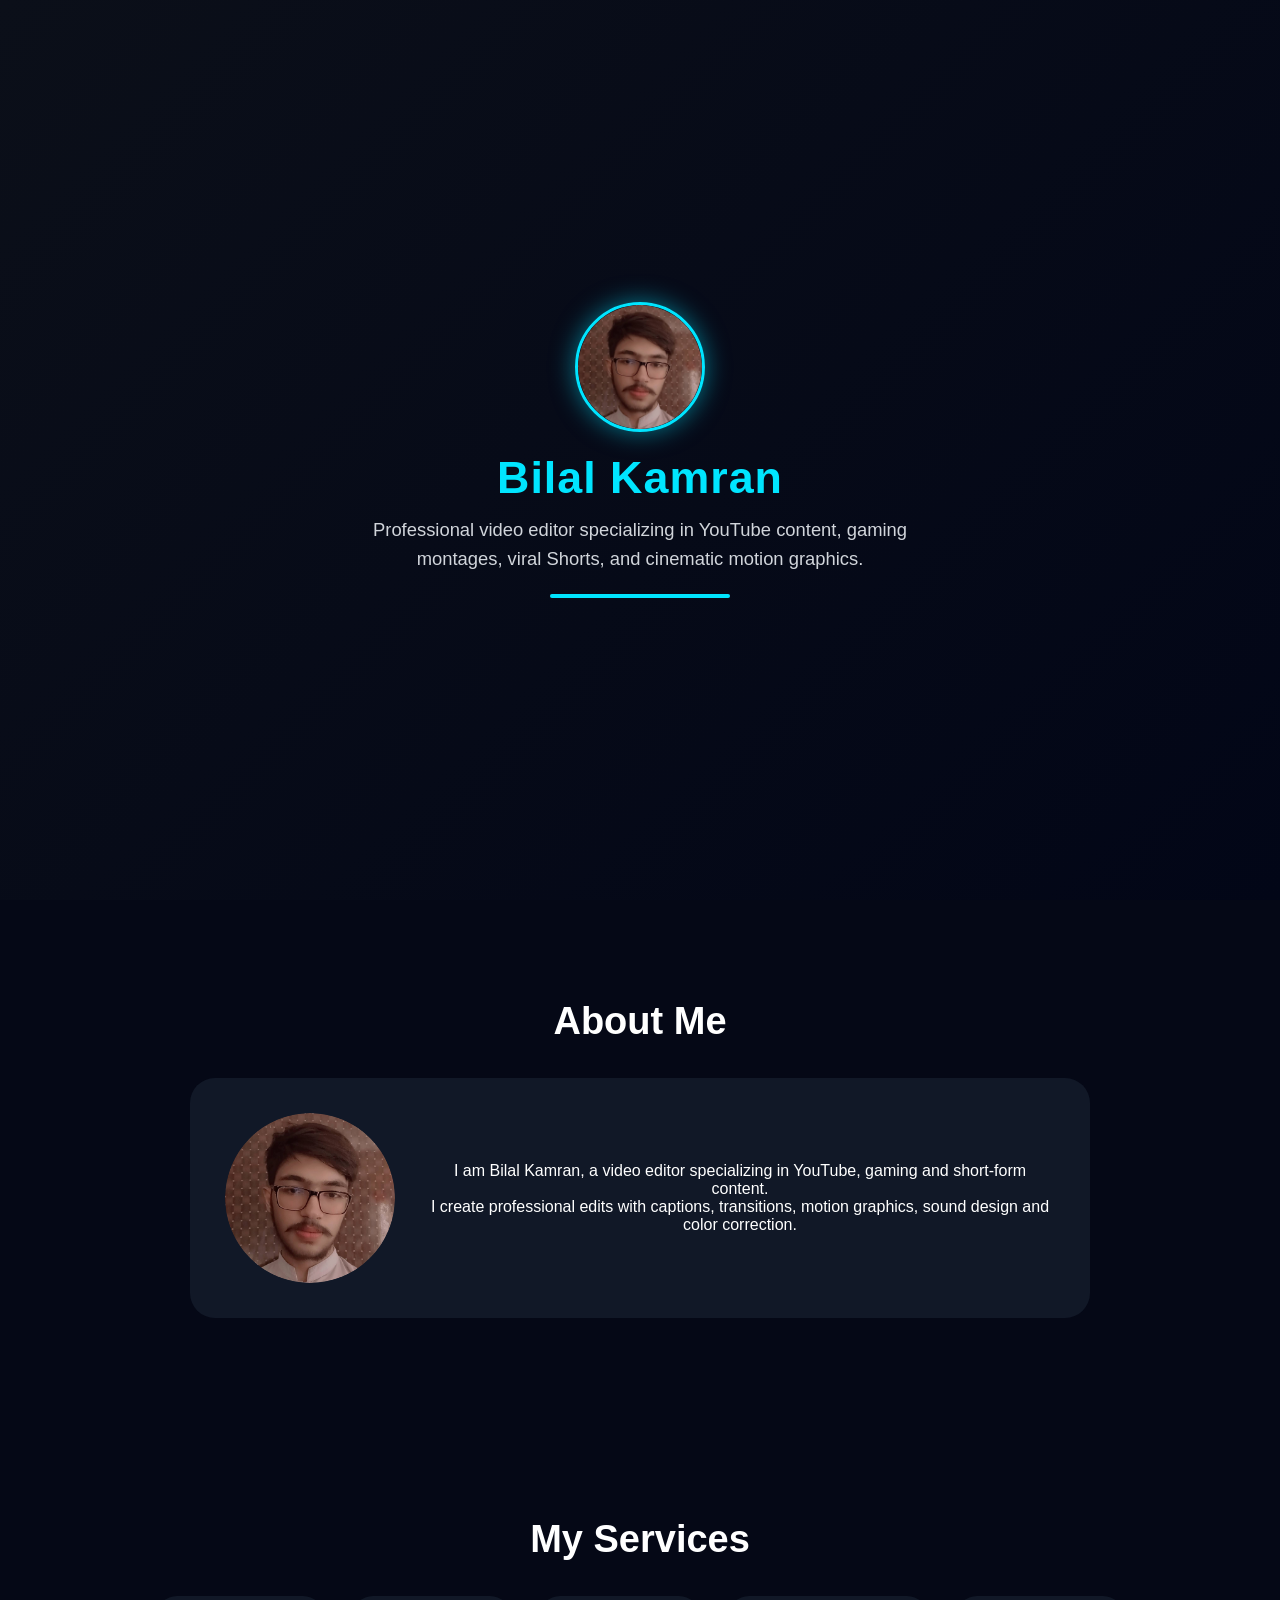
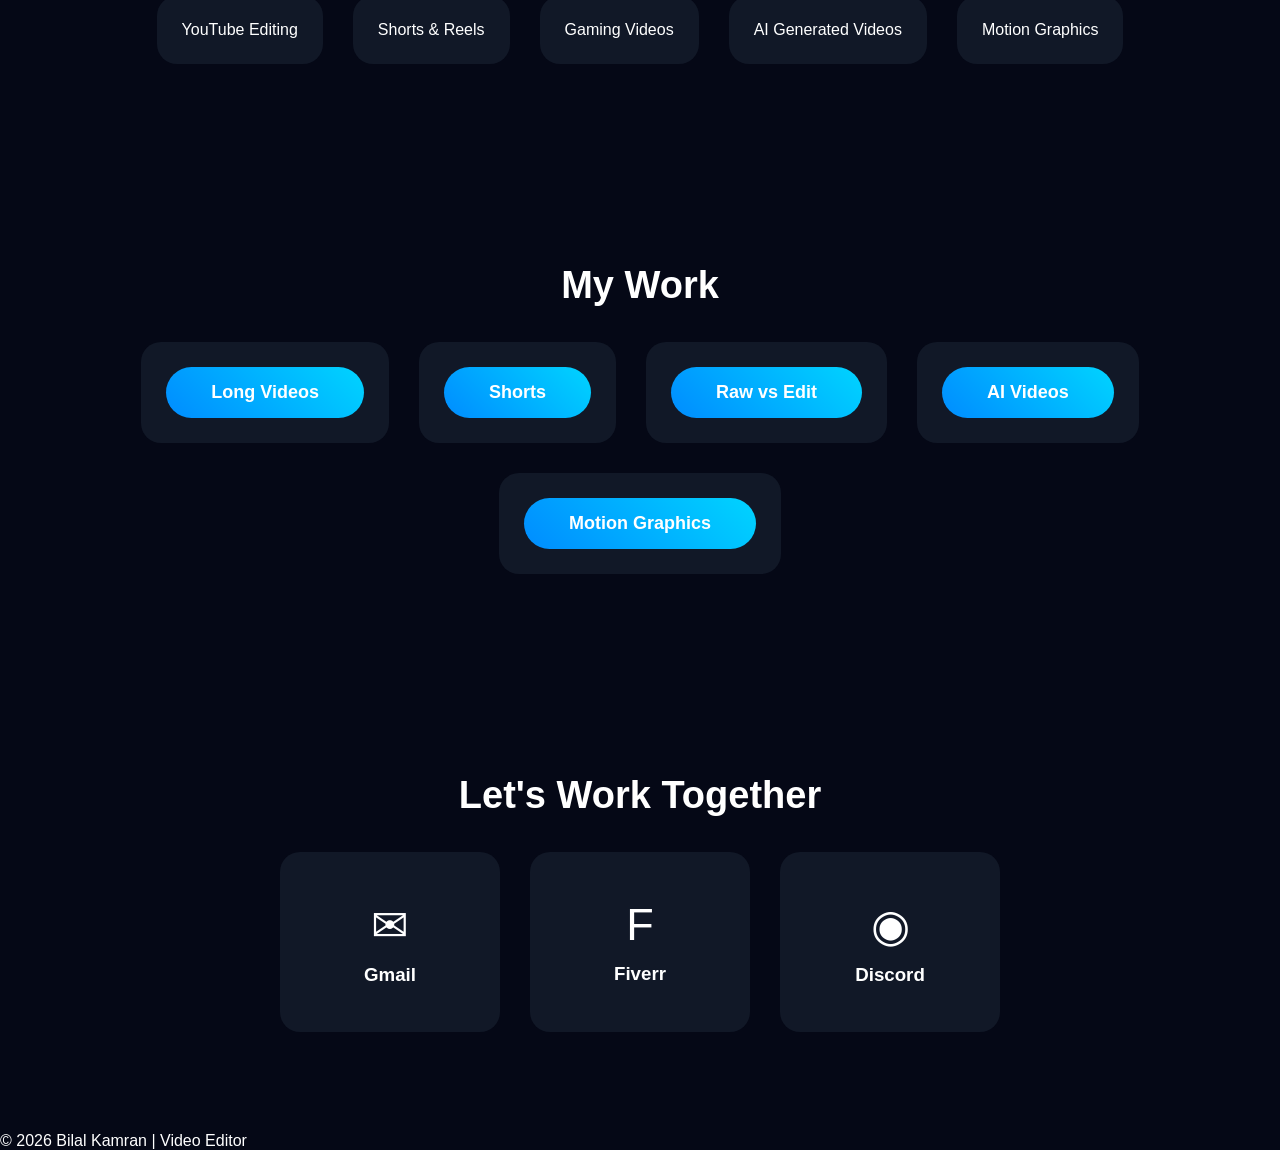
==== index.html @ e01f8271 "Update index.html" ====
<!DOCTYPE html>
<html lang="en">
<head>
  <meta charset="UTF-8">
  <meta name="viewport" content="width=device-width, initial-scale=1.0">
  <title>Bilal Kamran | Professional Video Editor</title>
  <link rel="stylesheet" href="style.css">
  <style>
    .video-background-container {
      position: fixed;
      top: 0;
      left: 0;
      width: 100vw;
      height: 100vh;
      overflow: hidden;
      z-index: -1;
      background: #000;
    }
    .bg-iframe {
      position: absolute;
      top: 50%;
      left: 50%;
      width: 100vw;
      height: 56.25vw;
      min-height: 100vh;
      min-width: 177.77vh;
      transform: translate(-50%, -50%);
      pointer-events: none;
    }
    .video-overlay {
      position: absolute;
      top: 0;
      left: 0;
      width: 100%;
      height: 100%;
      background: rgba(0, 0, 0, 0.65);
      z-index: 1;
    }
    
    /* Splash Screen / Intro with Profile Picture */
    #splash-screen {
      position: fixed;
      top: 0;
      left: 0;
      width: 100vw;
      height: 100vh;
      background: linear-gradient(135deg, #0b0f19, #020617);
      color: #fff;
      display: flex;
      flex-direction: column;
      justify-content: center;
      align-items: center;
      z-index: 9999;
      text-align: center;
      padding: 30px;
    }
    
    .splash-content {
      display: flex;
      flex-direction: column;
      align-items: center;
      animation: scaleInIntro 1.2s cubic-bezier(0.16, 1, 0.3, 1) forwards;
    }

    .splash-img {
      width: 130px;
      height: 130px;
      border-radius: 50%;
      object-fit: cover;
      border: 3px solid #00e5ff;
      box-shadow: 0 0 25px rgba(0, 229, 255, 0.5);
      margin-bottom: 20px;
      animation: pulseGlow 2s infinite alternate;
    }

    #splash-screen h2 {
      font-size: 2.8rem;
      color: #00e5ff;
      margin-bottom: 12px;
      letter-spacing: 1px;
    }

    #splash-screen p {
      max-width: 600px;
      font-size: 1.15rem;
      line-height: 1.6;
      color: #d1d5db;
      margin-bottom: 20px;
    }

    .splash-loader-bar {
      width: 180px;
      height: 4px;
      background: rgba(255, 255, 255, 0.1);
      border-radius: 4px;
      overflow: hidden;
      position: relative;
    }

    .splash-loader-bar::after {
      content: '';
      position: absolute;
      top: 0;
      left: 0;
      height: 100%;
      width: 100%;
      background: #00e5ff;
      animation: loadBar 4.2s linear forwards;
    }

    @keyframes scaleInIntro {
      0% { transform: scale(0.85); opacity: 0; }
      100% { transform: scale(1); opacity: 1; }
    }

    @keyframes pulseGlow {
      0% { box-shadow: 0 0 15px rgba(0, 229, 255, 0.3); }
      100% { box-shadow: 0 0 30px rgba(0, 229, 255, 0.7); }
    }

    @keyframes loadBar {
      0% { transform: translateX(-100%); }
      100% { transform: translateX(0); }
    }
  </style>

  <script>
    // Runs immediately to check if the intro was already shown in this browser session
    if (sessionStorage.getItem("introShown")) {
      document.write('<style>#splash-screen { display: none !important; }</style>');
    } else {
      sessionStorage.setItem("introShown", "true");
    }
  </script>
</head>
<body>
  <!-- Animated Intro Splash Screen with Profile Picture -->
  <div id="splash-screen">
    <div class="splash-content">
      <img src="assets/images/profile.jpg" alt="Bilal Kamran" class="splash-img">
      <h2>Bilal Kamran</h2>
      <p>Professional video editor specializing in YouTube content, gaming montages, viral Shorts, and cinematic motion graphics.</p>
      <div class="splash-loader-bar"></div>
    </div>
  </div>

  <div class="video-background-container">
    <iframe 
      src="https://www.youtube.com/embed/s9xk77X4m5c?autoplay=1&mute=1&loop=1&playlist=s9xk77X4m5c&controls=0&showinfo=0&modestbranding=1&iv_load_policy=3&disablekb=1&playsinline=1" 
      frameborder="0" 
      allow="autoplay; encrypted-media" 
      class="bg-iframe">
    </iframe>
    <div class="video-overlay"></div>
  </div>

  <div class="page-loader"><div></div></div>
  
  <nav>
    <h2 class="logo">Bilal <span>Kamran</span></h2>
    <div class="nav-links">
      <a href="#about">About</a>
      <a href="#services">Services</a>
      <a href="#portfolio">Portfolio</a>
      <a href="#contact">Contact</a>
    </div>
  </nav>

  <section class="hero">
    <div class="timeline-bg"></div>
    <div class="hero-content">
      <h1>Professional <span>Video Editor</span></h1>
      <div class="hero-row">
        <p>I create engaging YouTube videos, gaming edits, viral Shorts and social media content using Adobe Premiere Pro and CapCut.</p>
        <div class="buttons">
          <a href="https://www.fiverr.com/btrexop" target="_blank"><button>Hire Me</button></a>
        </div>
      </div>
    </div>
  </section>

  <section id="about">
    <h2>About Me</h2>
    <div class="about-box reveal">
      <img class="profile" src="assets/images/profile.jpg">
      <div>
        <p>I am Bilal Kamran, a video editor specializing in YouTube, gaming and short-form content.</p>
        <p>I create professional edits with captions, transitions, motion graphics, sound design and color correction.</p>
      </div>
    </div>
  </section>

  <section id="services">
    <h2>My Services</h2>
    <div class="cards">
      <div class="card">YouTube Editing</div>
      <div class="card">Shorts & Reels</div>
      <div class="card">Gaming Videos</div>
      <div class="card">AI Generated Videos</div>
      <div class="card">Motion Graphics</div>
    </div>
  </section>

  <section id="portfolio">
    <h2>My Work</h2>
    <div class="cards">
      <a class="card video-link" href="long-videos.html"><button>Long Videos</button></a>
      <a class="card video-link" href="shorts.html"><button>Shorts</button></a>
      <a class="card video-link" href="raw-edit-shorts.html"><button>Raw vs Edit</button></a>
      <a class="card video-link" href="ai-videos.html"><button>AI Videos</button></a>
      <a class="card video-link" href="motion-graphics.html"><button>Motion Graphics</button></a>
    </div>
  </section>

  <section id="contact">
    <h2>Let's Work Together</h2>
    <div class="cards contact-cards">
      <a class="card contact-card" href="https://mail.google.com/mail/?view=cm&fs=1&to=bilalkamran03106193558@gmail.com" target="_blank">
        <div>✉</div>
        <h3>Gmail</h3>
      </a>
      <a class="card contact-card" href="https://www.fiverr.com/btrexop" target="_blank">
        <div>F</div>
        <h3>Fiverr</h3>
      </a>
      <a class="card contact-card" href="https://discord.com/users/1186882826533089332" target="_blank">
        <div>◉</div>
        <h3>Discord</h3>
      </a>
    </div>
  </section>

  <footer>© 2026 Bilal Kamran | Video Editor</footer>

  <script>
    // Automatically hides the splash screen after 4.8 seconds on first entry
    setTimeout(() => {
      const splash = document.getElementById("splash-screen");
      if (splash) {
        splash.style.transition = "opacity 0.6s ease";
        splash.style.opacity = "0";
        setTimeout(() => splash.remove(), 600);
      }
    }, 4800);
  </script>
</body>
</html>
---- style.css ----
*{margin:0;padding:0;box-sizing:border-box;font-family:Arial,sans-serif}html{scroll-behavior:smooth}body{background:#050816;color:white;overflow-x:hidden}body:before{content:'';position:fixed;inset:0;background:radial-gradient(circle at top,#003b66,#050816 45%);z-index:-2}nav{position:fixed;top:0;width:100%;display:flex;justify-content:space-between;align-items:center;padding:20px 8%;background:#050816dd;backdrop-filter:blur(12px);z-index:1000}.logo{font-size:28px}.logo span,.hero span{color:#00aaff}.nav-links{display:flex;gap:22px}.nav-links a{color:white;text-decoration:none}.nav-links a:hover{color:#00aaff}.page-loader{position:fixed;inset:0;background:#050816;z-index:9999;display:flex;align-items:center;justify-content:center;animation:hideLoader 1.5s forwards}.page-loader div{width:70px;height:70px;border:5px solid #00aaff;border-top-color:transparent;border-radius:50%;animation:spin 1s linear infinite}@keyframes spin{to{transform:rotate(360deg)}}@keyframes hideLoader{to{opacity:0;visibility:hidden}}.hero{height:100vh;display:flex;align-items:center;padding:0 10%;position:relative;overflow:hidden}.timeline-bg{position:absolute;inset:0;background:repeating-linear-gradient(90deg,transparent 0 80px,#00aaff22 81px),repeating-linear-gradient(0deg,transparent 0 60px,#00aaff18 61px);animation:timeline 10s linear infinite;opacity:.35}@keyframes timeline{to{transform:translateX(-160px)}}.hero-content{width:100%;z-index:1}.hero h1{font-size:60px}.hero p{max-width:650px;margin:20px 0;font-size:20px;line-height:1.6}.hero-row{display:flex;align-items:center;gap:60px}.buttons a{text-decoration:none}.buttons button,button{padding:15px 45px;border:0;border-radius:35px;background:linear-gradient(45deg,#008cff,#00d4ff);color:white;cursor:pointer;font-size:18px;font-weight:bold;transition:.3s}.buttons button:hover,button:hover{transform:translateY(-6px) scale(1.05);box-shadow:0 0 35px #00aaff}section{padding:100px 10%;text-align:center}section h2{font-size:38px;margin-bottom:35px}.about-box{background:#111827;padding:35px;border-radius:25px;max-width:900px;margin:auto;display:flex;align-items:center;gap:30px;transition:.4s}.about-box:hover{transform:translateY(-10px);box-shadow:0 0 35px #00aaff}.reveal{animation:reveal 1s ease}@keyframes reveal{from{opacity:0;transform:translateY(50px)}to{opacity:1;transform:translateY(0)}}.cards{display:flex;justify-content:center;gap:30px;flex-wrap:wrap}.card{background:#111827;padding:25px;border-radius:20px;transition:.4s;text-decoration:none;color:white}.card:hover{transform:translateY(-10px) scale(1.03);box-shadow:0 0 35px #00aaff}.profile{width:170px;height:170px;border-radius:50%;object-fit:cover}.contact-cards .contact-card{width:220px;height:180px;display:flex;flex-direction:column;align-items:center;justify-content:center}.contact-card div{font-size:45px;margin-bottom:12px}.contact-card p{color:#aaa}@media(max-width:768px){.hero h1{font-size:42px}.hero-row{flex-direction:column;gap:20px}.nav-links{display:none}.about-box{flex-direction:column}.card{width:90%}}

/* Video portfolio cards */
.video-cards{display:grid;grid-template-columns:repeat(auto-fit,minmax(260px,1fr));gap:35px;max-width:1200px;margin:0 auto;align-items:center}
.video-card{padding:0!important;overflow:hidden;display:block;width:100%;max-width:360px;margin:auto;background:#111827;border-radius:20px}
.video-thumb{display:block;width:100%;height:100%;object-fit:cover}
.video-cards .video-card{aspect-ratio:16/9}
.vertical-cards .video-card,.vertical-card{aspect-ratio:9/16;max-width:300px}
.vertical-cards{grid-template-columns:repeat(auto-fit,minmax(220px,300px));justify-content:center}
@media(max-width:768px){.video-cards{grid-template-columns:1fr}.video-card{max-width:95%}.vertical-cards .video-card,.vertical-card{max-width:260px}}
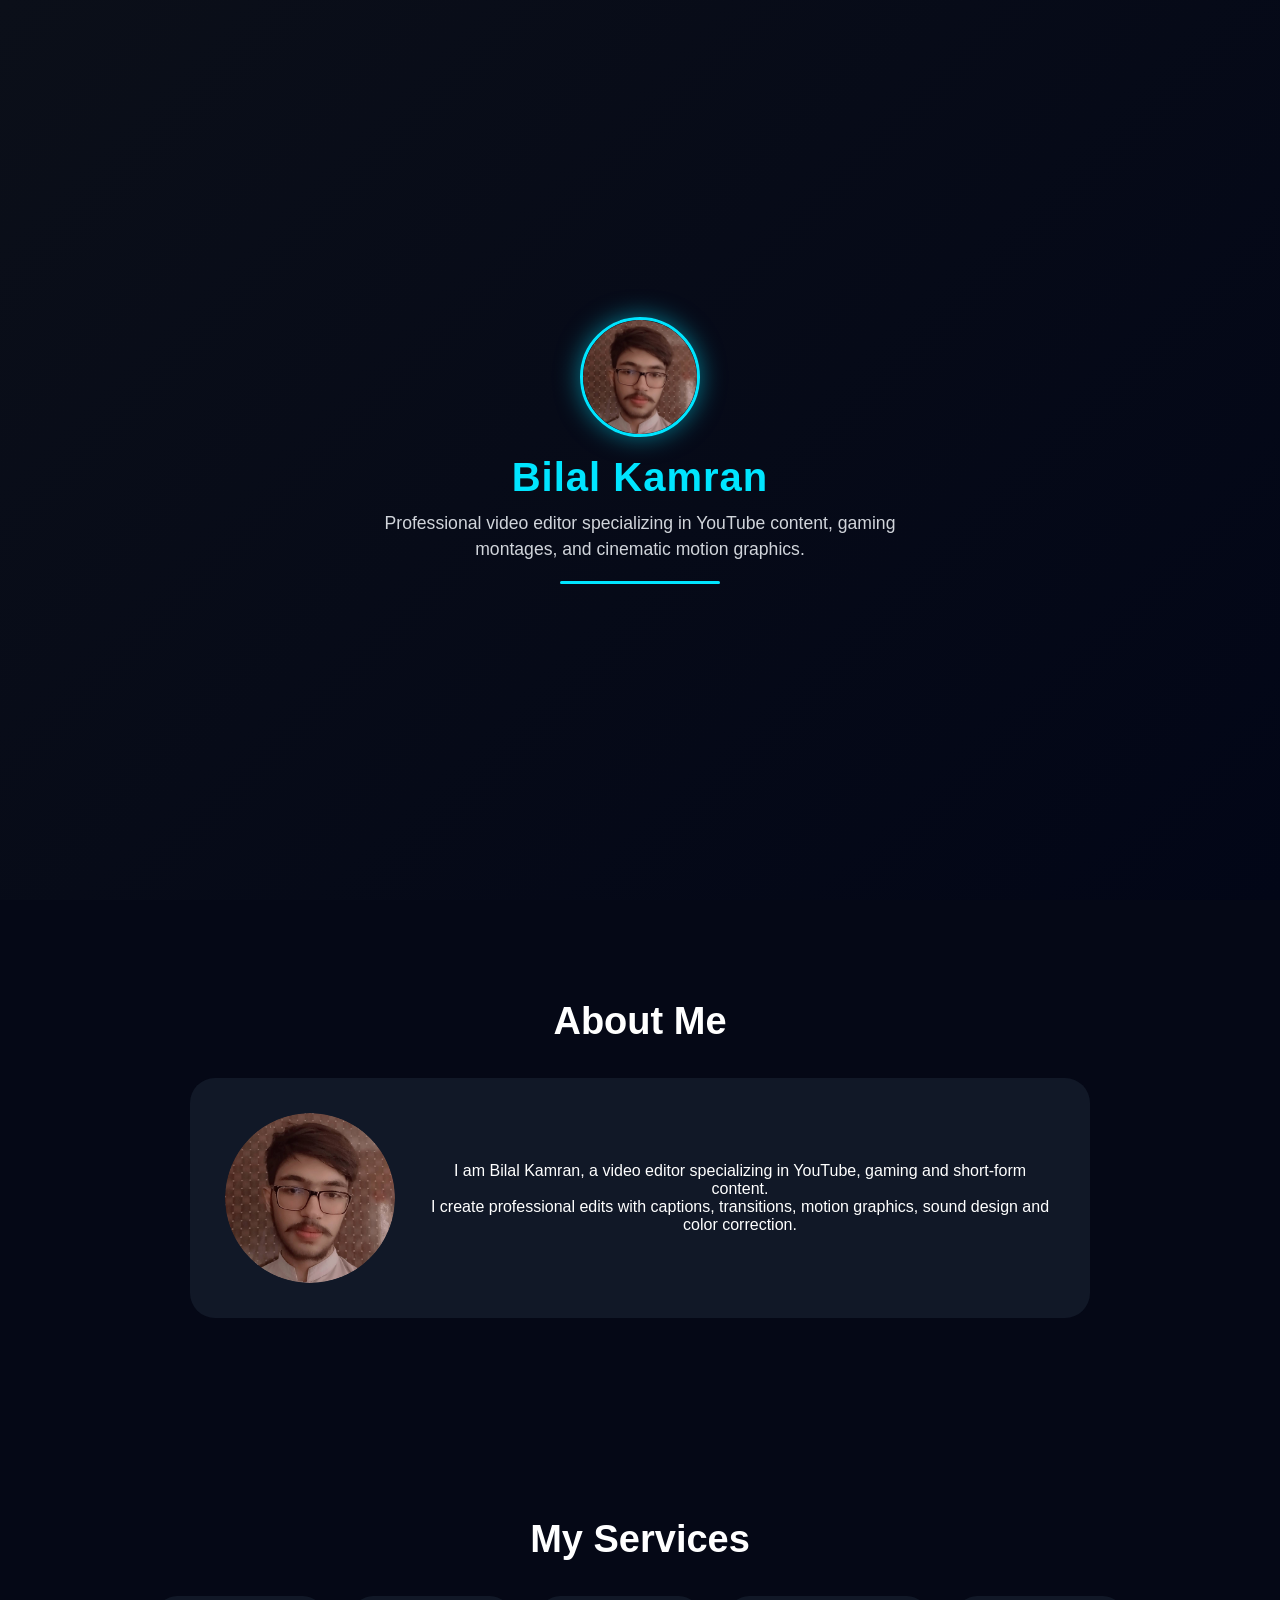
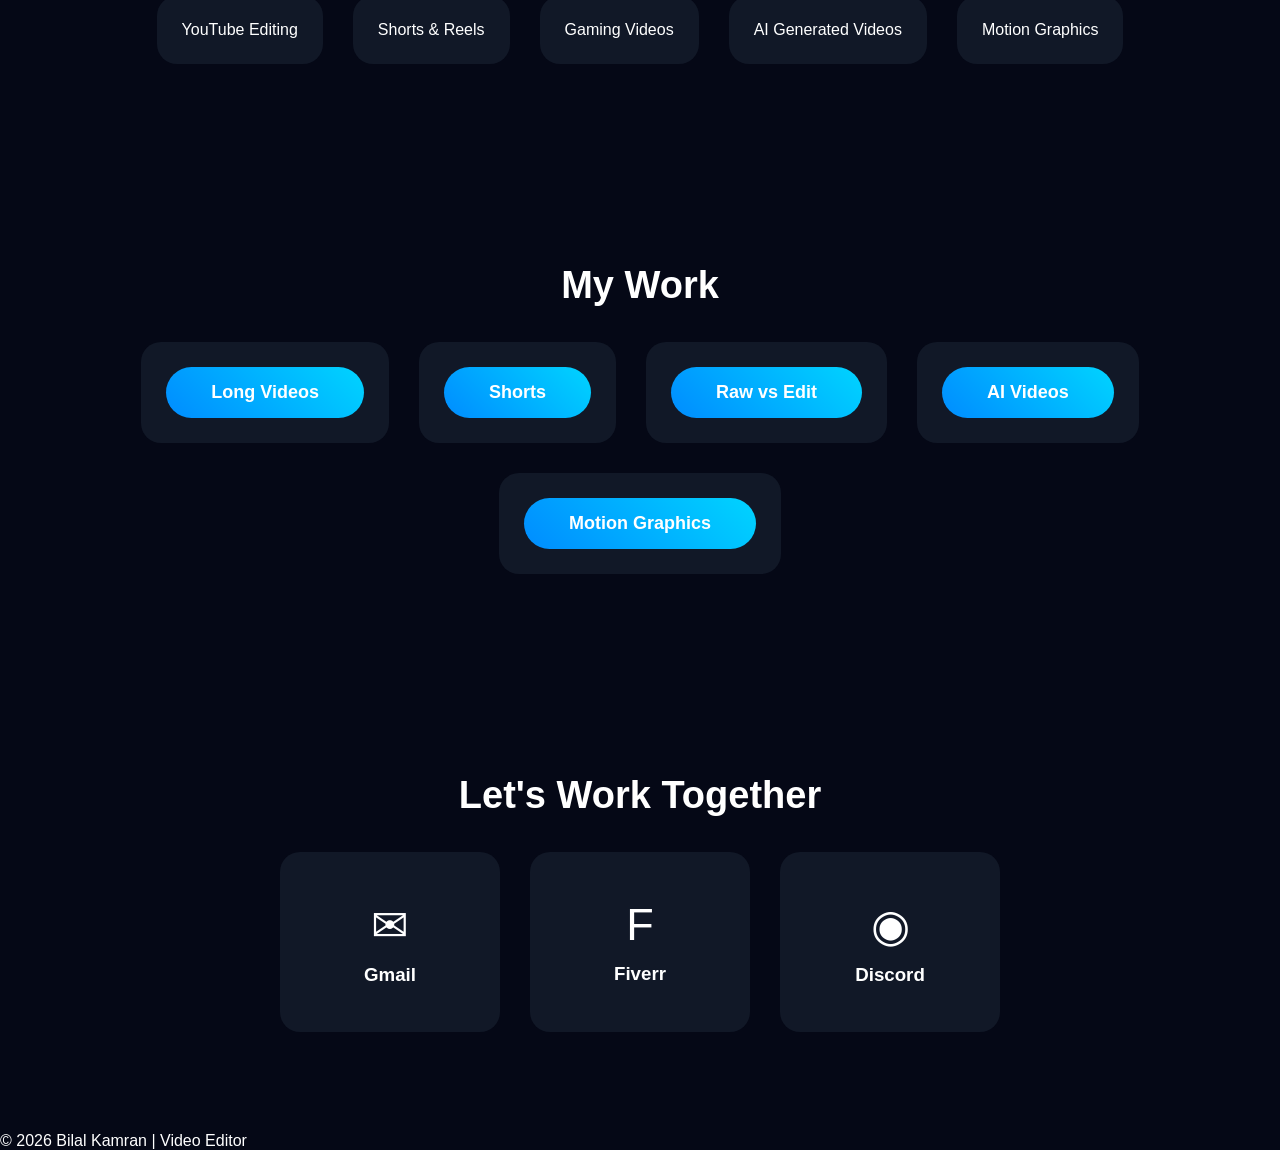
==== commit 5ae3a7d1: "Update index.html" ====
--- a/index.html
+++ b/index.html
@@ -37,7 +37,7 @@
       z-index: 1;
     }
     
-    /* Splash Screen / Intro with Profile Picture */
+    /* 3-Second Intro Splash Screen */
     #splash-screen {
       position: fixed;
       top: 0;
@@ -59,40 +59,40 @@
       display: flex;
       flex-direction: column;
       align-items: center;
-      animation: scaleInIntro 1.2s cubic-bezier(0.16, 1, 0.3, 1) forwards;
+      animation: scaleInIntro 1s cubic-bezier(0.16, 1, 0.3, 1) forwards;
     }
 
     .splash-img {
-      width: 130px;
-      height: 130px;
+      width: 120px;
+      height: 120px;
       border-radius: 50%;
       object-fit: cover;
       border: 3px solid #00e5ff;
       box-shadow: 0 0 25px rgba(0, 229, 255, 0.5);
-      margin-bottom: 20px;
+      margin-bottom: 18px;
       animation: pulseGlow 2s infinite alternate;
     }
 
     #splash-screen h2 {
-      font-size: 2.8rem;
+      font-size: 2.5rem;
       color: #00e5ff;
-      margin-bottom: 12px;
+      margin-bottom: 10px;
       letter-spacing: 1px;
     }
 
     #splash-screen p {
-      max-width: 600px;
-      font-size: 1.15rem;
-      line-height: 1.6;
+      max-width: 550px;
+      font-size: 1.1rem;
+      line-height: 1.5;
       color: #d1d5db;
-      margin-bottom: 20px;
+      margin-bottom: 18px;
     }
 
     .splash-loader-bar {
-      width: 180px;
-      height: 4px;
+      width: 160px;
+      height: 3px;
       background: rgba(255, 255, 255, 0.1);
-      border-radius: 4px;
+      border-radius: 3px;
       overflow: hidden;
       position: relative;
     }
@@ -105,11 +105,11 @@
       height: 100%;
       width: 100%;
       background: #00e5ff;
-      animation: loadBar 4.2s linear forwards;
+      animation: loadBar 3s linear forwards;
     }
 
     @keyframes scaleInIntro {
-      0% { transform: scale(0.85); opacity: 0; }
+      0% { transform: scale(0.9); opacity: 0; }
       100% { transform: scale(1); opacity: 1; }
     }
 
@@ -125,21 +125,21 @@
   </style>
 
   <script>
-    // Runs immediately to check if the intro was already shown in this browser session
-    if (sessionStorage.getItem("introShown")) {
+    // Instantly checks if intro already played in this browser session
+    if (sessionStorage.getItem("introPlayed")) {
       document.write('<style>#splash-screen { display: none !important; }</style>');
     } else {
-      sessionStorage.setItem("introShown", "true");
+      sessionStorage.setItem("introPlayed", "true");
     }
   </script>
 </head>
 <body>
-  <!-- Animated Intro Splash Screen with Profile Picture -->
+  <!-- 3-Second Intro Splash Screen -->
   <div id="splash-screen">
     <div class="splash-content">
       <img src="assets/images/profile.jpg" alt="Bilal Kamran" class="splash-img">
       <h2>Bilal Kamran</h2>
-      <p>Professional video editor specializing in YouTube content, gaming montages, viral Shorts, and cinematic motion graphics.</p>
+      <p>Professional video editor specializing in YouTube content, gaming montages, and cinematic motion graphics.</p>
       <div class="splash-loader-bar"></div>
     </div>
   </div>
@@ -233,15 +233,15 @@
   <footer>© 2026 Bilal Kamran | Video Editor</footer>
 
   <script>
-    // Automatically hides the splash screen after 4.8 seconds on first entry
+    // Fades out the 3-second splash screen smoothly on initial load
     setTimeout(() => {
       const splash = document.getElementById("splash-screen");
       if (splash) {
-        splash.style.transition = "opacity 0.6s ease";
+        splash.style.transition = "opacity 0.5s ease";
         splash.style.opacity = "0";
-        setTimeout(() => splash.remove(), 600);
+        setTimeout(() => splash.remove(), 500);
       }
-    }, 4800);
+    }, 3000);
   </script>
 </body>
 </html>
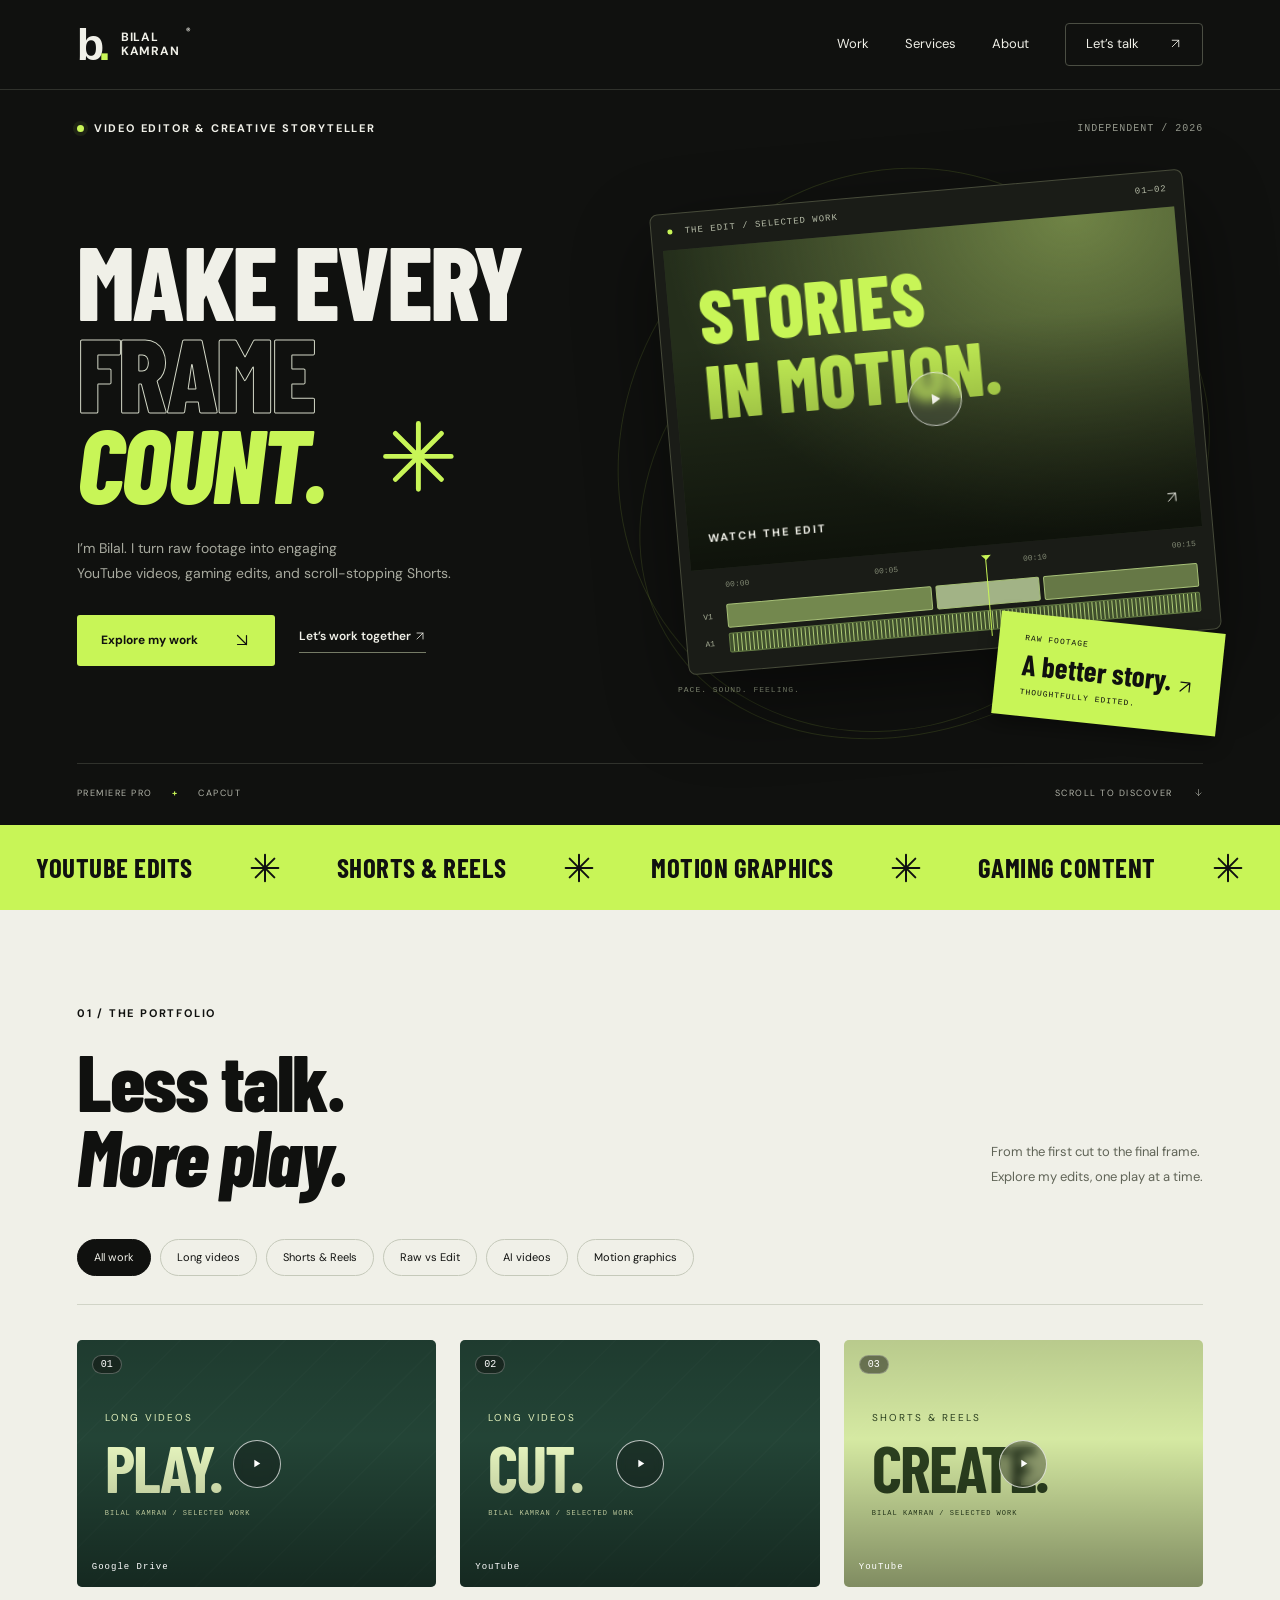
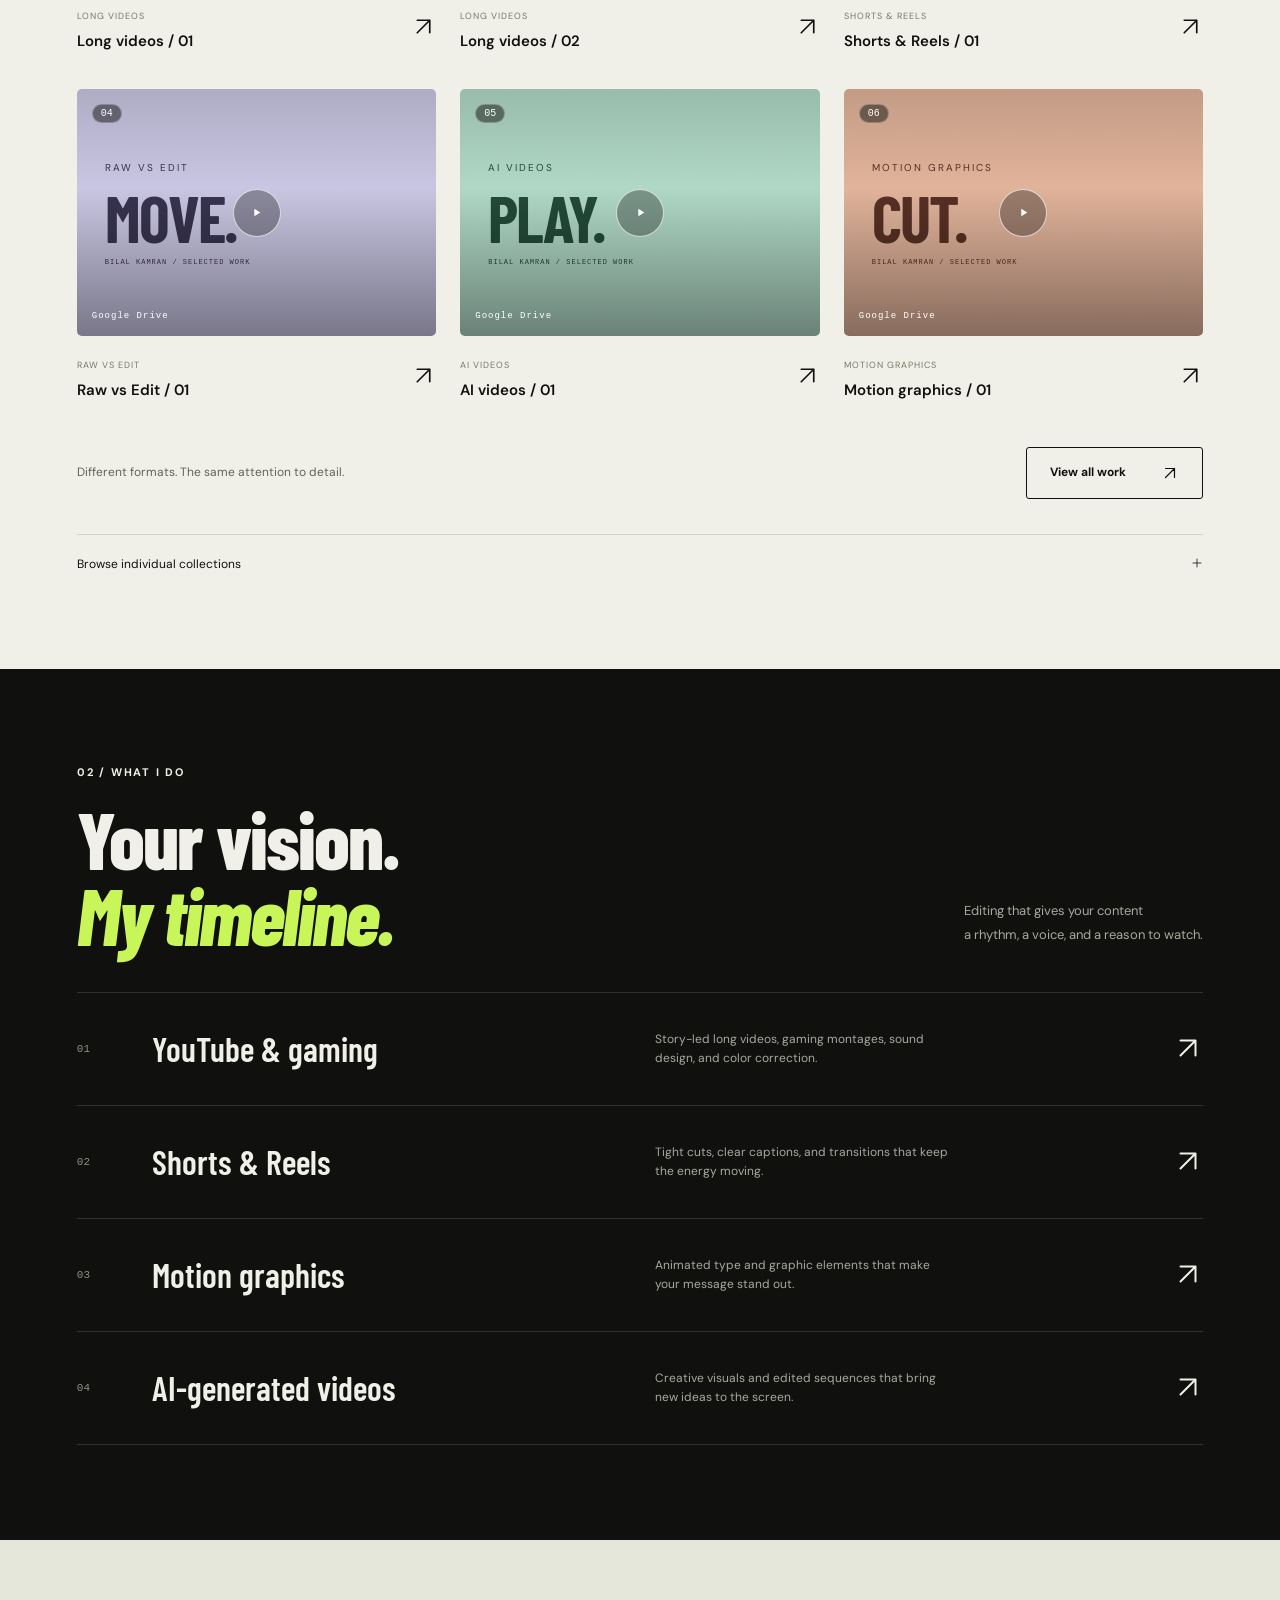
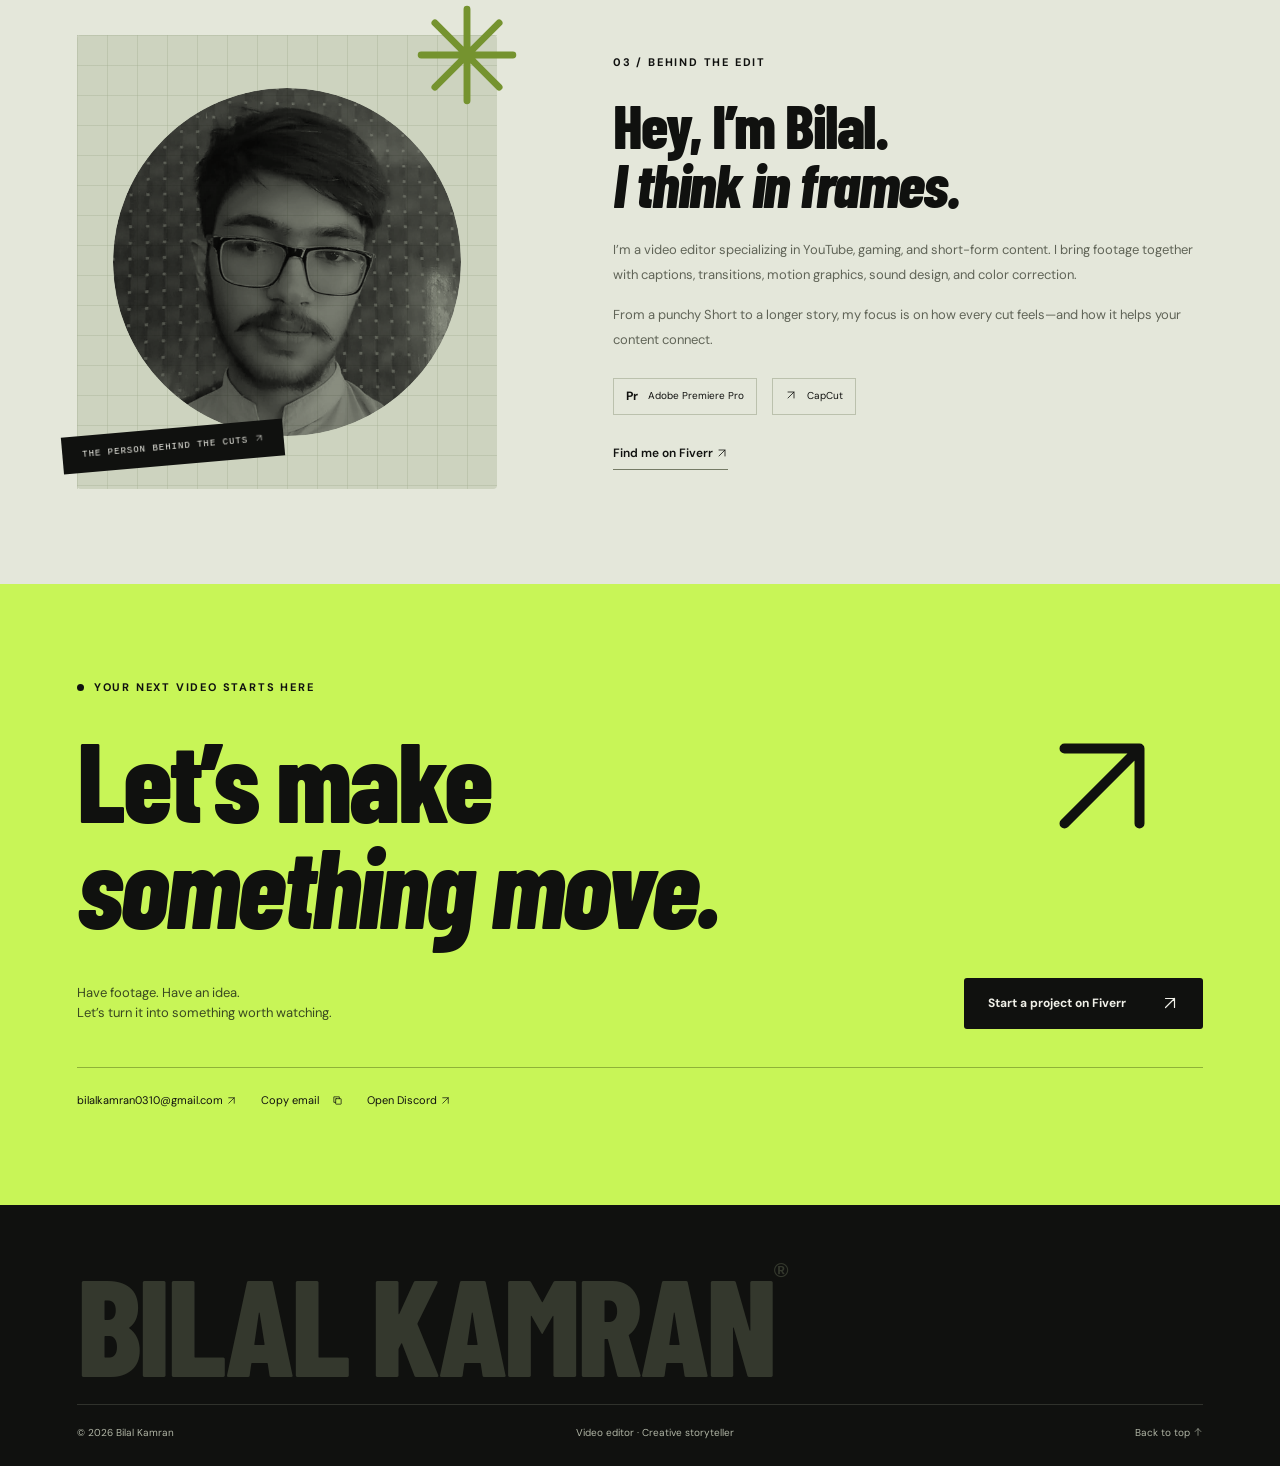
==== commit 7d0b7437: "Rebuild portfolio with cinematic lime design and responsive video galleries" ====
--- a/index.html
+++ b/index.html
@@ -1,247 +1,839 @@
-<!DOCTYPE html>
+<!doctype html>
 <html lang="en">
 <head>
-  <meta charset="UTF-8">
-  <meta name="viewport" content="width=device-width, initial-scale=1.0">
-  <title>Bilal Kamran | Professional Video Editor</title>
-  <link rel="stylesheet" href="style.css">
-  <style>
-    .video-background-container {
-      position: fixed;
-      top: 0;
-      left: 0;
-      width: 100vw;
-      height: 100vh;
-      overflow: hidden;
-      z-index: -1;
-      background: #000;
-    }
-    .bg-iframe {
-      position: absolute;
-      top: 50%;
-      left: 50%;
-      width: 100vw;
-      height: 56.25vw;
-      min-height: 100vh;
-      min-width: 177.77vh;
-      transform: translate(-50%, -50%);
-      pointer-events: none;
-    }
-    .video-overlay {
-      position: absolute;
-      top: 0;
-      left: 0;
-      width: 100%;
-      height: 100%;
-      background: rgba(0, 0, 0, 0.65);
-      z-index: 1;
-    }
-    
-    /* 3-Second Intro Splash Screen */
-    #splash-screen {
-      position: fixed;
-      top: 0;
-      left: 0;
-      width: 100vw;
-      height: 100vh;
-      background: linear-gradient(135deg, #0b0f19, #020617);
-      color: #fff;
-      display: flex;
-      flex-direction: column;
-      justify-content: center;
-      align-items: center;
-      z-index: 9999;
-      text-align: center;
-      padding: 30px;
-    }
-    
-    .splash-content {
-      display: flex;
-      flex-direction: column;
-      align-items: center;
-      animation: scaleInIntro 1s cubic-bezier(0.16, 1, 0.3, 1) forwards;
-    }
-
-    .splash-img {
-      width: 120px;
-      height: 120px;
-      border-radius: 50%;
-      object-fit: cover;
-      border: 3px solid #00e5ff;
-      box-shadow: 0 0 25px rgba(0, 229, 255, 0.5);
-      margin-bottom: 18px;
-      animation: pulseGlow 2s infinite alternate;
-    }
-
-    #splash-screen h2 {
-      font-size: 2.5rem;
-      color: #00e5ff;
-      margin-bottom: 10px;
-      letter-spacing: 1px;
-    }
-
-    #splash-screen p {
-      max-width: 550px;
-      font-size: 1.1rem;
-      line-height: 1.5;
-      color: #d1d5db;
-      margin-bottom: 18px;
-    }
-
-    .splash-loader-bar {
-      width: 160px;
-      height: 3px;
-      background: rgba(255, 255, 255, 0.1);
-      border-radius: 3px;
-      overflow: hidden;
-      position: relative;
-    }
-
-    .splash-loader-bar::after {
-      content: '';
-      position: absolute;
-      top: 0;
-      left: 0;
-      height: 100%;
-      width: 100%;
-      background: #00e5ff;
-      animation: loadBar 3s linear forwards;
-    }
-
-    @keyframes scaleInIntro {
-      0% { transform: scale(0.9); opacity: 0; }
-      100% { transform: scale(1); opacity: 1; }
-    }
-
-    @keyframes pulseGlow {
-      0% { box-shadow: 0 0 15px rgba(0, 229, 255, 0.3); }
-      100% { box-shadow: 0 0 30px rgba(0, 229, 255, 0.7); }
-    }
-
-    @keyframes loadBar {
-      0% { transform: translateX(-100%); }
-      100% { transform: translateX(0); }
-    }
-  </style>
-
-  <script>
-    // Instantly checks if intro already played in this browser session
-    if (sessionStorage.getItem("introPlayed")) {
-      document.write('<style>#splash-screen { display: none !important; }</style>');
-    } else {
-      sessionStorage.setItem("introPlayed", "true");
-    }
-  </script>
+<meta charset="utf-8">
+<meta name="viewport" content="width=device-width, initial-scale=1">
+<meta name="theme-color" content="#10110f">
+<meta name="description" content="Bilal Kamran — YouTube video editing, gaming montages, Shorts, motion graphics, and AI videos. Explore my work and start a project.">
+<title>Video editor & creative storyteller | Bilal Kamran</title>
+<link rel="icon" href="assets/images/profile.ico">
+<link rel="stylesheet" href="style.css">
+<script src="script.js" defer>
+</script>
 </head>
 <body>
-  <!-- 3-Second Intro Splash Screen -->
-  <div id="splash-screen">
-    <div class="splash-content">
-      <img src="assets/images/profile.jpg" alt="Bilal Kamran" class="splash-img">
-      <h2>Bilal Kamran</h2>
-      <p>Professional video editor specializing in YouTube content, gaming montages, and cinematic motion graphics.</p>
-      <div class="splash-loader-bar"></div>
-    </div>
-  </div>
-
-  <div class="video-background-container">
-    <iframe 
-      src="https://www.youtube.com/embed/s9xk77X4m5c?autoplay=1&mute=1&loop=1&playlist=s9xk77X4m5c&controls=0&showinfo=0&modestbranding=1&iv_load_policy=3&disablekb=1&playsinline=1" 
-      frameborder="0" 
-      allow="autoplay; encrypted-media" 
-      class="bg-iframe">
-    </iframe>
-    <div class="video-overlay"></div>
-  </div>
-
-  <div class="page-loader"><div></div></div>
-  
-  <nav>
-    <h2 class="logo">Bilal <span>Kamran</span></h2>
-    <div class="nav-links">
-      <a href="#about">About</a>
-      <a href="#services">Services</a>
-      <a href="#portfolio">Portfolio</a>
-      <a href="#contact">Contact</a>
-    </div>
-  </nav>
-
-  <section class="hero">
-    <div class="timeline-bg"></div>
-    <div class="hero-content">
-      <h1>Professional <span>Video Editor</span></h1>
-      <div class="hero-row">
-        <p>I create engaging YouTube videos, gaming edits, viral Shorts and social media content using Adobe Premiere Pro and CapCut.</p>
-        <div class="buttons">
-          <a href="https://www.fiverr.com/btrexop" target="_blank"><button>Hire Me</button></a>
-        </div>
-      </div>
-    </div>
-  </section>
-
-  <section id="about">
-    <h2>About Me</h2>
-    <div class="about-box reveal">
-      <img class="profile" src="assets/images/profile.jpg">
-      <div>
-        <p>I am Bilal Kamran, a video editor specializing in YouTube, gaming and short-form content.</p>
-        <p>I create professional edits with captions, transitions, motion graphics, sound design and color correction.</p>
-      </div>
-    </div>
-  </section>
-
-  <section id="services">
-    <h2>My Services</h2>
-    <div class="cards">
-      <div class="card">YouTube Editing</div>
-      <div class="card">Shorts & Reels</div>
-      <div class="card">Gaming Videos</div>
-      <div class="card">AI Generated Videos</div>
-      <div class="card">Motion Graphics</div>
-    </div>
-  </section>
-
-  <section id="portfolio">
-    <h2>My Work</h2>
-    <div class="cards">
-      <a class="card video-link" href="long-videos.html"><button>Long Videos</button></a>
-      <a class="card video-link" href="shorts.html"><button>Shorts</button></a>
-      <a class="card video-link" href="raw-edit-shorts.html"><button>Raw vs Edit</button></a>
-      <a class="card video-link" href="ai-videos.html"><button>AI Videos</button></a>
-      <a class="card video-link" href="motion-graphics.html"><button>Motion Graphics</button></a>
-    </div>
-  </section>
-
-  <section id="contact">
-    <h2>Let's Work Together</h2>
-    <div class="cards contact-cards">
-      <a class="card contact-card" href="https://mail.google.com/mail/?view=cm&fs=1&to=bilalkamran03106193558@gmail.com" target="_blank">
-        <div>✉</div>
-        <h3>Gmail</h3>
-      </a>
-      <a class="card contact-card" href="https://www.fiverr.com/btrexop" target="_blank">
-        <div>F</div>
-        <h3>Fiverr</h3>
-      </a>
-      <a class="card contact-card" href="https://discord.com/users/1186882826533089332" target="_blank">
-        <div>◉</div>
-        <h3>Discord</h3>
-      </a>
-    </div>
-  </section>
-
-  <footer>© 2026 Bilal Kamran | Video Editor</footer>
-
-  <script>
-    // Fades out the 3-second splash screen smoothly on initial load
-    setTimeout(() => {
-      const splash = document.getElementById("splash-screen");
-      if (splash) {
-        splash.style.transition = "opacity 0.5s ease";
-        splash.style.opacity = "0";
-        setTimeout(() => splash.remove(), 500);
-      }
-    }, 3000);
-  </script>
+<a class="skip-link" href="#main">Skip to content</a>
+<header class="site-header">
+<a class="brand" href="index.html" aria-label="Bilal Kamran home">
+<span class="brand-symbol">b<span>.</span>
+</span>
+<span>BILAL<br>KAMRAN<span class="brand-dot">®</span>
+</span>
+</a>
+<button class="menu-toggle" aria-expanded="false" aria-controls="navigation">Menu <span>
+<svg class="icon" viewBox="0 0 24 24" fill="none" stroke="currentColor" stroke-width="1.6" stroke-linecap="round" stroke-linejoin="round" aria-hidden="true">
+<path d="M12 4v16M4 12h16"/>
+</svg>
+</span>
+</button>
+<nav id="navigation" aria-label="Main navigation">
+<a href="#portfolio">Work</a>
+<a href="#services">Services</a>
+<a href="#about">About</a>
+<a class="nav-contact" href="#contact">Let’s talk <span>
+<svg class="icon" viewBox="0 0 24 24" fill="none" stroke="currentColor" stroke-width="1.6" stroke-linecap="round" stroke-linejoin="round" aria-hidden="true">
+<path d="M6 18 18 6M6 6h12v12"/>
+</svg>
+</span>
+</a>
+</nav>
+</header>
+<main id="main">
+<section class="hero section-pad" id="top">
+<div class="hero-topline">
+<span class="eyebrow">
+<span class="status-dot">
+</span> VIDEO EDITOR & CREATIVE STORYTELLER</span>
+<span class="hero-edition">INDEPENDENT / 2026</span>
+</div>
+<div class="hero-layout">
+<div class="hero-copy">
+<h1>MAKE EVERY<br>
+<span class="outline-word">FRAME</span>
+<br>
+<em>COUNT.</em>
+<span class="title-star" aria-hidden="true">
+<svg class="icon" viewBox="0 0 24 24" fill="none" stroke="currentColor" stroke-width="1.6" stroke-linecap="round" stroke-linejoin="round" aria-hidden="true">
+<path d="M12 2v20M2 12h20M5 5l14 14M5 19 19 5" stroke-width="1.5"/>
+</svg>
+</span>
+</h1>
+<p>I’m Bilal. I turn raw footage into engaging<br class="desktop-break"> YouTube videos, gaming edits, and scroll-stopping Shorts.</p>
+<div class="hero-actions">
+<a class="button button-lime" href="#portfolio">Explore my work <span>
+<svg class="icon" viewBox="0 0 24 24" fill="none" stroke="currentColor" stroke-width="1.6" stroke-linecap="round" stroke-linejoin="round" aria-hidden="true">
+<path d="m6 6 12 12M6 18h12V6"/>
+</svg>
+</span>
+</a>
+<a class="text-link" href="#contact">Let’s work together <svg class="icon" viewBox="0 0 24 24" fill="none" stroke="currentColor" stroke-width="1.6" stroke-linecap="round" stroke-linejoin="round" aria-hidden="true">
+<path d="M6 18 18 6M6 6h12v12"/>
+</svg>
+</a>
+</div>
+</div>
+<div class="hero-visual">
+<div class="orbit orbit-one">
+</div>
+<div class="orbit orbit-two">
+</div>
+<div class="editor-window">
+<div class="editor-title">
+<span>
+<i>
+</i> THE EDIT / SELECTED WORK</span>
+<span>01—02</span>
+</div>
+<a class="featured-frame" href="video.html?url=https%3A%2F%2Fwww.youtube.com%2Fembed%2F7D4fKCPLExk%3Fvq%3Dhd1080" aria-label="Watch featured long video">
+<div class="featured-fallback">
+<span>STORIES<br>IN MOTION.</span>
+</div>
+<img src="https://img.youtube.com/vi/7D4fKCPLExk/hqdefault.jpg" alt="Featured YouTube video preview" fetchpriority="high">
+<span class="featured-overlay">
+</span>
+<span class="featured-play">
+<svg class="icon" viewBox="0 0 24 24" fill="none" stroke="currentColor" stroke-width="1.6" stroke-linecap="round" stroke-linejoin="round" aria-hidden="true">
+<path d="m8 5 11 7-11 7Z" fill="currentColor" stroke="none"/>
+</svg>
+</span>
+<span class="featured-label">WATCH THE EDIT <span>
+<svg class="icon" viewBox="0 0 24 24" fill="none" stroke="currentColor" stroke-width="1.6" stroke-linecap="round" stroke-linejoin="round" aria-hidden="true">
+<path d="M6 18 18 6M6 6h12v12"/>
+</svg>
+</span>
+</span>
+</a>
+<div class="timeline" aria-hidden="true">
+<div class="time-ruler">
+<span>00:00</span>
+<span>00:05</span>
+<span>00:10</span>
+<span>00:15</span>
+</div>
+<div class="timeline-row">
+<span>V1</span>
+<i>
+</i>
+<i>
+</i>
+<i>
+</i>
+</div>
+<div class="timeline-row audio-track">
+<span>A1</span>
+<i>
+</i>
+</div>
+<div class="playhead">
+</div>
+</div>
+</div>
+<div class="floating-note">
+<span>RAW FOOTAGE</span>
+<strong>A better story. <svg class="icon" viewBox="0 0 24 24" fill="none" stroke="currentColor" stroke-width="1.6" stroke-linecap="round" stroke-linejoin="round" aria-hidden="true">
+<path d="M6 18 18 6M6 6h12v12"/>
+</svg>
+</strong>
+<span>THOUGHTFULLY EDITED.</span>
+</div>
+<div class="visual-caption">
+<span>PACE. SOUND. FEELING.</span>
+<span>EVERY CUT HAS A PURPOSE.</span>
+</div>
+</div>
+</div>
+<div class="hero-bottom">
+<span>PREMIERE PRO <b>+</b> CAPCUT</span>
+<a href="#portfolio">SCROLL TO DISCOVER <span>
+<svg class="icon" viewBox="0 0 24 24" fill="none" stroke="currentColor" stroke-width="1.6" stroke-linecap="round" stroke-linejoin="round" aria-hidden="true">
+<path d="M12 4v16m-7-7 7 7 7-7"/>
+</svg>
+</span>
+</a>
+</div>
+</section>
+<div class="ticker" aria-hidden="true">
+<span>YOUTUBE EDITS</span>
+<b>
+<svg class="icon" viewBox="0 0 24 24" fill="none" stroke="currentColor" stroke-width="1.6" stroke-linecap="round" stroke-linejoin="round" aria-hidden="true">
+<path d="M12 2v20M2 12h20M5 5l14 14M5 19 19 5" stroke-width="1.5"/>
+</svg>
+</b>
+<span>SHORTS & REELS</span>
+<b>
+<svg class="icon" viewBox="0 0 24 24" fill="none" stroke="currentColor" stroke-width="1.6" stroke-linecap="round" stroke-linejoin="round" aria-hidden="true">
+<path d="M12 2v20M2 12h20M5 5l14 14M5 19 19 5" stroke-width="1.5"/>
+</svg>
+</b>
+<span>MOTION GRAPHICS</span>
+<b>
+<svg class="icon" viewBox="0 0 24 24" fill="none" stroke="currentColor" stroke-width="1.6" stroke-linecap="round" stroke-linejoin="round" aria-hidden="true">
+<path d="M12 2v20M2 12h20M5 5l14 14M5 19 19 5" stroke-width="1.5"/>
+</svg>
+</b>
+<span>GAMING CONTENT</span>
+<b>
+<svg class="icon" viewBox="0 0 24 24" fill="none" stroke="currentColor" stroke-width="1.6" stroke-linecap="round" stroke-linejoin="round" aria-hidden="true">
+<path d="M12 2v20M2 12h20M5 5l14 14M5 19 19 5" stroke-width="1.5"/>
+</svg>
+</b>
+</div>
+<section class="work section-pad" id="portfolio">
+<div class="section-heading">
+<div>
+<div class="eyebrow">01 / THE PORTFOLIO</div>
+<h2>Less talk.<br>
+<em>More play.</em>
+</h2>
+</div>
+<p>From the first cut to the final frame.<br>Explore my edits, one play at a time.</p>
+</div>
+<div class="filters" role="group" aria-label="Filter work">
+<button type="button" data-filter="all" aria-pressed="true">All work</button>
+<button type="button" data-filter="long-videos" aria-pressed="false">Long videos</button>
+<button type="button" data-filter="shorts" aria-pressed="false">Shorts & Reels</button>
+<button type="button" data-filter="raw-edit-shorts" aria-pressed="false">Raw vs Edit</button>
+<button type="button" data-filter="ai-videos" aria-pressed="false">AI videos</button>
+<button type="button" data-filter="motion-graphics" aria-pressed="false">Motion graphics</button>
+</div>
+<p id="work-count" class="sr-only" role="status" aria-live="polite">
+</p>
+<div class="project-grid" data-home-gallery>
+<article class="project" data-category="long-videos" data-categories="long-videos">
+<a class="project-link" href="video.html?url=https%3A%2F%2Fdrive.google.com%2Ffile%2Fd%2F10Lvx-ydr8IYSnRd9IsP_l7k7mJ62Xz5M%2Fpreview" aria-label="Watch Long videos / 01">
+<div class="project-art art-long-videos">
+<div class="art-type" aria-hidden="true">
+<span>Long videos</span>
+<strong>PLAY.</strong>
+<small>BILAL KAMRAN / SELECTED WORK</small>
+</div>
+<img src="https://drive.google.com/thumbnail?id=10Lvx-ydr8IYSnRd9IsP_l7k7mJ62Xz5M&amp;sz=w800" alt="Preview of Long videos / 01" loading="lazy" decoding="async">
+<span class="project-index">01</span>
+<span class="play-icon" aria-hidden="true">
+<svg class="icon" viewBox="0 0 24 24" fill="none" stroke="currentColor" stroke-width="1.6" stroke-linecap="round" stroke-linejoin="round" aria-hidden="true">
+<path d="m8 5 11 7-11 7Z" fill="currentColor" stroke="none"/>
+</svg>
+</span>
+<span class="project-provider">Google Drive</span>
+</div>
+<div class="project-caption">
+<div>
+<span>Long videos</span>
+<h3>Long videos / 01</h3>
+</div>
+<span class="project-arrow" aria-hidden="true">
+<svg class="icon" viewBox="0 0 24 24" fill="none" stroke="currentColor" stroke-width="1.6" stroke-linecap="round" stroke-linejoin="round" aria-hidden="true">
+<path d="M6 18 18 6M6 6h12v12"/>
+</svg>
+</span>
+</div>
+</a>
+</article>
+<article class="project" data-category="long-videos" data-categories="long-videos">
+<a class="project-link" href="video.html?url=https%3A%2F%2Fwww.youtube.com%2Fembed%2F7D4fKCPLExk%3Fvq%3Dhd1080" aria-label="Watch Long videos / 02">
+<div class="project-art art-long-videos">
+<div class="art-type" aria-hidden="true">
+<span>Long videos</span>
+<strong>CUT.</strong>
+<small>BILAL KAMRAN / SELECTED WORK</small>
+</div>
+<img src="https://img.youtube.com/vi/7D4fKCPLExk/hqdefault.jpg" alt="Preview of Long videos / 02" loading="lazy" decoding="async">
+<span class="project-index">02</span>
+<span class="play-icon" aria-hidden="true">
+<svg class="icon" viewBox="0 0 24 24" fill="none" stroke="currentColor" stroke-width="1.6" stroke-linecap="round" stroke-linejoin="round" aria-hidden="true">
+<path d="m8 5 11 7-11 7Z" fill="currentColor" stroke="none"/>
+</svg>
+</span>
+<span class="project-provider">YouTube</span>
+</div>
+<div class="project-caption">
+<div>
+<span>Long videos</span>
+<h3>Long videos / 02</h3>
+</div>
+<span class="project-arrow" aria-hidden="true">
+<svg class="icon" viewBox="0 0 24 24" fill="none" stroke="currentColor" stroke-width="1.6" stroke-linecap="round" stroke-linejoin="round" aria-hidden="true">
+<path d="M6 18 18 6M6 6h12v12"/>
+</svg>
+</span>
+</div>
+</a>
+</article>
+<article class="project" data-category="shorts" data-categories="shorts">
+<a class="project-link" href="video.html?url=https%3A%2F%2Fwww.youtube.com%2Fembed%2FeXN0BVGsdQE%3Fautoplay%3D1%26playsinline%3D1" aria-label="Watch Shorts & Reels / 01">
+<div class="project-art art-shorts">
+<div class="art-type" aria-hidden="true">
+<span>Shorts & Reels</span>
+<strong>CREATE.</strong>
+<small>BILAL KAMRAN / SELECTED WORK</small>
+</div>
+<img src="https://img.youtube.com/vi/eXN0BVGsdQE/hqdefault.jpg" alt="Preview of Shorts & Reels / 01" loading="lazy" decoding="async">
+<span class="project-index">03</span>
+<span class="play-icon" aria-hidden="true">
+<svg class="icon" viewBox="0 0 24 24" fill="none" stroke="currentColor" stroke-width="1.6" stroke-linecap="round" stroke-linejoin="round" aria-hidden="true">
+<path d="m8 5 11 7-11 7Z" fill="currentColor" stroke="none"/>
+</svg>
+</span>
+<span class="project-provider">YouTube</span>
+</div>
+<div class="project-caption">
+<div>
+<span>Shorts & Reels</span>
+<h3>Shorts & Reels / 01</h3>
+</div>
+<span class="project-arrow" aria-hidden="true">
+<svg class="icon" viewBox="0 0 24 24" fill="none" stroke="currentColor" stroke-width="1.6" stroke-linecap="round" stroke-linejoin="round" aria-hidden="true">
+<path d="M6 18 18 6M6 6h12v12"/>
+</svg>
+</span>
+</div>
+</a>
+</article>
+<article class="project" data-category="raw-edit-shorts" data-categories="raw-edit-shorts">
+<a class="project-link" href="video.html?url=https%3A%2F%2Fdrive.google.com%2Ffile%2Fd%2F1FabEaa0RwPXhr8fTPxl3k8AvykPTkGVE%2Fpreview" aria-label="Watch Raw vs Edit / 01">
+<div class="project-art art-raw-edit-shorts">
+<div class="art-type" aria-hidden="true">
+<span>Raw vs Edit</span>
+<strong>MOVE.</strong>
+<small>BILAL KAMRAN / SELECTED WORK</small>
+</div>
+<img src="https://drive.google.com/thumbnail?id=1FabEaa0RwPXhr8fTPxl3k8AvykPTkGVE&amp;sz=w800" alt="Preview of Raw vs Edit / 01" loading="lazy" decoding="async">
+<span class="project-index">04</span>
+<span class="play-icon" aria-hidden="true">
+<svg class="icon" viewBox="0 0 24 24" fill="none" stroke="currentColor" stroke-width="1.6" stroke-linecap="round" stroke-linejoin="round" aria-hidden="true">
+<path d="m8 5 11 7-11 7Z" fill="currentColor" stroke="none"/>
+</svg>
+</span>
+<span class="project-provider">Google Drive</span>
+</div>
+<div class="project-caption">
+<div>
+<span>Raw vs Edit</span>
+<h3>Raw vs Edit / 01</h3>
+</div>
+<span class="project-arrow" aria-hidden="true">
+<svg class="icon" viewBox="0 0 24 24" fill="none" stroke="currentColor" stroke-width="1.6" stroke-linecap="round" stroke-linejoin="round" aria-hidden="true">
+<path d="M6 18 18 6M6 6h12v12"/>
+</svg>
+</span>
+</div>
+</a>
+</article>
+<article class="project" data-category="ai-videos" data-categories="ai-videos">
+<a class="project-link" href="video.html?url=https%3A%2F%2Fdrive.google.com%2Ffile%2Fd%2F1SSKSe4ExkJfaGHB2hDy2I7KUxuWmXP2m%2Fpreview" aria-label="Watch AI videos / 01">
+<div class="project-art art-ai-videos">
+<div class="art-type" aria-hidden="true">
+<span>AI videos</span>
+<strong>PLAY.</strong>
+<small>BILAL KAMRAN / SELECTED WORK</small>
+</div>
+<img src="https://drive.google.com/thumbnail?id=1SSKSe4ExkJfaGHB2hDy2I7KUxuWmXP2m&amp;sz=w800" alt="Preview of AI videos / 01" loading="lazy" decoding="async">
+<span class="project-index">05</span>
+<span class="play-icon" aria-hidden="true">
+<svg class="icon" viewBox="0 0 24 24" fill="none" stroke="currentColor" stroke-width="1.6" stroke-linecap="round" stroke-linejoin="round" aria-hidden="true">
+<path d="m8 5 11 7-11 7Z" fill="currentColor" stroke="none"/>
+</svg>
+</span>
+<span class="project-provider">Google Drive</span>
+</div>
+<div class="project-caption">
+<div>
+<span>AI videos</span>
+<h3>AI videos / 01</h3>
+</div>
+<span class="project-arrow" aria-hidden="true">
+<svg class="icon" viewBox="0 0 24 24" fill="none" stroke="currentColor" stroke-width="1.6" stroke-linecap="round" stroke-linejoin="round" aria-hidden="true">
+<path d="M6 18 18 6M6 6h12v12"/>
+</svg>
+</span>
+</div>
+</a>
+</article>
+<article class="project" data-category="motion-graphics" data-categories="shorts motion-graphics">
+<a class="project-link" href="video.html?url=https%3A%2F%2Fdrive.google.com%2Ffile%2Fd%2F1ZsY4NkGy0onlCqBUi5gsLc-8DlJCEDpD%2Fpreview" aria-label="Watch Motion graphics / 01">
+<div class="project-art art-motion-graphics">
+<div class="art-type" aria-hidden="true">
+<span>Motion graphics</span>
+<strong>CUT.</strong>
+<small>BILAL KAMRAN / SELECTED WORK</small>
+</div>
+<img src="https://drive.google.com/thumbnail?id=1ZsY4NkGy0onlCqBUi5gsLc-8DlJCEDpD&amp;sz=w800" alt="Preview of Motion graphics / 01" loading="lazy" decoding="async">
+<span class="project-index">06</span>
+<span class="play-icon" aria-hidden="true">
+<svg class="icon" viewBox="0 0 24 24" fill="none" stroke="currentColor" stroke-width="1.6" stroke-linecap="round" stroke-linejoin="round" aria-hidden="true">
+<path d="m8 5 11 7-11 7Z" fill="currentColor" stroke="none"/>
+</svg>
+</span>
+<span class="project-provider">Google Drive</span>
+</div>
+<div class="project-caption">
+<div>
+<span>Motion graphics</span>
+<h3>Motion graphics / 01</h3>
+</div>
+<span class="project-arrow" aria-hidden="true">
+<svg class="icon" viewBox="0 0 24 24" fill="none" stroke="currentColor" stroke-width="1.6" stroke-linecap="round" stroke-linejoin="round" aria-hidden="true">
+<path d="M6 18 18 6M6 6h12v12"/>
+</svg>
+</span>
+</div>
+</a>
+</article>
+<article class="project" data-category="shorts" data-categories="shorts">
+<a class="project-link" href="video.html?url=https%3A%2F%2Fdrive.google.com%2Ffile%2Fd%2F1JHNLZoSjW-ONlv2ZrHPkGDvWHL2Y3a8j%2Fpreview" aria-label="Watch Shorts & Reels / 02">
+<div class="project-art art-shorts">
+<div class="art-type" aria-hidden="true">
+<span>Shorts & Reels</span>
+<strong>CREATE.</strong>
+<small>BILAL KAMRAN / SELECTED WORK</small>
+</div>
+<img src="https://drive.google.com/thumbnail?id=1JHNLZoSjW-ONlv2ZrHPkGDvWHL2Y3a8j&amp;sz=w800" alt="Preview of Shorts & Reels / 02" loading="lazy" decoding="async">
+<span class="project-index">07</span>
+<span class="play-icon" aria-hidden="true">
+<svg class="icon" viewBox="0 0 24 24" fill="none" stroke="currentColor" stroke-width="1.6" stroke-linecap="round" stroke-linejoin="round" aria-hidden="true">
+<path d="m8 5 11 7-11 7Z" fill="currentColor" stroke="none"/>
+</svg>
+</span>
+<span class="project-provider">Google Drive</span>
+</div>
+<div class="project-caption">
+<div>
+<span>Shorts & Reels</span>
+<h3>Shorts & Reels / 02</h3>
+</div>
+<span class="project-arrow" aria-hidden="true">
+<svg class="icon" viewBox="0 0 24 24" fill="none" stroke="currentColor" stroke-width="1.6" stroke-linecap="round" stroke-linejoin="round" aria-hidden="true">
+<path d="M6 18 18 6M6 6h12v12"/>
+</svg>
+</span>
+</div>
+</a>
+</article>
+<article class="project" data-category="shorts" data-categories="shorts">
+<a class="project-link" href="video.html?url=https%3A%2F%2Fdrive.google.com%2Ffile%2Fd%2F1uw62d3xf9te-LPLRb3ETVBI5gOoq_Jgv%2Fpreview" aria-label="Watch Shorts & Reels / 03">
+<div class="project-art art-shorts">
+<div class="art-type" aria-hidden="true">
+<span>Shorts & Reels</span>
+<strong>MOVE.</strong>
+<small>BILAL KAMRAN / SELECTED WORK</small>
+</div>
+<img src="https://drive.google.com/thumbnail?id=1uw62d3xf9te-LPLRb3ETVBI5gOoq_Jgv&amp;sz=w800" alt="Preview of Shorts & Reels / 03" loading="lazy" decoding="async">
+<span class="project-index">08</span>
+<span class="play-icon" aria-hidden="true">
+<svg class="icon" viewBox="0 0 24 24" fill="none" stroke="currentColor" stroke-width="1.6" stroke-linecap="round" stroke-linejoin="round" aria-hidden="true">
+<path d="m8 5 11 7-11 7Z" fill="currentColor" stroke="none"/>
+</svg>
+</span>
+<span class="project-provider">Google Drive</span>
+</div>
+<div class="project-caption">
+<div>
+<span>Shorts & Reels</span>
+<h3>Shorts & Reels / 03</h3>
+</div>
+<span class="project-arrow" aria-hidden="true">
+<svg class="icon" viewBox="0 0 24 24" fill="none" stroke="currentColor" stroke-width="1.6" stroke-linecap="round" stroke-linejoin="round" aria-hidden="true">
+<path d="M6 18 18 6M6 6h12v12"/>
+</svg>
+</span>
+</div>
+</a>
+</article>
+<article class="project" data-category="raw-edit-shorts" data-categories="raw-edit-shorts">
+<a class="project-link" href="video.html?url=https%3A%2F%2Fdrive.google.com%2Ffile%2Fd%2F18F6HkAi_T4pqDh3j7FvKo_55wX08VvZh%2Fpreview" aria-label="Watch Raw vs Edit / 02">
+<div class="project-art art-raw-edit-shorts">
+<div class="art-type" aria-hidden="true">
+<span>Raw vs Edit</span>
+<strong>PLAY.</strong>
+<small>BILAL KAMRAN / SELECTED WORK</small>
+</div>
+<img src="https://drive.google.com/thumbnail?id=18F6HkAi_T4pqDh3j7FvKo_55wX08VvZh&amp;sz=w800" alt="Preview of Raw vs Edit / 02" loading="lazy" decoding="async">
+<span class="project-index">09</span>
+<span class="play-icon" aria-hidden="true">
+<svg class="icon" viewBox="0 0 24 24" fill="none" stroke="currentColor" stroke-width="1.6" stroke-linecap="round" stroke-linejoin="round" aria-hidden="true">
+<path d="m8 5 11 7-11 7Z" fill="currentColor" stroke="none"/>
+</svg>
+</span>
+<span class="project-provider">Google Drive</span>
+</div>
+<div class="project-caption">
+<div>
+<span>Raw vs Edit</span>
+<h3>Raw vs Edit / 02</h3>
+</div>
+<span class="project-arrow" aria-hidden="true">
+<svg class="icon" viewBox="0 0 24 24" fill="none" stroke="currentColor" stroke-width="1.6" stroke-linecap="round" stroke-linejoin="round" aria-hidden="true">
+<path d="M6 18 18 6M6 6h12v12"/>
+</svg>
+</span>
+</div>
+</a>
+</article>
+<article class="project" data-category="raw-edit-shorts" data-categories="raw-edit-shorts">
+<a class="project-link" href="video.html?url=https%3A%2F%2Fdrive.google.com%2Ffile%2Fd%2F1lWM92yOBlKLbBljrAU0rzOaTWAu-0df-%2Fpreview" aria-label="Watch Raw vs Edit / 03">
+<div class="project-art art-raw-edit-shorts">
+<div class="art-type" aria-hidden="true">
+<span>Raw vs Edit</span>
+<strong>CUT.</strong>
+<small>BILAL KAMRAN / SELECTED WORK</small>
+</div>
+<img src="https://drive.google.com/thumbnail?id=1lWM92yOBlKLbBljrAU0rzOaTWAu-0df-&amp;sz=w800" alt="Preview of Raw vs Edit / 03" loading="lazy" decoding="async">
+<span class="project-index">10</span>
+<span class="play-icon" aria-hidden="true">
+<svg class="icon" viewBox="0 0 24 24" fill="none" stroke="currentColor" stroke-width="1.6" stroke-linecap="round" stroke-linejoin="round" aria-hidden="true">
+<path d="m8 5 11 7-11 7Z" fill="currentColor" stroke="none"/>
+</svg>
+</span>
+<span class="project-provider">Google Drive</span>
+</div>
+<div class="project-caption">
+<div>
+<span>Raw vs Edit</span>
+<h3>Raw vs Edit / 03</h3>
+</div>
+<span class="project-arrow" aria-hidden="true">
+<svg class="icon" viewBox="0 0 24 24" fill="none" stroke="currentColor" stroke-width="1.6" stroke-linecap="round" stroke-linejoin="round" aria-hidden="true">
+<path d="M6 18 18 6M6 6h12v12"/>
+</svg>
+</span>
+</div>
+</a>
+</article>
+<article class="project" data-category="raw-edit-shorts" data-categories="raw-edit-shorts">
+<a class="project-link" href="video.html?url=https%3A%2F%2Fdrive.google.com%2Ffile%2Fd%2F155TjadQmyfxVY6wpiArLekvGve4iKhV6%2Fpreview" aria-label="Watch Raw vs Edit / 04">
+<div class="project-art art-raw-edit-shorts">
+<div class="art-type" aria-hidden="true">
+<span>Raw vs Edit</span>
+<strong>CREATE.</strong>
+<small>BILAL KAMRAN / SELECTED WORK</small>
+</div>
+<img src="https://drive.google.com/thumbnail?id=155TjadQmyfxVY6wpiArLekvGve4iKhV6&amp;sz=w800" alt="Preview of Raw vs Edit / 04" loading="lazy" decoding="async">
+<span class="project-index">11</span>
+<span class="play-icon" aria-hidden="true">
+<svg class="icon" viewBox="0 0 24 24" fill="none" stroke="currentColor" stroke-width="1.6" stroke-linecap="round" stroke-linejoin="round" aria-hidden="true">
+<path d="m8 5 11 7-11 7Z" fill="currentColor" stroke="none"/>
+</svg>
+</span>
+<span class="project-provider">Google Drive</span>
+</div>
+<div class="project-caption">
+<div>
+<span>Raw vs Edit</span>
+<h3>Raw vs Edit / 04</h3>
+</div>
+<span class="project-arrow" aria-hidden="true">
+<svg class="icon" viewBox="0 0 24 24" fill="none" stroke="currentColor" stroke-width="1.6" stroke-linecap="round" stroke-linejoin="round" aria-hidden="true">
+<path d="M6 18 18 6M6 6h12v12"/>
+</svg>
+</span>
+</div>
+</a>
+</article>
+<article class="project" data-category="ai-videos" data-categories="ai-videos">
+<a class="project-link" href="video.html?url=https%3A%2F%2Fdrive.google.com%2Ffile%2Fd%2F1vic1q8c7c0RLykvrFoA2ByBsp5j6Nu7o%2Fpreview" aria-label="Watch AI videos / 02">
+<div class="project-art art-ai-videos">
+<div class="art-type" aria-hidden="true">
+<span>AI videos</span>
+<strong>MOVE.</strong>
+<small>BILAL KAMRAN / SELECTED WORK</small>
+</div>
+<img src="https://drive.google.com/thumbnail?id=1vic1q8c7c0RLykvrFoA2ByBsp5j6Nu7o&amp;sz=w800" alt="Preview of AI videos / 02" loading="lazy" decoding="async">
+<span class="project-index">12</span>
+<span class="play-icon" aria-hidden="true">
+<svg class="icon" viewBox="0 0 24 24" fill="none" stroke="currentColor" stroke-width="1.6" stroke-linecap="round" stroke-linejoin="round" aria-hidden="true">
+<path d="m8 5 11 7-11 7Z" fill="currentColor" stroke="none"/>
+</svg>
+</span>
+<span class="project-provider">Google Drive</span>
+</div>
+<div class="project-caption">
+<div>
+<span>AI videos</span>
+<h3>AI videos / 02</h3>
+</div>
+<span class="project-arrow" aria-hidden="true">
+<svg class="icon" viewBox="0 0 24 24" fill="none" stroke="currentColor" stroke-width="1.6" stroke-linecap="round" stroke-linejoin="round" aria-hidden="true">
+<path d="M6 18 18 6M6 6h12v12"/>
+</svg>
+</span>
+</div>
+</a>
+</article>
+<article class="project" data-category="shorts" data-categories="shorts motion-graphics">
+<a class="project-link" href="video.html?url=https%3A%2F%2Fdrive.google.com%2Ffile%2Fd%2F19cB7ENPCvWixMKx5MNe32Z9G_wURTHzG%2Fpreview" aria-label="Watch Shorts & Reels / 05">
+<div class="project-art art-shorts">
+<div class="art-type" aria-hidden="true">
+<span>Shorts & Reels</span>
+<strong>PLAY.</strong>
+<small>BILAL KAMRAN / SELECTED WORK</small>
+</div>
+<img src="https://drive.google.com/thumbnail?id=19cB7ENPCvWixMKx5MNe32Z9G_wURTHzG&amp;sz=w800" alt="Preview of Shorts & Reels / 05" loading="lazy" decoding="async">
+<span class="project-index">13</span>
+<span class="play-icon" aria-hidden="true">
+<svg class="icon" viewBox="0 0 24 24" fill="none" stroke="currentColor" stroke-width="1.6" stroke-linecap="round" stroke-linejoin="round" aria-hidden="true">
+<path d="m8 5 11 7-11 7Z" fill="currentColor" stroke="none"/>
+</svg>
+</span>
+<span class="project-provider">Google Drive</span>
+</div>
+<div class="project-caption">
+<div>
+<span>Shorts & Reels</span>
+<h3>Shorts & Reels / 05</h3>
+</div>
+<span class="project-arrow" aria-hidden="true">
+<svg class="icon" viewBox="0 0 24 24" fill="none" stroke="currentColor" stroke-width="1.6" stroke-linecap="round" stroke-linejoin="round" aria-hidden="true">
+<path d="M6 18 18 6M6 6h12v12"/>
+</svg>
+</span>
+</div>
+</a>
+</article>
+<article class="project" data-category="shorts" data-categories="shorts motion-graphics">
+<a class="project-link" href="video.html?url=https%3A%2F%2Fdrive.google.com%2Ffile%2Fd%2F1HU1M5wm8VTYSvfz54XhRmQLeFC2I3naN%2Fpreview" aria-label="Watch Shorts & Reels / 06">
+<div class="project-art art-shorts">
+<div class="art-type" aria-hidden="true">
+<span>Shorts & Reels</span>
+<strong>CUT.</strong>
+<small>BILAL KAMRAN / SELECTED WORK</small>
+</div>
+<img src="https://drive.google.com/thumbnail?id=1HU1M5wm8VTYSvfz54XhRmQLeFC2I3naN&amp;sz=w800" alt="Preview of Shorts & Reels / 06" loading="lazy" decoding="async">
+<span class="project-index">14</span>
+<span class="play-icon" aria-hidden="true">
+<svg class="icon" viewBox="0 0 24 24" fill="none" stroke="currentColor" stroke-width="1.6" stroke-linecap="round" stroke-linejoin="round" aria-hidden="true">
+<path d="m8 5 11 7-11 7Z" fill="currentColor" stroke="none"/>
+</svg>
+</span>
+<span class="project-provider">Google Drive</span>
+</div>
+<div class="project-caption">
+<div>
+<span>Shorts & Reels</span>
+<h3>Shorts & Reels / 06</h3>
+</div>
+<span class="project-arrow" aria-hidden="true">
+<svg class="icon" viewBox="0 0 24 24" fill="none" stroke="currentColor" stroke-width="1.6" stroke-linecap="round" stroke-linejoin="round" aria-hidden="true">
+<path d="M6 18 18 6M6 6h12v12"/>
+</svg>
+</span>
+</div>
+</a>
+</article>
+<article class="project" data-category="motion-graphics" data-categories="motion-graphics">
+<a class="project-link" href="video.html?url=https%3A%2F%2Fdrive.google.com%2Ffile%2Fd%2F1Fxh06DTh4E949MlYLzsttR-U3muKKDQX%2Fpreview" aria-label="Watch Motion graphics / 04">
+<div class="project-art art-motion-graphics">
+<div class="art-type" aria-hidden="true">
+<span>Motion graphics</span>
+<strong>CREATE.</strong>
+<small>BILAL KAMRAN / SELECTED WORK</small>
+</div>
+<img src="https://drive.google.com/thumbnail?id=1Fxh06DTh4E949MlYLzsttR-U3muKKDQX&amp;sz=w800" alt="Preview of Motion graphics / 04" loading="lazy" decoding="async">
+<span class="project-index">15</span>
+<span class="play-icon" aria-hidden="true">
+<svg class="icon" viewBox="0 0 24 24" fill="none" stroke="currentColor" stroke-width="1.6" stroke-linecap="round" stroke-linejoin="round" aria-hidden="true">
+<path d="m8 5 11 7-11 7Z" fill="currentColor" stroke="none"/>
+</svg>
+</span>
+<span class="project-provider">Google Drive</span>
+</div>
+<div class="project-caption">
+<div>
+<span>Motion graphics</span>
+<h3>Motion graphics / 04</h3>
+</div>
+<span class="project-arrow" aria-hidden="true">
+<svg class="icon" viewBox="0 0 24 24" fill="none" stroke="currentColor" stroke-width="1.6" stroke-linecap="round" stroke-linejoin="round" aria-hidden="true">
+<path d="M6 18 18 6M6 6h12v12"/>
+</svg>
+</span>
+</div>
+</a>
+</article>
+</div>
+<div class="gallery-bottom">
+<p>Different formats. The same attention to detail.</p>
+<button class="button button-outline show-more" type="button" hidden>View all work <span>
+<svg class="icon" viewBox="0 0 24 24" fill="none" stroke="currentColor" stroke-width="1.6" stroke-linecap="round" stroke-linejoin="round" aria-hidden="true">
+<path d="M6 18 18 6M6 6h12v12"/>
+</svg>
+</span>
+</button>
+</div>
+<details class="collections">
+<summary>Browse individual collections <span>
+<svg class="icon" viewBox="0 0 24 24" fill="none" stroke="currentColor" stroke-width="1.6" stroke-linecap="round" stroke-linejoin="round" aria-hidden="true">
+<path d="M12 4v16M4 12h16"/>
+</svg>
+</span>
+</summary>
+<div>
+<a href="long-videos.html">Long videos <svg class="icon" viewBox="0 0 24 24" fill="none" stroke="currentColor" stroke-width="1.6" stroke-linecap="round" stroke-linejoin="round" aria-hidden="true">
+<path d="M6 18 18 6M6 6h12v12"/>
+</svg>
+</a>
+<a href="shorts.html">Shorts & Reels <svg class="icon" viewBox="0 0 24 24" fill="none" stroke="currentColor" stroke-width="1.6" stroke-linecap="round" stroke-linejoin="round" aria-hidden="true">
+<path d="M6 18 18 6M6 6h12v12"/>
+</svg>
+</a>
+<a href="raw-edit-shorts.html">Raw vs Edit <svg class="icon" viewBox="0 0 24 24" fill="none" stroke="currentColor" stroke-width="1.6" stroke-linecap="round" stroke-linejoin="round" aria-hidden="true">
+<path d="M6 18 18 6M6 6h12v12"/>
+</svg>
+</a>
+<a href="ai-videos.html">AI videos <svg class="icon" viewBox="0 0 24 24" fill="none" stroke="currentColor" stroke-width="1.6" stroke-linecap="round" stroke-linejoin="round" aria-hidden="true">
+<path d="M6 18 18 6M6 6h12v12"/>
+</svg>
+</a>
+<a href="motion-graphics.html">Motion graphics <svg class="icon" viewBox="0 0 24 24" fill="none" stroke="currentColor" stroke-width="1.6" stroke-linecap="round" stroke-linejoin="round" aria-hidden="true">
+<path d="M6 18 18 6M6 6h12v12"/>
+</svg>
+</a>
+</div>
+</details>
+</section>
+<section class="services section-pad" id="services">
+<div class="section-heading">
+<div>
+<div class="eyebrow">02 / WHAT I DO</div>
+<h2>Your vision.<br>
+<em>My timeline.</em>
+</h2>
+</div>
+<p>Editing that gives your content<br>a rhythm, a voice, and a reason to watch.</p>
+</div>
+<div class="service-list">
+<a class="service-row" href="long-videos.html">
+<span class="service-number">01</span>
+<h3>YouTube & gaming</h3>
+<p>Story-led long videos, gaming montages, sound design, and color correction.</p>
+<span class="service-arrow">
+<svg class="icon" viewBox="0 0 24 24" fill="none" stroke="currentColor" stroke-width="1.6" stroke-linecap="round" stroke-linejoin="round" aria-hidden="true">
+<path d="M6 18 18 6M6 6h12v12"/>
+</svg>
+</span>
+</a>
+<a class="service-row" href="shorts.html">
+<span class="service-number">02</span>
+<h3>Shorts & Reels</h3>
+<p>Tight cuts, clear captions, and transitions that keep the energy moving.</p>
+<span class="service-arrow">
+<svg class="icon" viewBox="0 0 24 24" fill="none" stroke="currentColor" stroke-width="1.6" stroke-linecap="round" stroke-linejoin="round" aria-hidden="true">
+<path d="M6 18 18 6M6 6h12v12"/>
+</svg>
+</span>
+</a>
+<a class="service-row" href="motion-graphics.html">
+<span class="service-number">03</span>
+<h3>Motion graphics</h3>
+<p>Animated type and graphic elements that make your message stand out.</p>
+<span class="service-arrow">
+<svg class="icon" viewBox="0 0 24 24" fill="none" stroke="currentColor" stroke-width="1.6" stroke-linecap="round" stroke-linejoin="round" aria-hidden="true">
+<path d="M6 18 18 6M6 6h12v12"/>
+</svg>
+</span>
+</a>
+<a class="service-row" href="ai-videos.html">
+<span class="service-number">04</span>
+<h3>AI-generated videos</h3>
+<p>Creative visuals and edited sequences that bring new ideas to the screen.</p>
+<span class="service-arrow">
+<svg class="icon" viewBox="0 0 24 24" fill="none" stroke="currentColor" stroke-width="1.6" stroke-linecap="round" stroke-linejoin="round" aria-hidden="true">
+<path d="M6 18 18 6M6 6h12v12"/>
+</svg>
+</span>
+</a>
+</div>
+</section>
+<section class="about section-pad" id="about">
+<div class="portrait-wrap">
+<div class="portrait-grid">
+</div>
+<img src="assets/images/profile.jpg" alt="Bilal Kamran" loading="lazy" width="1080" height="1080">
+<span class="portrait-tag">THE PERSON BEHIND THE CUTS <svg class="icon" viewBox="0 0 24 24" fill="none" stroke="currentColor" stroke-width="1.6" stroke-linecap="round" stroke-linejoin="round" aria-hidden="true">
+<path d="M6 18 18 6M6 6h12v12"/>
+</svg>
+</span>
+<span class="portrait-star" aria-hidden="true">
+<svg class="icon" viewBox="0 0 24 24" fill="none" stroke="currentColor" stroke-width="1.6" stroke-linecap="round" stroke-linejoin="round" aria-hidden="true">
+<path d="M12 2v20M2 12h20M5 5l14 14M5 19 19 5" stroke-width="1.5"/>
+</svg>
+</span>
+</div>
+<div class="about-copy">
+<div class="eyebrow">03 / BEHIND THE EDIT</div>
+<h2>Hey, I’m Bilal.<br>
+<em>I think in frames.</em>
+</h2>
+<p>I’m a video editor specializing in YouTube, gaming, and short-form content. I bring footage together with captions, transitions, motion graphics, sound design, and color correction.</p>
+<p>From a punchy Short to a longer story, my focus is on how every cut feels—and how it helps your content connect.</p>
+<div class="tool-tags">
+<span>
+<b>Pr</b> Adobe Premiere Pro</span>
+<span>
+<b>
+<svg class="icon" viewBox="0 0 24 24" fill="none" stroke="currentColor" stroke-width="1.6" stroke-linecap="round" stroke-linejoin="round" aria-hidden="true">
+<path d="M6 18 18 6M6 6h12v12"/>
+</svg>
+</b> CapCut</span>
+</div>
+<a class="text-link" href="https://www.fiverr.com/btrexop" target="_blank" rel="noopener noreferrer">Find me on Fiverr <svg class="icon" viewBox="0 0 24 24" fill="none" stroke="currentColor" stroke-width="1.6" stroke-linecap="round" stroke-linejoin="round" aria-hidden="true">
+<path d="M6 18 18 6M6 6h12v12"/>
+</svg>
+</a>
+</div>
+</section>
+<section class="contact section-pad" id="contact">
+<div class="eyebrow">
+<span class="status-dot">
+</span> YOUR NEXT VIDEO STARTS HERE</div>
+<h2>Let’s make<br>
+<em>something move.</em>
+<span class="contact-arrow" aria-hidden="true">
+<svg class="icon" viewBox="0 0 24 24" fill="none" stroke="currentColor" stroke-width="1.6" stroke-linecap="round" stroke-linejoin="round" aria-hidden="true">
+<path d="M6 18 18 6M6 6h12v12"/>
+</svg>
+</span>
+</h2>
+<div class="contact-bottom">
+<p>Have footage. Have an idea.<br>Let’s turn it into something worth watching.</p>
+<a class="button button-dark" href="https://www.fiverr.com/btrexop" target="_blank" rel="noopener noreferrer">Start a project on Fiverr <span>
+<svg class="icon" viewBox="0 0 24 24" fill="none" stroke="currentColor" stroke-width="1.6" stroke-linecap="round" stroke-linejoin="round" aria-hidden="true">
+<path d="M6 18 18 6M6 6h12v12"/>
+</svg>
+</span>
+</a>
+</div>
+<div class="contact-links">
+<a href="mailto:bilalkamran0310@gmail.com">bilalkamran0310@gmail.com <svg class="icon" viewBox="0 0 24 24" fill="none" stroke="currentColor" stroke-width="1.6" stroke-linecap="round" stroke-linejoin="round" aria-hidden="true">
+<path d="M6 18 18 6M6 6h12v12"/>
+</svg>
+</a>
+<button class="copy-email" type="button">Copy email <span>
+<svg class="icon" viewBox="0 0 24 24" fill="none" stroke="currentColor" stroke-width="1.6" stroke-linecap="round" stroke-linejoin="round" aria-hidden="true">
+<rect x="8" y="8" width="12" height="12" rx="1"/>
+<path d="M16 8V4H4v12h4"/>
+</svg>
+</span>
+</button>
+<a href="https://discord.com" target="_blank" rel="noopener noreferrer">Open Discord <svg class="icon" viewBox="0 0 24 24" fill="none" stroke="currentColor" stroke-width="1.6" stroke-linecap="round" stroke-linejoin="round" aria-hidden="true">
+<path d="M6 18 18 6M6 6h12v12"/>
+</svg>
+</a>
+<span class="copy-status" role="status" aria-live="polite">
+</span>
+</div>
+</section>
+</main>
+<footer class="footer">
+<a class="footer-name" href="index.html">BILAL KAMRAN<span>®</span>
+</a>
+<div>
+<span>© 2026 Bilal Kamran</span>
+<span>Video editor · Creative storyteller</span>
+<a href="#top">Back to top <svg class="icon" viewBox="0 0 24 24" fill="none" stroke="currentColor" stroke-width="1.6" stroke-linecap="round" stroke-linejoin="round" aria-hidden="true">
+<path d="M12 20V4m-7 7 7-7 7 7"/>
+</svg>
+</a>
+</div>
+</footer>
 </body>
-</html>
+</html>
--- a/style.css
+++ b/style.css
@@ -1,10 +1,303 @@
-*{margin:0;padding:0;box-sizing:border-box;font-family:Arial,sans-serif}html{scroll-behavior:smooth}body{background:#050816;color:white;overflow-x:hidden}body:before{content:'';position:fixed;inset:0;background:radial-gradient(circle at top,#003b66,#050816 45%);z-index:-2}nav{position:fixed;top:0;width:100%;display:flex;justify-content:space-between;align-items:center;padding:20px 8%;background:#050816dd;backdrop-filter:blur(12px);z-index:1000}.logo{font-size:28px}.logo span,.hero span{color:#00aaff}.nav-links{display:flex;gap:22px}.nav-links a{color:white;text-decoration:none}.nav-links a:hover{color:#00aaff}.page-loader{position:fixed;inset:0;background:#050816;z-index:9999;display:flex;align-items:center;justify-content:center;animation:hideLoader 1.5s forwards}.page-loader div{width:70px;height:70px;border:5px solid #00aaff;border-top-color:transparent;border-radius:50%;animation:spin 1s linear infinite}@keyframes spin{to{transform:rotate(360deg)}}@keyframes hideLoader{to{opacity:0;visibility:hidden}}.hero{height:100vh;display:flex;align-items:center;padding:0 10%;position:relative;overflow:hidden}.timeline-bg{position:absolute;inset:0;background:repeating-linear-gradient(90deg,transparent 0 80px,#00aaff22 81px),repeating-linear-gradient(0deg,transparent 0 60px,#00aaff18 61px);animation:timeline 10s linear infinite;opacity:.35}@keyframes timeline{to{transform:translateX(-160px)}}.hero-content{width:100%;z-index:1}.hero h1{font-size:60px}.hero p{max-width:650px;margin:20px 0;font-size:20px;line-height:1.6}.hero-row{display:flex;align-items:center;gap:60px}.buttons a{text-decoration:none}.buttons button,button{padding:15px 45px;border:0;border-radius:35px;background:linear-gradient(45deg,#008cff,#00d4ff);color:white;cursor:pointer;font-size:18px;font-weight:bold;transition:.3s}.buttons button:hover,button:hover{transform:translateY(-6px) scale(1.05);box-shadow:0 0 35px #00aaff}section{padding:100px 10%;text-align:center}section h2{font-size:38px;margin-bottom:35px}.about-box{background:#111827;padding:35px;border-radius:25px;max-width:900px;margin:auto;display:flex;align-items:center;gap:30px;transition:.4s}.about-box:hover{transform:translateY(-10px);box-shadow:0 0 35px #00aaff}.reveal{animation:reveal 1s ease}@keyframes reveal{from{opacity:0;transform:translateY(50px)}to{opacity:1;transform:translateY(0)}}.cards{display:flex;justify-content:center;gap:30px;flex-wrap:wrap}.card{background:#111827;padding:25px;border-radius:20px;transition:.4s;text-decoration:none;color:white}.card:hover{transform:translateY(-10px) scale(1.03);box-shadow:0 0 35px #00aaff}.profile{width:170px;height:170px;border-radius:50%;object-fit:cover}.contact-cards .contact-card{width:220px;height:180px;display:flex;flex-direction:column;align-items:center;justify-content:center}.contact-card div{font-size:45px;margin-bottom:12px}.contact-card p{color:#aaa}@media(max-width:768px){.hero h1{font-size:42px}.hero-row{flex-direction:column;gap:20px}.nav-links{display:none}.about-box{flex-direction:column}.card{width:90%}}
-
-/* Video portfolio cards */
-.video-cards{display:grid;grid-template-columns:repeat(auto-fit,minmax(260px,1fr));gap:35px;max-width:1200px;margin:0 auto;align-items:center}
-.video-card{padding:0!important;overflow:hidden;display:block;width:100%;max-width:360px;margin:auto;background:#111827;border-radius:20px}
-.video-thumb{display:block;width:100%;height:100%;object-fit:cover}
-.video-cards .video-card{aspect-ratio:16/9}
-.vertical-cards .video-card,.vertical-card{aspect-ratio:9/16;max-width:300px}
-.vertical-cards{grid-template-columns:repeat(auto-fit,minmax(220px,300px));justify-content:center}
-@media(max-width:768px){.video-cards{grid-template-columns:1fr}.video-card{max-width:95%}.vertical-cards .video-card,.vertical-card{max-width:260px}}
+@import url('https://fonts.googleapis.com/css2?family=Barlow+Condensed:wght@600;700;800;900&family=DM+Sans:wght@400;500;600;700&display=swap');
+:root{--ink:#10110f;--paper:#f0f0e8;--lime:#c8f557;--muted:#a7a99e;--line:#30322c;--display:'Barlow Condensed','Arial Narrow',Impact,sans-serif;--body:'DM Sans',Arial,sans-serif}
+*{box-sizing:border-box}
+html{scroll-behavior:smooth;scroll-padding-top:100px}
+body{margin:0;background:var(--ink);color:var(--paper);font-family:var(--body);font-size:15px;line-height:1.6}
+a{color:inherit;text-decoration:none}
+button{font:inherit;cursor:pointer}
+button,a{-webkit-tap-highlight-color:transparent}
+button{color:inherit}
+button:focus-visible,a:focus-visible,summary:focus-visible{outline:3px solid #6b9e13;outline-offset:5px}
+img{max-width:100%;display:block}
+h1,h2,h3,p{margin:0}
+h1,h2{font-family:var(--display);font-weight:800;line-height:.95;letter-spacing:-.025em}
+h2{font-size:clamp(52px,6.2vw,84px)}
+h2 em,h1 em{font-style:italic}
+p{color:var(--muted)}
+[hidden]{display:none!important}
+.section-pad{padding:95px max(6vw,24px)}
+.eyebrow{display:flex;align-items:center;gap:10px;font-size:11px;font-weight:700;letter-spacing:1.8px}
+.status-dot{width:7px;height:7px;border-radius:50%;background:var(--lime);box-shadow:0 0 0 4px #c8f55713;flex-shrink:0}
+.site-header{padding:22px 6vw;display:flex;justify-content:space-between;align-items:center;border-bottom:1px solid var(--line);background:#10110ff2;position:relative;z-index:10}
+.brand{display:flex;gap:12px;align-items:center;font-size:12px;font-weight:700;line-height:1.15;letter-spacing:.8px;position:relative}
+.brand-symbol{font-family:Arial,sans-serif;font-size:45px;line-height:1;font-weight:900;letter-spacing:-6px;margin-right:4px}
+.brand-symbol span{color:var(--lime)}
+.brand-dot{font-size:9px;position:absolute;right:-12px;top:4px}
+.site-header nav{display:flex;align-items:center;gap:36px;font-size:13px}
+.site-header nav a:not(.nav-contact):hover{color:var(--lime)}
+.nav-contact{border:1px solid #4b4e43;padding:10px 20px;border-radius:4px;display:flex;gap:30px}
+.nav-contact:hover{background:var(--lime);color:var(--ink)}
+.menu-toggle{display:none}
+.hero{position:relative;padding-top:30px;padding-bottom:25px;overflow:hidden}
+.hero-topline{display:flex;align-items:center;justify-content:space-between}
+.hero-edition{font:10px monospace;color:#93978b;letter-spacing:1px}
+.hero-layout{display:grid;grid-template-columns:1.03fr 1fr;gap:40px;align-items:center;min-height:625px}
+.hero h1{font-size:clamp(75px,8.1vw,124px);line-height:.88;letter-spacing:-.025em;position:relative;z-index:1}
+.hero h1 em{color:var(--lime)}
+.outline-word{-webkit-text-stroke:1px #d3d8c7;color:transparent}
+.title-star{display:inline-block;color:var(--lime);font-size:.75em;margin-left:35px;vertical-align:top;font-weight:400;line-height:1.1}
+.hero-copy p{margin-top:28px;font-size:14px;line-height:1.8}
+.hero-actions{display:flex;gap:24px;align-items:center;margin-top:28px;flex-wrap:wrap}
+.button{display:inline-flex;align-items:center;justify-content:space-between;gap:35px;padding:15px 23px;font-size:12px;font-weight:700;border-radius:3px;border:1px solid transparent;transition:transform .2s,background .2s}
+.button:hover{transform:translateY(-3px)}
+.button span{font-size:18px;line-height:1}
+.button-lime{background:var(--lime);color:var(--ink)}
+.text-link{font-size:12px;font-weight:600;border-bottom:1px solid #757b66;padding-bottom:6px;display:inline-block}
+.text-link:hover{color:#88ac38}
+.hero-visual{position:relative;padding:30px 0 45px;min-width:0}
+.editor-window{position:relative;background:#1a1c17;border:1px solid #474b3a;border-radius:8px;transform:rotate(-5deg);box-shadow:0 30px 80px #0007;z-index:2;overflow:hidden}
+.editor-title{display:flex;justify-content:space-between;gap:10px;padding:13px 16px;font:9px monospace;letter-spacing:1px;color:#b3b9a5}
+.editor-title i{display:inline-block;width:5px;height:5px;border-radius:50%;background:var(--lime);margin-right:6px}
+.featured-frame{display:block;position:relative;aspect-ratio:16/10;overflow:hidden;background:#272d20;margin:0 10px}
+.featured-frame>img{position:absolute;width:100%;height:100%;object-fit:cover;filter:saturate(.72)}
+.featured-fallback{position:absolute;inset:0;background:radial-gradient(ellipse at 80% 0,#708446,transparent 70%),#242e1b;padding:30px}
+.featured-fallback span{font-family:var(--display);font-size:75px;line-height:1;font-weight:800;color:var(--lime)}
+.featured-overlay{position:absolute;inset:0;background:linear-gradient(transparent 30%,#0009)}
+.featured-play{position:absolute;top:45%;left:45%;width:54px;height:54px;display:grid;place-content:center;border:1px solid #fffa;border-radius:50%;background:#ffffff15;backdrop-filter:blur(6px);font-size:18px;transition:background .2s,transform .2s}
+.featured-frame:hover .featured-play{background:var(--lime);color:var(--ink);transform:scale(1.1)}
+.featured-label{position:absolute;bottom:20px;left:20px;right:20px;font-size:11px;font-weight:700;letter-spacing:2px;display:flex;justify-content:space-between}
+.timeline{position:relative;padding:12px 18px 18px}
+.time-ruler{display:flex;justify-content:space-between;font:8px monospace;color:#818873;padding-left:25px;padding-bottom:10px}
+.timeline-row{display:flex;gap:4px;margin-top:5px;align-items:center}
+.timeline-row>span{font:8px monospace;width:20px;color:#a8af97}
+.timeline-row i{height:24px;border-radius:2px;background:#73884e;flex:2;border:1px solid #a6bf77}
+.timeline-row i:nth-child(3){background:#a2b386;flex:1}
+.timeline-row i:nth-child(4){background:#667846;flex:1.5}
+.audio-track i{height:20px;background:repeating-linear-gradient(90deg,transparent 0 3px,#afcc77 3px 4px),#40502d;border-color:#657d45}
+.playhead{position:absolute;left:57%;top:10px;bottom:12px;width:1px;background:var(--lime)}
+.playhead:before{content:'';position:absolute;top:0;left:-4px;border:5px solid transparent;border-top-color:var(--lime)}
+.orbit{position:absolute;border:1px solid #c8f55721;width:112%;height:82%;border-radius:50%;top:15%;left:-8%;transform:rotate(-30deg)}
+.orbit-two{transform:rotate(35deg);width:100%;height:100%;top:0}
+.floating-note{position:absolute;z-index:3;right:-18px;bottom:14px;background:var(--lime);color:var(--ink);padding:20px 26px;transform:rotate(6deg);box-shadow:0 8px 20px #0005;display:grid;gap:5px}
+.floating-note span{font:8px monospace;letter-spacing:1px}
+.floating-note strong{font-family:var(--display);font-size:29px;line-height:1.2}
+.visual-caption{font:8px monospace;letter-spacing:1px;color:#939b83;display:flex;justify-content:space-between;margin:32px 10px 0}
+.hero-bottom{padding-top:22px;border-top:1px solid var(--line);display:flex;justify-content:space-between;align-items:center;font-size:9px;letter-spacing:1.5px;color:#b2b4a9}
+.hero-bottom b{color:var(--lime);margin:0 16px}
+.hero-bottom a span{margin-left:18px}
+.ticker{display:flex;justify-content:space-around;gap:32px;align-items:center;padding:21px 24px;background:var(--lime);color:var(--ink);overflow:hidden;white-space:nowrap;font-family:var(--display);font-size:27px;font-weight:700;letter-spacing:.5px}
+.ticker b{font-size:32px;line-height:1}
+.work{background:var(--paper);color:var(--ink)}
+.section-heading{display:flex;justify-content:space-between;gap:35px;align-items:flex-end;margin-bottom:45px}
+.section-heading .eyebrow{margin-bottom:20px}
+.section-heading p{font-size:13px;line-height:1.9;margin-bottom:4px}
+.work p,.about p{color:#606457}
+.filters{display:flex;flex-wrap:wrap;gap:9px;padding:0 0 28px;border-bottom:1px solid #d1d4c7;margin-bottom:35px}
+.filters button{background:transparent;border:1px solid #c5c9ba;padding:9px 16px;font-size:11px;border-radius:30px;transition:background .2s}
+.filters button:hover{background:#e0e4d4}
+.filters button[aria-pressed=true]{background:var(--ink);color:var(--paper);border-color:var(--ink)}
+.project-grid{display:grid;grid-template-columns:repeat(3,minmax(0,1fr));gap:36px 24px}
+.project-art{aspect-ratio:16/11;position:relative;overflow:hidden;background:#234436;color:#e8f7c0;border-radius:5px}
+.project-art>img{position:absolute;inset:0;width:100%;height:100%;object-fit:cover;transition:transform .5s,filter .3s}
+.project-art:after{content:'';position:absolute;inset:0;pointer-events:none;background:linear-gradient(#0002,transparent 40%,#0006)}
+.project-art img.is-broken,.featured-frame img.is-broken{display:none}
+.art-type{padding:28px;height:100%;display:flex;flex-direction:column;justify-content:center;gap:12px;background:repeating-linear-gradient(135deg,transparent 0 35px,#ffffff04 36px 37px)}
+.art-type span{font-size:10px;text-transform:uppercase;letter-spacing:2px}
+.art-type strong{font-family:var(--display);font-size:65px;line-height:.9;letter-spacing:-2px}
+.art-type small{font:7px monospace;letter-spacing:1px}
+.art-shorts{background:#d5e9a2;color:#2c4120}
+.art-raw-edit-shorts{background:#c9c6e3;color:#38334f}
+.art-ai-videos{background:#b0d8c6;color:#234a39}
+.art-motion-graphics{background:#e1b39a;color:#573024}
+.project-index{position:absolute;left:15px;top:15px;z-index:1;color:white;font:10px monospace;background:#10110f80;border:1px solid #fff4;padding:3px 8px;border-radius:20px}
+.project-provider{position:absolute;bottom:15px;left:15px;color:white;font:9px monospace;z-index:1;letter-spacing:1px}
+.play-icon{position:absolute;left:calc(50% - 24px);top:calc(50% - 24px);width:48px;height:48px;display:grid;place-content:center;border:1px solid #ffffffb0;background:#10110f55;backdrop-filter:blur(5px);border-radius:50%;color:white;z-index:2;font-size:13px;transition:transform .25s,background .25s}
+.project-link:hover img{transform:scale(1.05)}
+.project-link:hover .play-icon{background:var(--lime);color:var(--ink);border-color:var(--lime);transform:scale(1.1)}
+.project-caption{display:flex;justify-content:space-between;align-items:center;margin-top:15px}
+.project-caption div>span{font-size:9px;text-transform:uppercase;color:#747968;letter-spacing:1px}
+.project-caption h3{font-size:15px;font-weight:600;margin-top:3px}
+.project-arrow{font-size:25px}
+.gallery-bottom{display:flex;justify-content:space-between;align-items:center;gap:20px;margin-top:45px}
+.gallery-bottom p{font-size:12px}
+.button-outline{background:transparent;border-color:currentColor}
+.collections{margin-top:35px;border-top:1px solid #d1d4c7;padding-top:20px;font-size:12px}
+.collections summary{cursor:pointer;display:flex;justify-content:space-between}
+.collections>div{display:flex;flex-wrap:wrap;gap:15px 30px;padding-top:20px}
+.collections a:hover{text-decoration:underline}
+.services .section-heading{margin-bottom:40px}
+.services h2 em{color:var(--lime)}
+.service-row{border-top:1px solid var(--line);display:grid;grid-template-columns:45px 1fr 1fr 45px;align-items:center;gap:30px;padding:32px 0;transition:padding .25s,background .25s}
+.service-row:last-child{border-bottom:1px solid var(--line)}
+.service-number{font:11px monospace;color:#8a9180}
+.service-row h3{font-family:var(--display);font-size:34px;font-weight:600;line-height:1.1}
+.service-row p{font-size:12px;max-width:300px}
+.service-arrow{font-size:30px;text-align:right}
+.service-row:hover{padding-left:15px;padding-right:15px;background:#1b1f16}
+.service-row:hover h3,.service-row:hover .service-arrow{color:var(--lime)}
+.about{background:#e4e7da;color:var(--ink);display:grid;grid-template-columns:.85fr 1.15fr;gap:100px;align-items:center}
+.portrait-wrap{position:relative;max-width:420px;aspect-ratio:1/1.08;display:flex;align-items:center;justify-content:center;background:#cdd3bf;border-radius:4px}
+.portrait-grid{position:absolute;inset:0;background-image:linear-gradient(#a7b09466 1px,transparent 1px),linear-gradient(90deg,#a7b09466 1px,transparent 1px);background-size:30px 30px}
+.portrait-wrap img{width:83%;height:auto;filter:grayscale(1);mix-blend-mode:multiply;border-radius:50%;position:relative}
+.portrait-tag{position:absolute;bottom:24px;left:-15px;transform:rotate(-5deg);background:var(--ink);color:var(--paper);font:9px monospace;padding:13px 20px;letter-spacing:1px}
+.portrait-star{position:absolute;right:-25px;top:-35px;color:#75932f;font-size:110px;line-height:1}
+.about-copy .eyebrow{margin-bottom:25px}
+.about h2{font-size:clamp(46px,4.8vw,66px);margin-bottom:25px}
+.about-copy p{font-size:13px;line-height:1.9;margin-bottom:16px}
+.tool-tags{display:flex;gap:15px;flex-wrap:wrap;margin:25px 0}
+.tool-tags>span{display:flex;align-items:center;gap:10px;border:1px solid #bbc1ad;padding:8px 12px;font-size:10px}
+.tool-tags b{font-size:12px}
+.contact{background:var(--lime);color:var(--ink);position:relative;overflow:hidden}
+.contact .status-dot{background:var(--ink)}
+.contact h2{font-size:clamp(65px,8.7vw,124px);margin:30px 0 40px;position:relative;letter-spacing:-.025em;max-width:1100px}
+.contact-arrow{position:absolute;right:0;top:-15px;font-family:Arial,sans-serif;font-size:150px;font-weight:400}
+.contact-bottom{display:flex;justify-content:space-between;align-items:center;gap:30px}
+.contact p{color:#394920;font-size:13px}
+.button-dark{background:var(--ink);color:var(--paper)}
+.contact-links{display:flex;align-items:center;gap:24px;flex-wrap:wrap;margin-top:38px;padding-top:24px;border-top:1px solid #8fb238;font-size:11px}
+.contact-links a:hover{text-decoration:underline}
+.copy-email{padding:0;border:0;background:transparent;font-size:11px}
+.copy-email span{margin-left:10px}
+.copy-status{font-size:11px}
+.footer{padding:35px 6vw 25px}
+.footer-name{font-family:var(--display);font-size:clamp(42px,10.7vw,160px);font-weight:800;line-height:1.2;letter-spacing:-.025em;color:#34382d;display:block}
+.footer-name>span{font-family:Arial;font-size:20px;vertical-align:top;line-height:3}
+.footer>div{border-top:1px solid var(--line);display:flex;justify-content:space-between;gap:20px;padding-top:20px;font-size:10px;color:#b0b5a5}
+.collection-hero .eyebrow{margin-top:45px;margin-bottom:25px;color:var(--lime)}
+.collection-hero h1{font-size:clamp(60px,8vw,110px);max-width:800px}
+.collection-hero p{margin-top:25px}
+.collection-work{padding-top:50px}
+.collection-meta{display:flex;justify-content:space-between;align-items:center;gap:20px;margin-bottom:35px}
+.collection-meta h2{font-size:38px}
+.collection-meta>span{font:10px monospace}
+.collection-nav{display:flex;flex-wrap:wrap;gap:20px 30px;border-top:1px solid #c5cbbb;margin-top:50px;padding-top:25px;font-size:12px}
+.collection-nav [aria-current]{font-weight:700;text-decoration:underline;text-underline-offset:5px}
+.player-page{padding-top:40px;min-height:75vh}
+.player-heading{display:flex;align-items:center;justify-content:space-between;gap:20px;margin:35px 0}
+.player-heading h1{font-size:64px;margin-top:15px}
+.player-heading .eyebrow{color:var(--lime)}
+.player-shell{background:#000;aspect-ratio:16/9;border:1px solid var(--line);display:grid;place-items:center;position:relative}
+.player-shell iframe{width:100%;height:100%;border:0;position:absolute;inset:0}
+.player-shell>p{padding:30px;text-align:center}
+.player-help{font-size:12px;margin-top:20px}
+.skip-link{position:fixed;left:15px;top:-100px;z-index:50;background:var(--lime);color:var(--ink);padding:12px}
+.skip-link:focus{top:15px}
+.sr-only{position:absolute!important;width:1px;height:1px;overflow:hidden;clip-path:inset(50%);white-space:nowrap}
+.reveal{animation:arrive .65s ease both}
+@keyframes arrive{from{opacity:0;transform:translateY(12px)}
+to{opacity:1;transform:none}
+}
+
+@media(min-width:1600px){.section-pad,.site-header,.footer{padding-left:max(6vw,calc((100vw - 1400px)/2));padding-right:max(6vw,calc((100vw - 1400px)/2))}
+.hero-layout{min-height:720px}
+}
+
+@media(max-width:1000px){.hero-layout{gap:25px;min-height:570px}
+.hero h1{font-size:8.8vw}
+.hero-actions{gap:18px}
+.title-star{margin-left:15px}
+.floating-note{right:-8px;padding:16px}
+.about{gap:55px}
+.service-row{grid-template-columns:25px 1fr 1fr 25px;gap:20px}
+.contact-arrow{font-size:110px}
+.project-grid{gap:30px 18px}
+.art-type{padding:20px}
+.art-type strong{font-size:50px}
+}
+
+@media(max-width:760px){.section-pad{padding:65px 24px}
+.site-header{padding:18px 24px}
+.site-header nav{gap:20px}
+.hero{padding-top:28px;padding-bottom:24px}
+.hero-layout{grid-template-columns:1fr;gap:30px;padding-top:45px}
+.hero h1{font-size:clamp(82px,15.5vw,120px)}
+.hero-topline .eyebrow{font-size:9px;letter-spacing:1px}
+.hero-edition{display:none}
+.hero-copy p{max-width:420px}
+.hero-visual{max-width:510px;width:90%;margin:0 auto 15px;padding-bottom:45px}
+.editor-window{transform:rotate(-3deg)}
+.floating-note{bottom:10px;right:-20px}
+.hero-bottom{font-size:8px;letter-spacing:1px}
+.ticker{justify-content:flex-start;padding:15px 24px;font-size:23px;gap:25px}
+.section-heading{gap:25px}
+.section-heading p{font-size:12px;max-width:210px}
+.project-grid{grid-template-columns:repeat(2,minmax(0,1fr));gap:28px 18px}
+.project-art{aspect-ratio:4/3}
+.art-type strong{font-size:45px}
+.services .section-heading p{max-width:180px}
+.service-row{grid-template-columns:24px 1fr 25px;gap:18px;padding:25px 0}
+.service-row h3{font-size:31px}
+.service-row p{grid-column:2;max-width:400px}
+.service-arrow{grid-row:1;grid-column:3}
+.about{grid-template-columns:1fr;gap:50px}
+.portrait-wrap{width:75%;max-width:360px;margin:10px auto}
+.about-copy{max-width:540px}
+.contact h2{font-size:clamp(60px,10vw,90px)}
+.contact-arrow{font-size:90px;right:0;top:-5px}
+.contact-links{gap:18px}
+.footer{padding:30px 24px}
+.footer>div{font-size:9px;flex-wrap:wrap}
+.footer-name{font-size:12.7vw}
+.collection-hero h1{font-size:70px}
+}
+
+@media(max-width:520px){.brand{font-size:10px}
+.brand-symbol{font-size:37px}
+.menu-toggle{display:flex;gap:20px;align-items:center;background:transparent;border:1px solid #4b4e43;padding:8px 12px;font-size:12px}
+.site-header nav{display:none;position:absolute;top:100%;left:0;right:0;background:var(--ink);padding:24px;flex-direction:column;align-items:stretch;border-bottom:1px solid var(--line);gap:20px}
+.site-header nav.is-open{display:flex}
+.nav-contact{justify-content:space-between}
+.hero h1{font-size:19.1vw}
+.title-star{font-size:.7em;margin-left:20px}
+.hero-copy p{font-size:13px}
+.desktop-break{display:none}
+.hero-actions{gap:20px}
+.hero-actions .text-link{font-size:11px}
+.button{padding:13px 17px;gap:22px;font-size:11px}
+.hero-visual{width:94%;margin-top:15px}
+.floating-note{padding:14px 18px;right:-10px;bottom:18px}
+.floating-note strong{font-size:25px}
+.visual-caption{font-size:6px}
+.hero-bottom>span{font-size:7px}
+.hero-bottom b{margin:0 8px}
+.hero-bottom a{font-size:7px}
+.hero-bottom a span{margin-left:6px}
+.section-heading{display:block;margin-bottom:30px}
+.section-heading p{max-width:none;margin-top:22px}
+.section-heading h2{font-size:61px}
+.filters{gap:7px;margin-bottom:25px;padding-bottom:25px}
+.filters button{padding:8px 12px;font-size:10px}
+.project-grid{grid-template-columns:1fr;gap:30px}
+.project-art{aspect-ratio:16/10}
+.art-type{padding:30px}
+.art-type strong{font-size:68px}
+.project-caption h3{font-size:16px}
+.gallery-bottom{flex-direction:column;align-items:flex-start;margin-top:30px;gap:20px}
+.services .section-heading p{max-width:none}
+.service-row h3{font-size:29px}
+.service-row p{font-size:12px}
+.about h2{font-size:53px}
+.portrait-wrap{width:90%}
+.portrait-star{font-size:90px;right:-15px}
+.contact h2{font-size:14vw;line-height:1}
+.contact-arrow{position:static;display:inline-block;font-size:70px;margin:10px 0 0 20px;vertical-align:middle;line-height:.7}
+.contact-bottom{align-items:flex-start;flex-direction:column}
+.contact-links{gap:18px;font-size:10px}
+.contact-links>a:first-child{flex-basis:100%}
+.footer>div{gap:12px}
+.footer>div>span:nth-child(2){display:none}
+.footer-name>span{font-size:12px}
+.collection-hero h1{font-size:60px}
+.collection-meta{align-items:flex-start;flex-direction:column;gap:12px}
+.player-heading{align-items:flex-start;flex-direction:column}
+.player-heading h1{font-size:54px}
+.player-heading .eyebrow{font-size:9px}
+.player-page{padding-left:16px;padding-right:16px}
+.player-shell{aspect-ratio:9/13}
+.player-help{line-height:1.8}
+.collection-nav{font-size:11px}
+}
+
+@media(prefers-reduced-motion:reduce){html{scroll-behavior:auto}
+*,*:before,*:after{animation:none!important;transition:none!important}
+}
+
+.icon{display:inline-block;width:1em;height:1em;vertical-align:-.13em;flex-shrink:0}
+.title-star{font-size:.76em}
+.title-star .icon{vertical-align:0}
+.ticker>.icon{width:30px;height:30px}
+.featured-play .icon{width:18px;height:18px}
+.featured-label .icon{width:15px;height:15px}
+.contact-arrow .icon{vertical-align:0}
+.floating-note strong>.icon{width:18px;height:18px}
+.hero-copy{animation:arrive .6s ease both}
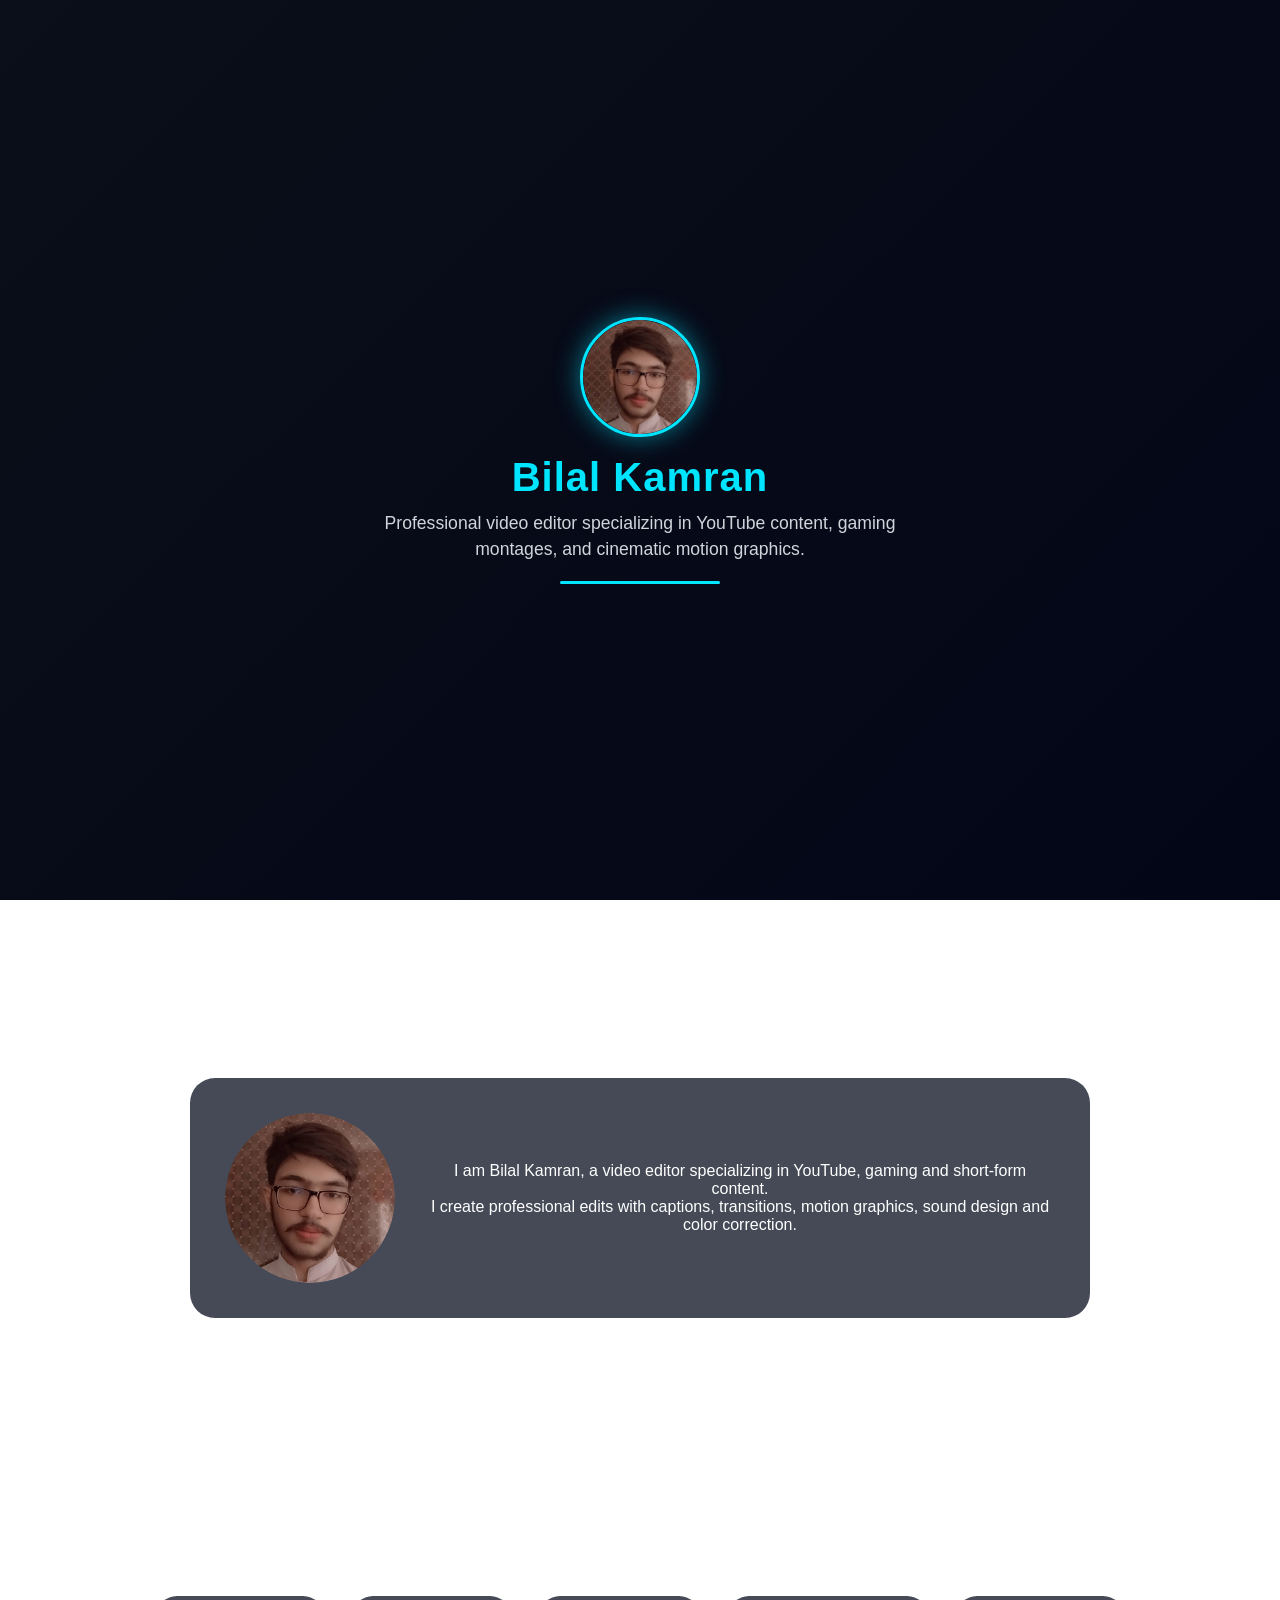
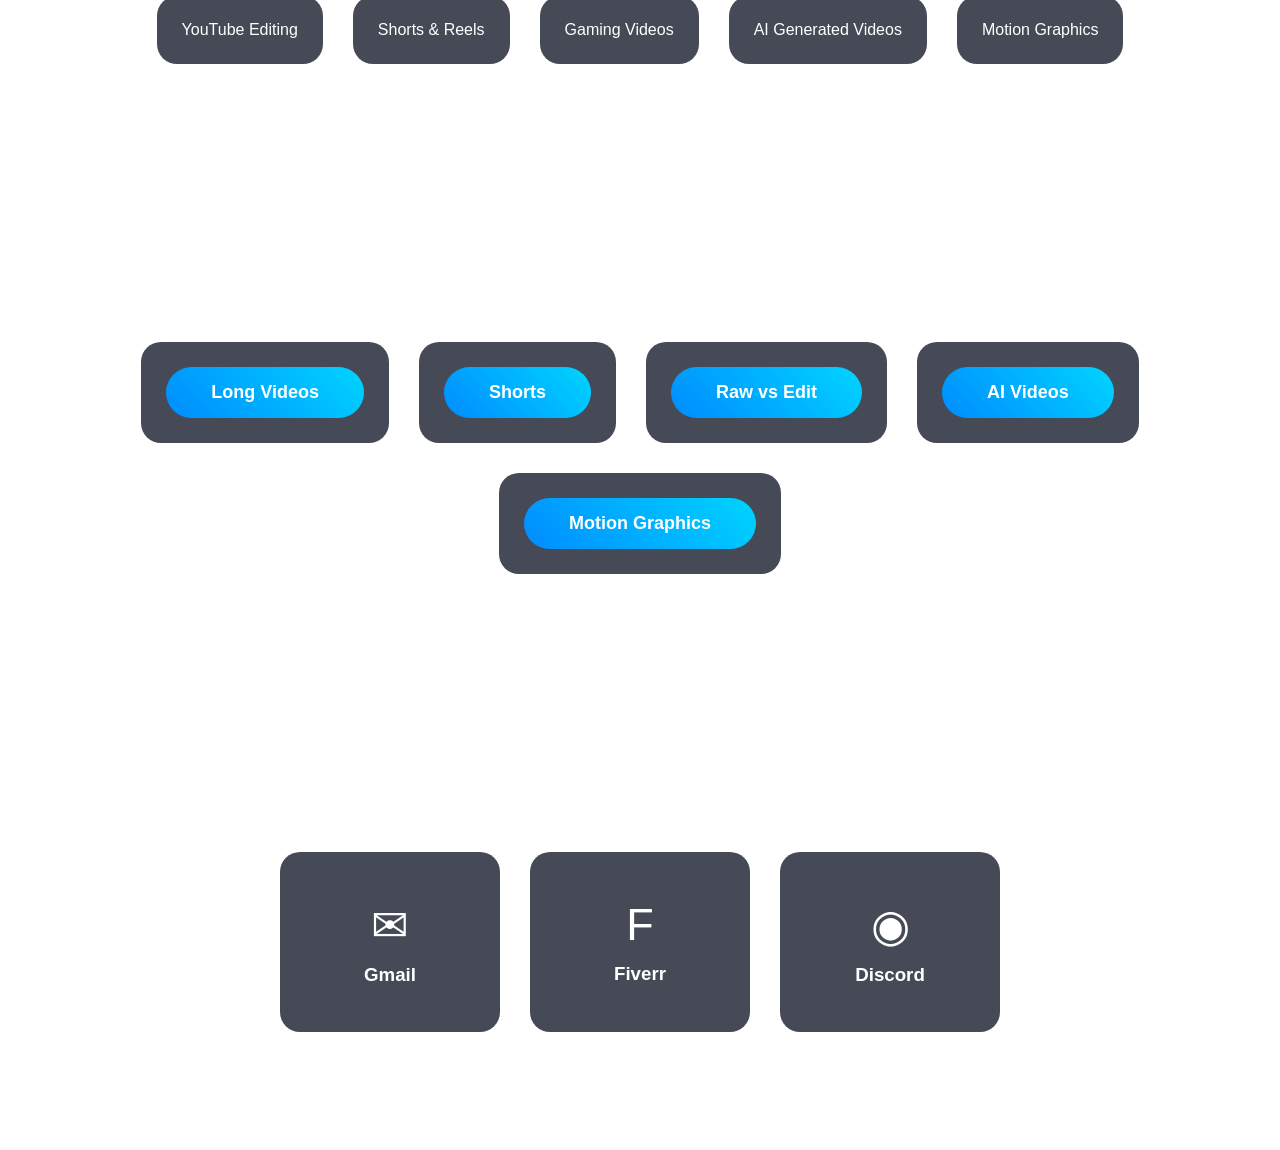
==== commit 51c50e2f: "Restore original portfolio; keep redesign work in portfolio-test" ====
--- a/index.html
+++ b/index.html
@@ -1,839 +1,244 @@
-<!doctype html>
+<!DOCTYPE html>
 <html lang="en">
 <head>
-<meta charset="utf-8">
-<meta name="viewport" content="width=device-width, initial-scale=1">
-<meta name="theme-color" content="#10110f">
-<meta name="description" content="Bilal Kamran — YouTube video editing, gaming montages, Shorts, motion graphics, and AI videos. Explore my work and start a project.">
-<title>Video editor & creative storyteller | Bilal Kamran</title>
-<link rel="icon" href="assets/images/profile.ico">
-<link rel="stylesheet" href="style.css">
-<script src="script.js" defer>
-</script>
+  <meta charset="UTF-8">
+  <meta name="viewport" content="width=device-width, initial-scale=1.0">
+  <title>Bilal Kamran | Professional Video Editor</title>
+  <link rel="stylesheet" href="style.css">
+  <style>
+    .video-background-container {
+      position: fixed;
+      top: 0;
+      left: 0;
+      width: 100vw;
+      height: 100vh;
+      overflow: hidden;
+      z-index: -1;
+      background: #020617;
+    }
+
+    #bg-canvas {
+      position: absolute;
+      top: 0;
+      left: 0;
+      width: 100%;
+      height: 100%;
+      display: block;
+    }
+
+    .video-overlay {
+      position: absolute;
+      top: 0;
+      left: 0;
+      width: 100%;
+      height: 100%;
+      background: rgba(2, 6, 23, 0.7);
+      z-index: 1;
+    }
+    
+    /* 3-Second Animated Intro Splash Screen */
+    #splash-screen {
+      position: fixed;
+      top: 0;
+      left: 0;
+      width: 100vw;
+      height: 100vh;
+      background: linear-gradient(135deg, #0b0f19, #020617);
+      color: #fff;
+      display: flex;
+      flex-direction: column;
+      justify-content: center;
+      align-items: center;
+      z-index: 9999;
+      text-align: center;
+      padding: 30px;
+    }
+    
+    .splash-content {
+      display: flex;
+      flex-direction: column;
+      align-items: center;
+      animation: scaleInIntro 1s cubic-bezier(0.16, 1, 0.3, 1) forwards;
+    }
+
+    .splash-img {
+      width: 120px;
+      height: 120px;
+      border-radius: 50%;
+      object-fit: cover;
+      border: 3px solid #00e5ff;
+      box-shadow: 0 0 25px rgba(0, 229, 255, 0.5);
+      margin-bottom: 18px;
+      animation: pulseGlow 2s infinite alternate;
+    }
+
+    #splash-screen h2 {
+      font-size: 2.5rem;
+      color: #00e5ff;
+      margin-bottom: 10px;
+      letter-spacing: 1px;
+    }
+
+    #splash-screen p {
+      max-width: 550px;
+      font-size: 1.1rem;
+      line-height: 1.5;
+      color: #d1d5db;
+      margin-bottom: 18px;
+    }
+
+    .splash-loader-bar {
+      width: 160px;
+      height: 3px;
+      background: rgba(255, 255, 255, 0.1);
+      border-radius: 3px;
+      overflow: hidden;
+      position: relative;
+    }
+
+    .splash-loader-bar::after {
+      content: '';
+      position: absolute;
+      top: 0;
+      left: 0;
+      height: 100%;
+      width: 100%;
+      background: #00e5ff;
+      animation: loadBar 3s linear forwards;
+    }
+
+    @keyframes scaleInIntro {
+      0% { transform: scale(0.9); opacity: 0; }
+      100% { transform: scale(1); opacity: 1; }
+    }
+
+    @keyframes pulseGlow {
+      0% { box-shadow: 0 0 15px rgba(0, 229, 255, 0.3); }
+      100% { box-shadow: 0 0 30px rgba(0, 229, 255, 0.7); }
+    }
+
+    @keyframes loadBar {
+      0% { transform: translateX(-100%); }
+      100% { transform: translateX(0); }
+    }
+  </style>
+
+  <script>
+    // Ensures the intro splash screen plays only on the initial fresh session load,
+    // and won't pop up again when navigating back from sub-pages (Shorts, Long Videos, etc.)
+    if (sessionStorage.getItem("introShown")) {
+      document.write('<style>#splash-screen { display: none !important; }</style>');
+    } else {
+      sessionStorage.setItem("introShown", "true");
+    }
+  </script>
 </head>
 <body>
-<a class="skip-link" href="#main">Skip to content</a>
-<header class="site-header">
-<a class="brand" href="index.html" aria-label="Bilal Kamran home">
-<span class="brand-symbol">b<span>.</span>
-</span>
-<span>BILAL<br>KAMRAN<span class="brand-dot">®</span>
-</span>
-</a>
-<button class="menu-toggle" aria-expanded="false" aria-controls="navigation">Menu <span>
-<svg class="icon" viewBox="0 0 24 24" fill="none" stroke="currentColor" stroke-width="1.6" stroke-linecap="round" stroke-linejoin="round" aria-hidden="true">
-<path d="M12 4v16M4 12h16"/>
-</svg>
-</span>
-</button>
-<nav id="navigation" aria-label="Main navigation">
-<a href="#portfolio">Work</a>
-<a href="#services">Services</a>
-<a href="#about">About</a>
-<a class="nav-contact" href="#contact">Let’s talk <span>
-<svg class="icon" viewBox="0 0 24 24" fill="none" stroke="currentColor" stroke-width="1.6" stroke-linecap="round" stroke-linejoin="round" aria-hidden="true">
-<path d="M6 18 18 6M6 6h12v12"/>
-</svg>
-</span>
-</a>
-</nav>
-</header>
-<main id="main">
-<section class="hero section-pad" id="top">
-<div class="hero-topline">
-<span class="eyebrow">
-<span class="status-dot">
-</span> VIDEO EDITOR & CREATIVE STORYTELLER</span>
-<span class="hero-edition">INDEPENDENT / 2026</span>
-</div>
-<div class="hero-layout">
-<div class="hero-copy">
-<h1>MAKE EVERY<br>
-<span class="outline-word">FRAME</span>
-<br>
-<em>COUNT.</em>
-<span class="title-star" aria-hidden="true">
-<svg class="icon" viewBox="0 0 24 24" fill="none" stroke="currentColor" stroke-width="1.6" stroke-linecap="round" stroke-linejoin="round" aria-hidden="true">
-<path d="M12 2v20M2 12h20M5 5l14 14M5 19 19 5" stroke-width="1.5"/>
-</svg>
-</span>
-</h1>
-<p>I’m Bilal. I turn raw footage into engaging<br class="desktop-break"> YouTube videos, gaming edits, and scroll-stopping Shorts.</p>
-<div class="hero-actions">
-<a class="button button-lime" href="#portfolio">Explore my work <span>
-<svg class="icon" viewBox="0 0 24 24" fill="none" stroke="currentColor" stroke-width="1.6" stroke-linecap="round" stroke-linejoin="round" aria-hidden="true">
-<path d="m6 6 12 12M6 18h12V6"/>
-</svg>
-</span>
-</a>
-<a class="text-link" href="#contact">Let’s work together <svg class="icon" viewBox="0 0 24 24" fill="none" stroke="currentColor" stroke-width="1.6" stroke-linecap="round" stroke-linejoin="round" aria-hidden="true">
-<path d="M6 18 18 6M6 6h12v12"/>
-</svg>
-</a>
-</div>
-</div>
-<div class="hero-visual">
-<div class="orbit orbit-one">
-</div>
-<div class="orbit orbit-two">
-</div>
-<div class="editor-window">
-<div class="editor-title">
-<span>
-<i>
-</i> THE EDIT / SELECTED WORK</span>
-<span>01—02</span>
-</div>
-<a class="featured-frame" href="video.html?url=https%3A%2F%2Fwww.youtube.com%2Fembed%2F7D4fKCPLExk%3Fvq%3Dhd1080" aria-label="Watch featured long video">
-<div class="featured-fallback">
-<span>STORIES<br>IN MOTION.</span>
-</div>
-<img src="https://img.youtube.com/vi/7D4fKCPLExk/hqdefault.jpg" alt="Featured YouTube video preview" fetchpriority="high">
-<span class="featured-overlay">
-</span>
-<span class="featured-play">
-<svg class="icon" viewBox="0 0 24 24" fill="none" stroke="currentColor" stroke-width="1.6" stroke-linecap="round" stroke-linejoin="round" aria-hidden="true">
-<path d="m8 5 11 7-11 7Z" fill="currentColor" stroke="none"/>
-</svg>
-</span>
-<span class="featured-label">WATCH THE EDIT <span>
-<svg class="icon" viewBox="0 0 24 24" fill="none" stroke="currentColor" stroke-width="1.6" stroke-linecap="round" stroke-linejoin="round" aria-hidden="true">
-<path d="M6 18 18 6M6 6h12v12"/>
-</svg>
-</span>
-</span>
-</a>
-<div class="timeline" aria-hidden="true">
-<div class="time-ruler">
-<span>00:00</span>
-<span>00:05</span>
-<span>00:10</span>
-<span>00:15</span>
-</div>
-<div class="timeline-row">
-<span>V1</span>
-<i>
-</i>
-<i>
-</i>
-<i>
-</i>
-</div>
-<div class="timeline-row audio-track">
-<span>A1</span>
-<i>
-</i>
-</div>
-<div class="playhead">
-</div>
-</div>
-</div>
-<div class="floating-note">
-<span>RAW FOOTAGE</span>
-<strong>A better story. <svg class="icon" viewBox="0 0 24 24" fill="none" stroke="currentColor" stroke-width="1.6" stroke-linecap="round" stroke-linejoin="round" aria-hidden="true">
-<path d="M6 18 18 6M6 6h12v12"/>
-</svg>
-</strong>
-<span>THOUGHTFULLY EDITED.</span>
-</div>
-<div class="visual-caption">
-<span>PACE. SOUND. FEELING.</span>
-<span>EVERY CUT HAS A PURPOSE.</span>
-</div>
-</div>
-</div>
-<div class="hero-bottom">
-<span>PREMIERE PRO <b>+</b> CAPCUT</span>
-<a href="#portfolio">SCROLL TO DISCOVER <span>
-<svg class="icon" viewBox="0 0 24 24" fill="none" stroke="currentColor" stroke-width="1.6" stroke-linecap="round" stroke-linejoin="round" aria-hidden="true">
-<path d="M12 4v16m-7-7 7 7 7-7"/>
-</svg>
-</span>
-</a>
-</div>
-</section>
-<div class="ticker" aria-hidden="true">
-<span>YOUTUBE EDITS</span>
-<b>
-<svg class="icon" viewBox="0 0 24 24" fill="none" stroke="currentColor" stroke-width="1.6" stroke-linecap="round" stroke-linejoin="round" aria-hidden="true">
-<path d="M12 2v20M2 12h20M5 5l14 14M5 19 19 5" stroke-width="1.5"/>
-</svg>
-</b>
-<span>SHORTS & REELS</span>
-<b>
-<svg class="icon" viewBox="0 0 24 24" fill="none" stroke="currentColor" stroke-width="1.6" stroke-linecap="round" stroke-linejoin="round" aria-hidden="true">
-<path d="M12 2v20M2 12h20M5 5l14 14M5 19 19 5" stroke-width="1.5"/>
-</svg>
-</b>
-<span>MOTION GRAPHICS</span>
-<b>
-<svg class="icon" viewBox="0 0 24 24" fill="none" stroke="currentColor" stroke-width="1.6" stroke-linecap="round" stroke-linejoin="round" aria-hidden="true">
-<path d="M12 2v20M2 12h20M5 5l14 14M5 19 19 5" stroke-width="1.5"/>
-</svg>
-</b>
-<span>GAMING CONTENT</span>
-<b>
-<svg class="icon" viewBox="0 0 24 24" fill="none" stroke="currentColor" stroke-width="1.6" stroke-linecap="round" stroke-linejoin="round" aria-hidden="true">
-<path d="M12 2v20M2 12h20M5 5l14 14M5 19 19 5" stroke-width="1.5"/>
-</svg>
-</b>
-</div>
-<section class="work section-pad" id="portfolio">
-<div class="section-heading">
-<div>
-<div class="eyebrow">01 / THE PORTFOLIO</div>
-<h2>Less talk.<br>
-<em>More play.</em>
-</h2>
-</div>
-<p>From the first cut to the final frame.<br>Explore my edits, one play at a time.</p>
-</div>
-<div class="filters" role="group" aria-label="Filter work">
-<button type="button" data-filter="all" aria-pressed="true">All work</button>
-<button type="button" data-filter="long-videos" aria-pressed="false">Long videos</button>
-<button type="button" data-filter="shorts" aria-pressed="false">Shorts & Reels</button>
-<button type="button" data-filter="raw-edit-shorts" aria-pressed="false">Raw vs Edit</button>
-<button type="button" data-filter="ai-videos" aria-pressed="false">AI videos</button>
-<button type="button" data-filter="motion-graphics" aria-pressed="false">Motion graphics</button>
-</div>
-<p id="work-count" class="sr-only" role="status" aria-live="polite">
-</p>
-<div class="project-grid" data-home-gallery>
-<article class="project" data-category="long-videos" data-categories="long-videos">
-<a class="project-link" href="video.html?url=https%3A%2F%2Fdrive.google.com%2Ffile%2Fd%2F10Lvx-ydr8IYSnRd9IsP_l7k7mJ62Xz5M%2Fpreview" aria-label="Watch Long videos / 01">
-<div class="project-art art-long-videos">
-<div class="art-type" aria-hidden="true">
-<span>Long videos</span>
-<strong>PLAY.</strong>
-<small>BILAL KAMRAN / SELECTED WORK</small>
-</div>
-<img src="https://drive.google.com/thumbnail?id=10Lvx-ydr8IYSnRd9IsP_l7k7mJ62Xz5M&amp;sz=w800" alt="Preview of Long videos / 01" loading="lazy" decoding="async">
-<span class="project-index">01</span>
-<span class="play-icon" aria-hidden="true">
-<svg class="icon" viewBox="0 0 24 24" fill="none" stroke="currentColor" stroke-width="1.6" stroke-linecap="round" stroke-linejoin="round" aria-hidden="true">
-<path d="m8 5 11 7-11 7Z" fill="currentColor" stroke="none"/>
-</svg>
-</span>
-<span class="project-provider">Google Drive</span>
-</div>
-<div class="project-caption">
-<div>
-<span>Long videos</span>
-<h3>Long videos / 01</h3>
-</div>
-<span class="project-arrow" aria-hidden="true">
-<svg class="icon" viewBox="0 0 24 24" fill="none" stroke="currentColor" stroke-width="1.6" stroke-linecap="round" stroke-linejoin="round" aria-hidden="true">
-<path d="M6 18 18 6M6 6h12v12"/>
-</svg>
-</span>
-</div>
-</a>
-</article>
-<article class="project" data-category="long-videos" data-categories="long-videos">
-<a class="project-link" href="video.html?url=https%3A%2F%2Fwww.youtube.com%2Fembed%2F7D4fKCPLExk%3Fvq%3Dhd1080" aria-label="Watch Long videos / 02">
-<div class="project-art art-long-videos">
-<div class="art-type" aria-hidden="true">
-<span>Long videos</span>
-<strong>CUT.</strong>
-<small>BILAL KAMRAN / SELECTED WORK</small>
-</div>
-<img src="https://img.youtube.com/vi/7D4fKCPLExk/hqdefault.jpg" alt="Preview of Long videos / 02" loading="lazy" decoding="async">
-<span class="project-index">02</span>
-<span class="play-icon" aria-hidden="true">
-<svg class="icon" viewBox="0 0 24 24" fill="none" stroke="currentColor" stroke-width="1.6" stroke-linecap="round" stroke-linejoin="round" aria-hidden="true">
-<path d="m8 5 11 7-11 7Z" fill="currentColor" stroke="none"/>
-</svg>
-</span>
-<span class="project-provider">YouTube</span>
-</div>
-<div class="project-caption">
-<div>
-<span>Long videos</span>
-<h3>Long videos / 02</h3>
-</div>
-<span class="project-arrow" aria-hidden="true">
-<svg class="icon" viewBox="0 0 24 24" fill="none" stroke="currentColor" stroke-width="1.6" stroke-linecap="round" stroke-linejoin="round" aria-hidden="true">
-<path d="M6 18 18 6M6 6h12v12"/>
-</svg>
-</span>
-</div>
-</a>
-</article>
-<article class="project" data-category="shorts" data-categories="shorts">
-<a class="project-link" href="video.html?url=https%3A%2F%2Fwww.youtube.com%2Fembed%2FeXN0BVGsdQE%3Fautoplay%3D1%26playsinline%3D1" aria-label="Watch Shorts & Reels / 01">
-<div class="project-art art-shorts">
-<div class="art-type" aria-hidden="true">
-<span>Shorts & Reels</span>
-<strong>CREATE.</strong>
-<small>BILAL KAMRAN / SELECTED WORK</small>
-</div>
-<img src="https://img.youtube.com/vi/eXN0BVGsdQE/hqdefault.jpg" alt="Preview of Shorts & Reels / 01" loading="lazy" decoding="async">
-<span class="project-index">03</span>
-<span class="play-icon" aria-hidden="true">
-<svg class="icon" viewBox="0 0 24 24" fill="none" stroke="currentColor" stroke-width="1.6" stroke-linecap="round" stroke-linejoin="round" aria-hidden="true">
-<path d="m8 5 11 7-11 7Z" fill="currentColor" stroke="none"/>
-</svg>
-</span>
-<span class="project-provider">YouTube</span>
-</div>
-<div class="project-caption">
-<div>
-<span>Shorts & Reels</span>
-<h3>Shorts & Reels / 01</h3>
-</div>
-<span class="project-arrow" aria-hidden="true">
-<svg class="icon" viewBox="0 0 24 24" fill="none" stroke="currentColor" stroke-width="1.6" stroke-linecap="round" stroke-linejoin="round" aria-hidden="true">
-<path d="M6 18 18 6M6 6h12v12"/>
-</svg>
-</span>
-</div>
-</a>
-</article>
-<article class="project" data-category="raw-edit-shorts" data-categories="raw-edit-shorts">
-<a class="project-link" href="video.html?url=https%3A%2F%2Fdrive.google.com%2Ffile%2Fd%2F1FabEaa0RwPXhr8fTPxl3k8AvykPTkGVE%2Fpreview" aria-label="Watch Raw vs Edit / 01">
-<div class="project-art art-raw-edit-shorts">
-<div class="art-type" aria-hidden="true">
-<span>Raw vs Edit</span>
-<strong>MOVE.</strong>
-<small>BILAL KAMRAN / SELECTED WORK</small>
-</div>
-<img src="https://drive.google.com/thumbnail?id=1FabEaa0RwPXhr8fTPxl3k8AvykPTkGVE&amp;sz=w800" alt="Preview of Raw vs Edit / 01" loading="lazy" decoding="async">
-<span class="project-index">04</span>
-<span class="play-icon" aria-hidden="true">
-<svg class="icon" viewBox="0 0 24 24" fill="none" stroke="currentColor" stroke-width="1.6" stroke-linecap="round" stroke-linejoin="round" aria-hidden="true">
-<path d="m8 5 11 7-11 7Z" fill="currentColor" stroke="none"/>
-</svg>
-</span>
-<span class="project-provider">Google Drive</span>
-</div>
-<div class="project-caption">
-<div>
-<span>Raw vs Edit</span>
-<h3>Raw vs Edit / 01</h3>
-</div>
-<span class="project-arrow" aria-hidden="true">
-<svg class="icon" viewBox="0 0 24 24" fill="none" stroke="currentColor" stroke-width="1.6" stroke-linecap="round" stroke-linejoin="round" aria-hidden="true">
-<path d="M6 18 18 6M6 6h12v12"/>
-</svg>
-</span>
-</div>
-</a>
-</article>
-<article class="project" data-category="ai-videos" data-categories="ai-videos">
-<a class="project-link" href="video.html?url=https%3A%2F%2Fdrive.google.com%2Ffile%2Fd%2F1SSKSe4ExkJfaGHB2hDy2I7KUxuWmXP2m%2Fpreview" aria-label="Watch AI videos / 01">
-<div class="project-art art-ai-videos">
-<div class="art-type" aria-hidden="true">
-<span>AI videos</span>
-<strong>PLAY.</strong>
-<small>BILAL KAMRAN / SELECTED WORK</small>
-</div>
-<img src="https://drive.google.com/thumbnail?id=1SSKSe4ExkJfaGHB2hDy2I7KUxuWmXP2m&amp;sz=w800" alt="Preview of AI videos / 01" loading="lazy" decoding="async">
-<span class="project-index">05</span>
-<span class="play-icon" aria-hidden="true">
-<svg class="icon" viewBox="0 0 24 24" fill="none" stroke="currentColor" stroke-width="1.6" stroke-linecap="round" stroke-linejoin="round" aria-hidden="true">
-<path d="m8 5 11 7-11 7Z" fill="currentColor" stroke="none"/>
-</svg>
-</span>
-<span class="project-provider">Google Drive</span>
-</div>
-<div class="project-caption">
-<div>
-<span>AI videos</span>
-<h3>AI videos / 01</h3>
-</div>
-<span class="project-arrow" aria-hidden="true">
-<svg class="icon" viewBox="0 0 24 24" fill="none" stroke="currentColor" stroke-width="1.6" stroke-linecap="round" stroke-linejoin="round" aria-hidden="true">
-<path d="M6 18 18 6M6 6h12v12"/>
-</svg>
-</span>
-</div>
-</a>
-</article>
-<article class="project" data-category="motion-graphics" data-categories="shorts motion-graphics">
-<a class="project-link" href="video.html?url=https%3A%2F%2Fdrive.google.com%2Ffile%2Fd%2F1ZsY4NkGy0onlCqBUi5gsLc-8DlJCEDpD%2Fpreview" aria-label="Watch Motion graphics / 01">
-<div class="project-art art-motion-graphics">
-<div class="art-type" aria-hidden="true">
-<span>Motion graphics</span>
-<strong>CUT.</strong>
-<small>BILAL KAMRAN / SELECTED WORK</small>
-</div>
-<img src="https://drive.google.com/thumbnail?id=1ZsY4NkGy0onlCqBUi5gsLc-8DlJCEDpD&amp;sz=w800" alt="Preview of Motion graphics / 01" loading="lazy" decoding="async">
-<span class="project-index">06</span>
-<span class="play-icon" aria-hidden="true">
-<svg class="icon" viewBox="0 0 24 24" fill="none" stroke="currentColor" stroke-width="1.6" stroke-linecap="round" stroke-linejoin="round" aria-hidden="true">
-<path d="m8 5 11 7-11 7Z" fill="currentColor" stroke="none"/>
-</svg>
-</span>
-<span class="project-provider">Google Drive</span>
-</div>
-<div class="project-caption">
-<div>
-<span>Motion graphics</span>
-<h3>Motion graphics / 01</h3>
-</div>
-<span class="project-arrow" aria-hidden="true">
-<svg class="icon" viewBox="0 0 24 24" fill="none" stroke="currentColor" stroke-width="1.6" stroke-linecap="round" stroke-linejoin="round" aria-hidden="true">
-<path d="M6 18 18 6M6 6h12v12"/>
-</svg>
-</span>
-</div>
-</a>
-</article>
-<article class="project" data-category="shorts" data-categories="shorts">
-<a class="project-link" href="video.html?url=https%3A%2F%2Fdrive.google.com%2Ffile%2Fd%2F1JHNLZoSjW-ONlv2ZrHPkGDvWHL2Y3a8j%2Fpreview" aria-label="Watch Shorts & Reels / 02">
-<div class="project-art art-shorts">
-<div class="art-type" aria-hidden="true">
-<span>Shorts & Reels</span>
-<strong>CREATE.</strong>
-<small>BILAL KAMRAN / SELECTED WORK</small>
-</div>
-<img src="https://drive.google.com/thumbnail?id=1JHNLZoSjW-ONlv2ZrHPkGDvWHL2Y3a8j&amp;sz=w800" alt="Preview of Shorts & Reels / 02" loading="lazy" decoding="async">
-<span class="project-index">07</span>
-<span class="play-icon" aria-hidden="true">
-<svg class="icon" viewBox="0 0 24 24" fill="none" stroke="currentColor" stroke-width="1.6" stroke-linecap="round" stroke-linejoin="round" aria-hidden="true">
-<path d="m8 5 11 7-11 7Z" fill="currentColor" stroke="none"/>
-</svg>
-</span>
-<span class="project-provider">Google Drive</span>
-</div>
-<div class="project-caption">
-<div>
-<span>Shorts & Reels</span>
-<h3>Shorts & Reels / 02</h3>
-</div>
-<span class="project-arrow" aria-hidden="true">
-<svg class="icon" viewBox="0 0 24 24" fill="none" stroke="currentColor" stroke-width="1.6" stroke-linecap="round" stroke-linejoin="round" aria-hidden="true">
-<path d="M6 18 18 6M6 6h12v12"/>
-</svg>
-</span>
-</div>
-</a>
-</article>
-<article class="project" data-category="shorts" data-categories="shorts">
-<a class="project-link" href="video.html?url=https%3A%2F%2Fdrive.google.com%2Ffile%2Fd%2F1uw62d3xf9te-LPLRb3ETVBI5gOoq_Jgv%2Fpreview" aria-label="Watch Shorts & Reels / 03">
-<div class="project-art art-shorts">
-<div class="art-type" aria-hidden="true">
-<span>Shorts & Reels</span>
-<strong>MOVE.</strong>
-<small>BILAL KAMRAN / SELECTED WORK</small>
-</div>
-<img src="https://drive.google.com/thumbnail?id=1uw62d3xf9te-LPLRb3ETVBI5gOoq_Jgv&amp;sz=w800" alt="Preview of Shorts & Reels / 03" loading="lazy" decoding="async">
-<span class="project-index">08</span>
-<span class="play-icon" aria-hidden="true">
-<svg class="icon" viewBox="0 0 24 24" fill="none" stroke="currentColor" stroke-width="1.6" stroke-linecap="round" stroke-linejoin="round" aria-hidden="true">
-<path d="m8 5 11 7-11 7Z" fill="currentColor" stroke="none"/>
-</svg>
-</span>
-<span class="project-provider">Google Drive</span>
-</div>
-<div class="project-caption">
-<div>
-<span>Shorts & Reels</span>
-<h3>Shorts & Reels / 03</h3>
-</div>
-<span class="project-arrow" aria-hidden="true">
-<svg class="icon" viewBox="0 0 24 24" fill="none" stroke="currentColor" stroke-width="1.6" stroke-linecap="round" stroke-linejoin="round" aria-hidden="true">
-<path d="M6 18 18 6M6 6h12v12"/>
-</svg>
-</span>
-</div>
-</a>
-</article>
-<article class="project" data-category="raw-edit-shorts" data-categories="raw-edit-shorts">
-<a class="project-link" href="video.html?url=https%3A%2F%2Fdrive.google.com%2Ffile%2Fd%2F18F6HkAi_T4pqDh3j7FvKo_55wX08VvZh%2Fpreview" aria-label="Watch Raw vs Edit / 02">
-<div class="project-art art-raw-edit-shorts">
-<div class="art-type" aria-hidden="true">
-<span>Raw vs Edit</span>
-<strong>PLAY.</strong>
-<small>BILAL KAMRAN / SELECTED WORK</small>
-</div>
-<img src="https://drive.google.com/thumbnail?id=18F6HkAi_T4pqDh3j7FvKo_55wX08VvZh&amp;sz=w800" alt="Preview of Raw vs Edit / 02" loading="lazy" decoding="async">
-<span class="project-index">09</span>
-<span class="play-icon" aria-hidden="true">
-<svg class="icon" viewBox="0 0 24 24" fill="none" stroke="currentColor" stroke-width="1.6" stroke-linecap="round" stroke-linejoin="round" aria-hidden="true">
-<path d="m8 5 11 7-11 7Z" fill="currentColor" stroke="none"/>
-</svg>
-</span>
-<span class="project-provider">Google Drive</span>
-</div>
-<div class="project-caption">
-<div>
-<span>Raw vs Edit</span>
-<h3>Raw vs Edit / 02</h3>
-</div>
-<span class="project-arrow" aria-hidden="true">
-<svg class="icon" viewBox="0 0 24 24" fill="none" stroke="currentColor" stroke-width="1.6" stroke-linecap="round" stroke-linejoin="round" aria-hidden="true">
-<path d="M6 18 18 6M6 6h12v12"/>
-</svg>
-</span>
-</div>
-</a>
-</article>
-<article class="project" data-category="raw-edit-shorts" data-categories="raw-edit-shorts">
-<a class="project-link" href="video.html?url=https%3A%2F%2Fdrive.google.com%2Ffile%2Fd%2F1lWM92yOBlKLbBljrAU0rzOaTWAu-0df-%2Fpreview" aria-label="Watch Raw vs Edit / 03">
-<div class="project-art art-raw-edit-shorts">
-<div class="art-type" aria-hidden="true">
-<span>Raw vs Edit</span>
-<strong>CUT.</strong>
-<small>BILAL KAMRAN / SELECTED WORK</small>
-</div>
-<img src="https://drive.google.com/thumbnail?id=1lWM92yOBlKLbBljrAU0rzOaTWAu-0df-&amp;sz=w800" alt="Preview of Raw vs Edit / 03" loading="lazy" decoding="async">
-<span class="project-index">10</span>
-<span class="play-icon" aria-hidden="true">
-<svg class="icon" viewBox="0 0 24 24" fill="none" stroke="currentColor" stroke-width="1.6" stroke-linecap="round" stroke-linejoin="round" aria-hidden="true">
-<path d="m8 5 11 7-11 7Z" fill="currentColor" stroke="none"/>
-</svg>
-</span>
-<span class="project-provider">Google Drive</span>
-</div>
-<div class="project-caption">
-<div>
-<span>Raw vs Edit</span>
-<h3>Raw vs Edit / 03</h3>
-</div>
-<span class="project-arrow" aria-hidden="true">
-<svg class="icon" viewBox="0 0 24 24" fill="none" stroke="currentColor" stroke-width="1.6" stroke-linecap="round" stroke-linejoin="round" aria-hidden="true">
-<path d="M6 18 18 6M6 6h12v12"/>
-</svg>
-</span>
-</div>
-</a>
-</article>
-<article class="project" data-category="raw-edit-shorts" data-categories="raw-edit-shorts">
-<a class="project-link" href="video.html?url=https%3A%2F%2Fdrive.google.com%2Ffile%2Fd%2F155TjadQmyfxVY6wpiArLekvGve4iKhV6%2Fpreview" aria-label="Watch Raw vs Edit / 04">
-<div class="project-art art-raw-edit-shorts">
-<div class="art-type" aria-hidden="true">
-<span>Raw vs Edit</span>
-<strong>CREATE.</strong>
-<small>BILAL KAMRAN / SELECTED WORK</small>
-</div>
-<img src="https://drive.google.com/thumbnail?id=155TjadQmyfxVY6wpiArLekvGve4iKhV6&amp;sz=w800" alt="Preview of Raw vs Edit / 04" loading="lazy" decoding="async">
-<span class="project-index">11</span>
-<span class="play-icon" aria-hidden="true">
-<svg class="icon" viewBox="0 0 24 24" fill="none" stroke="currentColor" stroke-width="1.6" stroke-linecap="round" stroke-linejoin="round" aria-hidden="true">
-<path d="m8 5 11 7-11 7Z" fill="currentColor" stroke="none"/>
-</svg>
-</span>
-<span class="project-provider">Google Drive</span>
-</div>
-<div class="project-caption">
-<div>
-<span>Raw vs Edit</span>
-<h3>Raw vs Edit / 04</h3>
-</div>
-<span class="project-arrow" aria-hidden="true">
-<svg class="icon" viewBox="0 0 24 24" fill="none" stroke="currentColor" stroke-width="1.6" stroke-linecap="round" stroke-linejoin="round" aria-hidden="true">
-<path d="M6 18 18 6M6 6h12v12"/>
-</svg>
-</span>
-</div>
-</a>
-</article>
-<article class="project" data-category="ai-videos" data-categories="ai-videos">
-<a class="project-link" href="video.html?url=https%3A%2F%2Fdrive.google.com%2Ffile%2Fd%2F1vic1q8c7c0RLykvrFoA2ByBsp5j6Nu7o%2Fpreview" aria-label="Watch AI videos / 02">
-<div class="project-art art-ai-videos">
-<div class="art-type" aria-hidden="true">
-<span>AI videos</span>
-<strong>MOVE.</strong>
-<small>BILAL KAMRAN / SELECTED WORK</small>
-</div>
-<img src="https://drive.google.com/thumbnail?id=1vic1q8c7c0RLykvrFoA2ByBsp5j6Nu7o&amp;sz=w800" alt="Preview of AI videos / 02" loading="lazy" decoding="async">
-<span class="project-index">12</span>
-<span class="play-icon" aria-hidden="true">
-<svg class="icon" viewBox="0 0 24 24" fill="none" stroke="currentColor" stroke-width="1.6" stroke-linecap="round" stroke-linejoin="round" aria-hidden="true">
-<path d="m8 5 11 7-11 7Z" fill="currentColor" stroke="none"/>
-</svg>
-</span>
-<span class="project-provider">Google Drive</span>
-</div>
-<div class="project-caption">
-<div>
-<span>AI videos</span>
-<h3>AI videos / 02</h3>
-</div>
-<span class="project-arrow" aria-hidden="true">
-<svg class="icon" viewBox="0 0 24 24" fill="none" stroke="currentColor" stroke-width="1.6" stroke-linecap="round" stroke-linejoin="round" aria-hidden="true">
-<path d="M6 18 18 6M6 6h12v12"/>
-</svg>
-</span>
-</div>
-</a>
-</article>
-<article class="project" data-category="shorts" data-categories="shorts motion-graphics">
-<a class="project-link" href="video.html?url=https%3A%2F%2Fdrive.google.com%2Ffile%2Fd%2F19cB7ENPCvWixMKx5MNe32Z9G_wURTHzG%2Fpreview" aria-label="Watch Shorts & Reels / 05">
-<div class="project-art art-shorts">
-<div class="art-type" aria-hidden="true">
-<span>Shorts & Reels</span>
-<strong>PLAY.</strong>
-<small>BILAL KAMRAN / SELECTED WORK</small>
-</div>
-<img src="https://drive.google.com/thumbnail?id=19cB7ENPCvWixMKx5MNe32Z9G_wURTHzG&amp;sz=w800" alt="Preview of Shorts & Reels / 05" loading="lazy" decoding="async">
-<span class="project-index">13</span>
-<span class="play-icon" aria-hidden="true">
-<svg class="icon" viewBox="0 0 24 24" fill="none" stroke="currentColor" stroke-width="1.6" stroke-linecap="round" stroke-linejoin="round" aria-hidden="true">
-<path d="m8 5 11 7-11 7Z" fill="currentColor" stroke="none"/>
-</svg>
-</span>
-<span class="project-provider">Google Drive</span>
-</div>
-<div class="project-caption">
-<div>
-<span>Shorts & Reels</span>
-<h3>Shorts & Reels / 05</h3>
-</div>
-<span class="project-arrow" aria-hidden="true">
-<svg class="icon" viewBox="0 0 24 24" fill="none" stroke="currentColor" stroke-width="1.6" stroke-linecap="round" stroke-linejoin="round" aria-hidden="true">
-<path d="M6 18 18 6M6 6h12v12"/>
-</svg>
-</span>
-</div>
-</a>
-</article>
-<article class="project" data-category="shorts" data-categories="shorts motion-graphics">
-<a class="project-link" href="video.html?url=https%3A%2F%2Fdrive.google.com%2Ffile%2Fd%2F1HU1M5wm8VTYSvfz54XhRmQLeFC2I3naN%2Fpreview" aria-label="Watch Shorts & Reels / 06">
-<div class="project-art art-shorts">
-<div class="art-type" aria-hidden="true">
-<span>Shorts & Reels</span>
-<strong>CUT.</strong>
-<small>BILAL KAMRAN / SELECTED WORK</small>
-</div>
-<img src="https://drive.google.com/thumbnail?id=1HU1M5wm8VTYSvfz54XhRmQLeFC2I3naN&amp;sz=w800" alt="Preview of Shorts & Reels / 06" loading="lazy" decoding="async">
-<span class="project-index">14</span>
-<span class="play-icon" aria-hidden="true">
-<svg class="icon" viewBox="0 0 24 24" fill="none" stroke="currentColor" stroke-width="1.6" stroke-linecap="round" stroke-linejoin="round" aria-hidden="true">
-<path d="m8 5 11 7-11 7Z" fill="currentColor" stroke="none"/>
-</svg>
-</span>
-<span class="project-provider">Google Drive</span>
-</div>
-<div class="project-caption">
-<div>
-<span>Shorts & Reels</span>
-<h3>Shorts & Reels / 06</h3>
-</div>
-<span class="project-arrow" aria-hidden="true">
-<svg class="icon" viewBox="0 0 24 24" fill="none" stroke="currentColor" stroke-width="1.6" stroke-linecap="round" stroke-linejoin="round" aria-hidden="true">
-<path d="M6 18 18 6M6 6h12v12"/>
-</svg>
-</span>
-</div>
-</a>
-</article>
-<article class="project" data-category="motion-graphics" data-categories="motion-graphics">
-<a class="project-link" href="video.html?url=https%3A%2F%2Fdrive.google.com%2Ffile%2Fd%2F1Fxh06DTh4E949MlYLzsttR-U3muKKDQX%2Fpreview" aria-label="Watch Motion graphics / 04">
-<div class="project-art art-motion-graphics">
-<div class="art-type" aria-hidden="true">
-<span>Motion graphics</span>
-<strong>CREATE.</strong>
-<small>BILAL KAMRAN / SELECTED WORK</small>
-</div>
-<img src="https://drive.google.com/thumbnail?id=1Fxh06DTh4E949MlYLzsttR-U3muKKDQX&amp;sz=w800" alt="Preview of Motion graphics / 04" loading="lazy" decoding="async">
-<span class="project-index">15</span>
-<span class="play-icon" aria-hidden="true">
-<svg class="icon" viewBox="0 0 24 24" fill="none" stroke="currentColor" stroke-width="1.6" stroke-linecap="round" stroke-linejoin="round" aria-hidden="true">
-<path d="m8 5 11 7-11 7Z" fill="currentColor" stroke="none"/>
-</svg>
-</span>
-<span class="project-provider">Google Drive</span>
-</div>
-<div class="project-caption">
-<div>
-<span>Motion graphics</span>
-<h3>Motion graphics / 04</h3>
-</div>
-<span class="project-arrow" aria-hidden="true">
-<svg class="icon" viewBox="0 0 24 24" fill="none" stroke="currentColor" stroke-width="1.6" stroke-linecap="round" stroke-linejoin="round" aria-hidden="true">
-<path d="M6 18 18 6M6 6h12v12"/>
-</svg>
-</span>
-</div>
-</a>
-</article>
-</div>
-<div class="gallery-bottom">
-<p>Different formats. The same attention to detail.</p>
-<button class="button button-outline show-more" type="button" hidden>View all work <span>
-<svg class="icon" viewBox="0 0 24 24" fill="none" stroke="currentColor" stroke-width="1.6" stroke-linecap="round" stroke-linejoin="round" aria-hidden="true">
-<path d="M6 18 18 6M6 6h12v12"/>
-</svg>
-</span>
-</button>
-</div>
-<details class="collections">
-<summary>Browse individual collections <span>
-<svg class="icon" viewBox="0 0 24 24" fill="none" stroke="currentColor" stroke-width="1.6" stroke-linecap="round" stroke-linejoin="round" aria-hidden="true">
-<path d="M12 4v16M4 12h16"/>
-</svg>
-</span>
-</summary>
-<div>
-<a href="long-videos.html">Long videos <svg class="icon" viewBox="0 0 24 24" fill="none" stroke="currentColor" stroke-width="1.6" stroke-linecap="round" stroke-linejoin="round" aria-hidden="true">
-<path d="M6 18 18 6M6 6h12v12"/>
-</svg>
-</a>
-<a href="shorts.html">Shorts & Reels <svg class="icon" viewBox="0 0 24 24" fill="none" stroke="currentColor" stroke-width="1.6" stroke-linecap="round" stroke-linejoin="round" aria-hidden="true">
-<path d="M6 18 18 6M6 6h12v12"/>
-</svg>
-</a>
-<a href="raw-edit-shorts.html">Raw vs Edit <svg class="icon" viewBox="0 0 24 24" fill="none" stroke="currentColor" stroke-width="1.6" stroke-linecap="round" stroke-linejoin="round" aria-hidden="true">
-<path d="M6 18 18 6M6 6h12v12"/>
-</svg>
-</a>
-<a href="ai-videos.html">AI videos <svg class="icon" viewBox="0 0 24 24" fill="none" stroke="currentColor" stroke-width="1.6" stroke-linecap="round" stroke-linejoin="round" aria-hidden="true">
-<path d="M6 18 18 6M6 6h12v12"/>
-</svg>
-</a>
-<a href="motion-graphics.html">Motion graphics <svg class="icon" viewBox="0 0 24 24" fill="none" stroke="currentColor" stroke-width="1.6" stroke-linecap="round" stroke-linejoin="round" aria-hidden="true">
-<path d="M6 18 18 6M6 6h12v12"/>
-</svg>
-</a>
-</div>
-</details>
-</section>
-<section class="services section-pad" id="services">
-<div class="section-heading">
-<div>
-<div class="eyebrow">02 / WHAT I DO</div>
-<h2>Your vision.<br>
-<em>My timeline.</em>
-</h2>
-</div>
-<p>Editing that gives your content<br>a rhythm, a voice, and a reason to watch.</p>
-</div>
-<div class="service-list">
-<a class="service-row" href="long-videos.html">
-<span class="service-number">01</span>
-<h3>YouTube & gaming</h3>
-<p>Story-led long videos, gaming montages, sound design, and color correction.</p>
-<span class="service-arrow">
-<svg class="icon" viewBox="0 0 24 24" fill="none" stroke="currentColor" stroke-width="1.6" stroke-linecap="round" stroke-linejoin="round" aria-hidden="true">
-<path d="M6 18 18 6M6 6h12v12"/>
-</svg>
-</span>
-</a>
-<a class="service-row" href="shorts.html">
-<span class="service-number">02</span>
-<h3>Shorts & Reels</h3>
-<p>Tight cuts, clear captions, and transitions that keep the energy moving.</p>
-<span class="service-arrow">
-<svg class="icon" viewBox="0 0 24 24" fill="none" stroke="currentColor" stroke-width="1.6" stroke-linecap="round" stroke-linejoin="round" aria-hidden="true">
-<path d="M6 18 18 6M6 6h12v12"/>
-</svg>
-</span>
-</a>
-<a class="service-row" href="motion-graphics.html">
-<span class="service-number">03</span>
-<h3>Motion graphics</h3>
-<p>Animated type and graphic elements that make your message stand out.</p>
-<span class="service-arrow">
-<svg class="icon" viewBox="0 0 24 24" fill="none" stroke="currentColor" stroke-width="1.6" stroke-linecap="round" stroke-linejoin="round" aria-hidden="true">
-<path d="M6 18 18 6M6 6h12v12"/>
-</svg>
-</span>
-</a>
-<a class="service-row" href="ai-videos.html">
-<span class="service-number">04</span>
-<h3>AI-generated videos</h3>
-<p>Creative visuals and edited sequences that bring new ideas to the screen.</p>
-<span class="service-arrow">
-<svg class="icon" viewBox="0 0 24 24" fill="none" stroke="currentColor" stroke-width="1.6" stroke-linecap="round" stroke-linejoin="round" aria-hidden="true">
-<path d="M6 18 18 6M6 6h12v12"/>
-</svg>
-</span>
-</a>
-</div>
-</section>
-<section class="about section-pad" id="about">
-<div class="portrait-wrap">
-<div class="portrait-grid">
-</div>
-<img src="assets/images/profile.jpg" alt="Bilal Kamran" loading="lazy" width="1080" height="1080">
-<span class="portrait-tag">THE PERSON BEHIND THE CUTS <svg class="icon" viewBox="0 0 24 24" fill="none" stroke="currentColor" stroke-width="1.6" stroke-linecap="round" stroke-linejoin="round" aria-hidden="true">
-<path d="M6 18 18 6M6 6h12v12"/>
-</svg>
-</span>
-<span class="portrait-star" aria-hidden="true">
-<svg class="icon" viewBox="0 0 24 24" fill="none" stroke="currentColor" stroke-width="1.6" stroke-linecap="round" stroke-linejoin="round" aria-hidden="true">
-<path d="M12 2v20M2 12h20M5 5l14 14M5 19 19 5" stroke-width="1.5"/>
-</svg>
-</span>
-</div>
-<div class="about-copy">
-<div class="eyebrow">03 / BEHIND THE EDIT</div>
-<h2>Hey, I’m Bilal.<br>
-<em>I think in frames.</em>
-</h2>
-<p>I’m a video editor specializing in YouTube, gaming, and short-form content. I bring footage together with captions, transitions, motion graphics, sound design, and color correction.</p>
-<p>From a punchy Short to a longer story, my focus is on how every cut feels—and how it helps your content connect.</p>
-<div class="tool-tags">
-<span>
-<b>Pr</b> Adobe Premiere Pro</span>
-<span>
-<b>
-<svg class="icon" viewBox="0 0 24 24" fill="none" stroke="currentColor" stroke-width="1.6" stroke-linecap="round" stroke-linejoin="round" aria-hidden="true">
-<path d="M6 18 18 6M6 6h12v12"/>
-</svg>
-</b> CapCut</span>
-</div>
-<a class="text-link" href="https://www.fiverr.com/btrexop" target="_blank" rel="noopener noreferrer">Find me on Fiverr <svg class="icon" viewBox="0 0 24 24" fill="none" stroke="currentColor" stroke-width="1.6" stroke-linecap="round" stroke-linejoin="round" aria-hidden="true">
-<path d="M6 18 18 6M6 6h12v12"/>
-</svg>
-</a>
-</div>
-</section>
-<section class="contact section-pad" id="contact">
-<div class="eyebrow">
-<span class="status-dot">
-</span> YOUR NEXT VIDEO STARTS HERE</div>
-<h2>Let’s make<br>
-<em>something move.</em>
-<span class="contact-arrow" aria-hidden="true">
-<svg class="icon" viewBox="0 0 24 24" fill="none" stroke="currentColor" stroke-width="1.6" stroke-linecap="round" stroke-linejoin="round" aria-hidden="true">
-<path d="M6 18 18 6M6 6h12v12"/>
-</svg>
-</span>
-</h2>
-<div class="contact-bottom">
-<p>Have footage. Have an idea.<br>Let’s turn it into something worth watching.</p>
-<a class="button button-dark" href="https://www.fiverr.com/btrexop" target="_blank" rel="noopener noreferrer">Start a project on Fiverr <span>
-<svg class="icon" viewBox="0 0 24 24" fill="none" stroke="currentColor" stroke-width="1.6" stroke-linecap="round" stroke-linejoin="round" aria-hidden="true">
-<path d="M6 18 18 6M6 6h12v12"/>
-</svg>
-</span>
-</a>
-</div>
-<div class="contact-links">
-<a href="mailto:bilalkamran0310@gmail.com">bilalkamran0310@gmail.com <svg class="icon" viewBox="0 0 24 24" fill="none" stroke="currentColor" stroke-width="1.6" stroke-linecap="round" stroke-linejoin="round" aria-hidden="true">
-<path d="M6 18 18 6M6 6h12v12"/>
-</svg>
-</a>
-<button class="copy-email" type="button">Copy email <span>
-<svg class="icon" viewBox="0 0 24 24" fill="none" stroke="currentColor" stroke-width="1.6" stroke-linecap="round" stroke-linejoin="round" aria-hidden="true">
-<rect x="8" y="8" width="12" height="12" rx="1"/>
-<path d="M16 8V4H4v12h4"/>
-</svg>
-</span>
-</button>
-<a href="https://discord.com" target="_blank" rel="noopener noreferrer">Open Discord <svg class="icon" viewBox="0 0 24 24" fill="none" stroke="currentColor" stroke-width="1.6" stroke-linecap="round" stroke-linejoin="round" aria-hidden="true">
-<path d="M6 18 18 6M6 6h12v12"/>
-</svg>
-</a>
-<span class="copy-status" role="status" aria-live="polite">
-</span>
-</div>
-</section>
-</main>
-<footer class="footer">
-<a class="footer-name" href="index.html">BILAL KAMRAN<span>®</span>
-</a>
-<div>
-<span>© 2026 Bilal Kamran</span>
-<span>Video editor · Creative storyteller</span>
-<a href="#top">Back to top <svg class="icon" viewBox="0 0 24 24" fill="none" stroke="currentColor" stroke-width="1.6" stroke-linecap="round" stroke-linejoin="round" aria-hidden="true">
-<path d="M12 20V4m-7 7 7-7 7 7"/>
-</svg>
-</a>
-</div>
-</footer>
+  <!-- 3-Second Intro Splash Screen -->
+  <div id="splash-screen">
+    <div class="splash-content">
+      <img src="assets/images/profile.jpg" alt="Bilal Kamran" class="splash-img">
+      <h2>Bilal Kamran</h2>
+      <p>Professional video editor specializing in YouTube content, gaming montages, and cinematic motion graphics.</p>
+      <div class="splash-loader-bar"></div>
+    </div>
+  </div>
+
+  <!-- Background Container for separate background.js script -->
+  <div class="video-background-container">
+    <div class="video-overlay"></div>
+  </div>
+
+  <div class="page-loader"><div></div></div>
+  
+  <nav>
+    <h2 class="logo">Bilal <span>Kamran</span></h2>
+    <div class="nav-links">
+      <a href="#about">About</a>
+      <a href="#services">Services</a>
+      <a href="#portfolio">Portfolio</a>
+      <a href="#contact">Contact</a>
+    </div>
+  </nav>
+
+  <section class="hero">
+    <div class="timeline-bg"></div>
+    <div class="hero-content">
+      <h1>Professional <span>Video Editor</span></h1>
+      <div class="hero-row">
+        <p>I create engaging YouTube videos, gaming edits, viral Shorts and social media content using Adobe Premiere Pro and CapCut.</p>
+        <div class="buttons">
+          <a href="https://www.fiverr.com/btrexop" target="_blank"><button>Hire Me</button></a>
+        </div>
+      </div>
+    </div>
+  </section>
+
+  <section id="about">
+    <h2>About Me</h2>
+    <div class="about-box reveal">
+      <img class="profile" src="assets/images/profile.jpg">
+      <div>
+        <p>I am Bilal Kamran, a video editor specializing in YouTube, gaming and short-form content.</p>
+        <p>I create professional edits with captions, transitions, motion graphics, sound design and color correction.</p>
+      </div>
+    </div>
+  </section>
+
+  <section id="services">
+    <h2>My Services</h2>
+    <div class="cards">
+      <div class="card">YouTube Editing</div>
+      <div class="card">Shorts & Reels</div>
+      <div class="card">Gaming Videos</div>
+      <div class="card">AI Generated Videos</div>
+      <div class="card">Motion Graphics</div>
+    </div>
+  </section>
+
+  <section id="portfolio">
+    <h2>My Work</h2>
+    <div class="cards">
+      <a class="card video-link" href="long-videos.html"><button>Long Videos</button></a>
+      <a class="card video-link" href="shorts.html"><button>Shorts</button></a>
+      <a class="card video-link" href="raw-edit-shorts.html"><button>Raw vs Edit</button></a>
+      <a class="card video-link" href="ai-videos.html"><button>AI Videos</button></a>
+      <a class="card video-link" href="motion-graphics.html"><button>Motion Graphics</button></a>
+    </div>
+  </section>
+
+  <section id="contact">
+    <h2>Let's Work Together</h2>
+    <div class="cards contact-cards">
+      <a class="card contact-card" href="mailto:bilalkamran0310@gmail.com" target="_blank">
+        <div>✉</div>
+        <h3>Gmail</h3>
+      </a>
+      <a class="card contact-card" href="https://www.fiverr.com/btrexop" target="_blank">
+        <div>F</div>
+        <h3>Fiverr</h3>
+      </a>
+      <a class="card contact-card" href="https://discord.com" target="_blank">
+        <div>◉</div>
+        <h3>Discord</h3>
+      </a>
+    </div>
+  </section>
+
+  <footer>© 2026 Bilal Kamran | Video Editor</footer>
+
+  <script src="script.js"></script>
+  <script src="background.js"></script>
+  <script>
+    // Smoothly removes the 3-second splash screen on first load
+    setTimeout(() => {
+      const splash = document.getElementById("splash-screen");
+      if (splash) {
+        splash.style.transition = "opacity 0.5s ease";
+        splash.style.opacity = "0";
+        setTimeout(() => splash.remove(), 500);
+      }
+    }, 3000);
+  </script>
 </body>
-</html>+</html>
--- a/style.css
+++ b/style.css
@@ -1,303 +1,352 @@
-@import url('https://fonts.googleapis.com/css2?family=Barlow+Condensed:wght@600;700;800;900&family=DM+Sans:wght@400;500;600;700&display=swap');
-:root{--ink:#10110f;--paper:#f0f0e8;--lime:#c8f557;--muted:#a7a99e;--line:#30322c;--display:'Barlow Condensed','Arial Narrow',Impact,sans-serif;--body:'DM Sans',Arial,sans-serif}
-*{box-sizing:border-box}
-html{scroll-behavior:smooth;scroll-padding-top:100px}
-body{margin:0;background:var(--ink);color:var(--paper);font-family:var(--body);font-size:15px;line-height:1.6}
-a{color:inherit;text-decoration:none}
-button{font:inherit;cursor:pointer}
-button,a{-webkit-tap-highlight-color:transparent}
-button{color:inherit}
-button:focus-visible,a:focus-visible,summary:focus-visible{outline:3px solid #6b9e13;outline-offset:5px}
-img{max-width:100%;display:block}
-h1,h2,h3,p{margin:0}
-h1,h2{font-family:var(--display);font-weight:800;line-height:.95;letter-spacing:-.025em}
-h2{font-size:clamp(52px,6.2vw,84px)}
-h2 em,h1 em{font-style:italic}
-p{color:var(--muted)}
-[hidden]{display:none!important}
-.section-pad{padding:95px max(6vw,24px)}
-.eyebrow{display:flex;align-items:center;gap:10px;font-size:11px;font-weight:700;letter-spacing:1.8px}
-.status-dot{width:7px;height:7px;border-radius:50%;background:var(--lime);box-shadow:0 0 0 4px #c8f55713;flex-shrink:0}
-.site-header{padding:22px 6vw;display:flex;justify-content:space-between;align-items:center;border-bottom:1px solid var(--line);background:#10110ff2;position:relative;z-index:10}
-.brand{display:flex;gap:12px;align-items:center;font-size:12px;font-weight:700;line-height:1.15;letter-spacing:.8px;position:relative}
-.brand-symbol{font-family:Arial,sans-serif;font-size:45px;line-height:1;font-weight:900;letter-spacing:-6px;margin-right:4px}
-.brand-symbol span{color:var(--lime)}
-.brand-dot{font-size:9px;position:absolute;right:-12px;top:4px}
-.site-header nav{display:flex;align-items:center;gap:36px;font-size:13px}
-.site-header nav a:not(.nav-contact):hover{color:var(--lime)}
-.nav-contact{border:1px solid #4b4e43;padding:10px 20px;border-radius:4px;display:flex;gap:30px}
-.nav-contact:hover{background:var(--lime);color:var(--ink)}
-.menu-toggle{display:none}
-.hero{position:relative;padding-top:30px;padding-bottom:25px;overflow:hidden}
-.hero-topline{display:flex;align-items:center;justify-content:space-between}
-.hero-edition{font:10px monospace;color:#93978b;letter-spacing:1px}
-.hero-layout{display:grid;grid-template-columns:1.03fr 1fr;gap:40px;align-items:center;min-height:625px}
-.hero h1{font-size:clamp(75px,8.1vw,124px);line-height:.88;letter-spacing:-.025em;position:relative;z-index:1}
-.hero h1 em{color:var(--lime)}
-.outline-word{-webkit-text-stroke:1px #d3d8c7;color:transparent}
-.title-star{display:inline-block;color:var(--lime);font-size:.75em;margin-left:35px;vertical-align:top;font-weight:400;line-height:1.1}
-.hero-copy p{margin-top:28px;font-size:14px;line-height:1.8}
-.hero-actions{display:flex;gap:24px;align-items:center;margin-top:28px;flex-wrap:wrap}
-.button{display:inline-flex;align-items:center;justify-content:space-between;gap:35px;padding:15px 23px;font-size:12px;font-weight:700;border-radius:3px;border:1px solid transparent;transition:transform .2s,background .2s}
-.button:hover{transform:translateY(-3px)}
-.button span{font-size:18px;line-height:1}
-.button-lime{background:var(--lime);color:var(--ink)}
-.text-link{font-size:12px;font-weight:600;border-bottom:1px solid #757b66;padding-bottom:6px;display:inline-block}
-.text-link:hover{color:#88ac38}
-.hero-visual{position:relative;padding:30px 0 45px;min-width:0}
-.editor-window{position:relative;background:#1a1c17;border:1px solid #474b3a;border-radius:8px;transform:rotate(-5deg);box-shadow:0 30px 80px #0007;z-index:2;overflow:hidden}
-.editor-title{display:flex;justify-content:space-between;gap:10px;padding:13px 16px;font:9px monospace;letter-spacing:1px;color:#b3b9a5}
-.editor-title i{display:inline-block;width:5px;height:5px;border-radius:50%;background:var(--lime);margin-right:6px}
-.featured-frame{display:block;position:relative;aspect-ratio:16/10;overflow:hidden;background:#272d20;margin:0 10px}
-.featured-frame>img{position:absolute;width:100%;height:100%;object-fit:cover;filter:saturate(.72)}
-.featured-fallback{position:absolute;inset:0;background:radial-gradient(ellipse at 80% 0,#708446,transparent 70%),#242e1b;padding:30px}
-.featured-fallback span{font-family:var(--display);font-size:75px;line-height:1;font-weight:800;color:var(--lime)}
-.featured-overlay{position:absolute;inset:0;background:linear-gradient(transparent 30%,#0009)}
-.featured-play{position:absolute;top:45%;left:45%;width:54px;height:54px;display:grid;place-content:center;border:1px solid #fffa;border-radius:50%;background:#ffffff15;backdrop-filter:blur(6px);font-size:18px;transition:background .2s,transform .2s}
-.featured-frame:hover .featured-play{background:var(--lime);color:var(--ink);transform:scale(1.1)}
-.featured-label{position:absolute;bottom:20px;left:20px;right:20px;font-size:11px;font-weight:700;letter-spacing:2px;display:flex;justify-content:space-between}
-.timeline{position:relative;padding:12px 18px 18px}
-.time-ruler{display:flex;justify-content:space-between;font:8px monospace;color:#818873;padding-left:25px;padding-bottom:10px}
-.timeline-row{display:flex;gap:4px;margin-top:5px;align-items:center}
-.timeline-row>span{font:8px monospace;width:20px;color:#a8af97}
-.timeline-row i{height:24px;border-radius:2px;background:#73884e;flex:2;border:1px solid #a6bf77}
-.timeline-row i:nth-child(3){background:#a2b386;flex:1}
-.timeline-row i:nth-child(4){background:#667846;flex:1.5}
-.audio-track i{height:20px;background:repeating-linear-gradient(90deg,transparent 0 3px,#afcc77 3px 4px),#40502d;border-color:#657d45}
-.playhead{position:absolute;left:57%;top:10px;bottom:12px;width:1px;background:var(--lime)}
-.playhead:before{content:'';position:absolute;top:0;left:-4px;border:5px solid transparent;border-top-color:var(--lime)}
-.orbit{position:absolute;border:1px solid #c8f55721;width:112%;height:82%;border-radius:50%;top:15%;left:-8%;transform:rotate(-30deg)}
-.orbit-two{transform:rotate(35deg);width:100%;height:100%;top:0}
-.floating-note{position:absolute;z-index:3;right:-18px;bottom:14px;background:var(--lime);color:var(--ink);padding:20px 26px;transform:rotate(6deg);box-shadow:0 8px 20px #0005;display:grid;gap:5px}
-.floating-note span{font:8px monospace;letter-spacing:1px}
-.floating-note strong{font-family:var(--display);font-size:29px;line-height:1.2}
-.visual-caption{font:8px monospace;letter-spacing:1px;color:#939b83;display:flex;justify-content:space-between;margin:32px 10px 0}
-.hero-bottom{padding-top:22px;border-top:1px solid var(--line);display:flex;justify-content:space-between;align-items:center;font-size:9px;letter-spacing:1.5px;color:#b2b4a9}
-.hero-bottom b{color:var(--lime);margin:0 16px}
-.hero-bottom a span{margin-left:18px}
-.ticker{display:flex;justify-content:space-around;gap:32px;align-items:center;padding:21px 24px;background:var(--lime);color:var(--ink);overflow:hidden;white-space:nowrap;font-family:var(--display);font-size:27px;font-weight:700;letter-spacing:.5px}
-.ticker b{font-size:32px;line-height:1}
-.work{background:var(--paper);color:var(--ink)}
-.section-heading{display:flex;justify-content:space-between;gap:35px;align-items:flex-end;margin-bottom:45px}
-.section-heading .eyebrow{margin-bottom:20px}
-.section-heading p{font-size:13px;line-height:1.9;margin-bottom:4px}
-.work p,.about p{color:#606457}
-.filters{display:flex;flex-wrap:wrap;gap:9px;padding:0 0 28px;border-bottom:1px solid #d1d4c7;margin-bottom:35px}
-.filters button{background:transparent;border:1px solid #c5c9ba;padding:9px 16px;font-size:11px;border-radius:30px;transition:background .2s}
-.filters button:hover{background:#e0e4d4}
-.filters button[aria-pressed=true]{background:var(--ink);color:var(--paper);border-color:var(--ink)}
-.project-grid{display:grid;grid-template-columns:repeat(3,minmax(0,1fr));gap:36px 24px}
-.project-art{aspect-ratio:16/11;position:relative;overflow:hidden;background:#234436;color:#e8f7c0;border-radius:5px}
-.project-art>img{position:absolute;inset:0;width:100%;height:100%;object-fit:cover;transition:transform .5s,filter .3s}
-.project-art:after{content:'';position:absolute;inset:0;pointer-events:none;background:linear-gradient(#0002,transparent 40%,#0006)}
-.project-art img.is-broken,.featured-frame img.is-broken{display:none}
-.art-type{padding:28px;height:100%;display:flex;flex-direction:column;justify-content:center;gap:12px;background:repeating-linear-gradient(135deg,transparent 0 35px,#ffffff04 36px 37px)}
-.art-type span{font-size:10px;text-transform:uppercase;letter-spacing:2px}
-.art-type strong{font-family:var(--display);font-size:65px;line-height:.9;letter-spacing:-2px}
-.art-type small{font:7px monospace;letter-spacing:1px}
-.art-shorts{background:#d5e9a2;color:#2c4120}
-.art-raw-edit-shorts{background:#c9c6e3;color:#38334f}
-.art-ai-videos{background:#b0d8c6;color:#234a39}
-.art-motion-graphics{background:#e1b39a;color:#573024}
-.project-index{position:absolute;left:15px;top:15px;z-index:1;color:white;font:10px monospace;background:#10110f80;border:1px solid #fff4;padding:3px 8px;border-radius:20px}
-.project-provider{position:absolute;bottom:15px;left:15px;color:white;font:9px monospace;z-index:1;letter-spacing:1px}
-.play-icon{position:absolute;left:calc(50% - 24px);top:calc(50% - 24px);width:48px;height:48px;display:grid;place-content:center;border:1px solid #ffffffb0;background:#10110f55;backdrop-filter:blur(5px);border-radius:50%;color:white;z-index:2;font-size:13px;transition:transform .25s,background .25s}
-.project-link:hover img{transform:scale(1.05)}
-.project-link:hover .play-icon{background:var(--lime);color:var(--ink);border-color:var(--lime);transform:scale(1.1)}
-.project-caption{display:flex;justify-content:space-between;align-items:center;margin-top:15px}
-.project-caption div>span{font-size:9px;text-transform:uppercase;color:#747968;letter-spacing:1px}
-.project-caption h3{font-size:15px;font-weight:600;margin-top:3px}
-.project-arrow{font-size:25px}
-.gallery-bottom{display:flex;justify-content:space-between;align-items:center;gap:20px;margin-top:45px}
-.gallery-bottom p{font-size:12px}
-.button-outline{background:transparent;border-color:currentColor}
-.collections{margin-top:35px;border-top:1px solid #d1d4c7;padding-top:20px;font-size:12px}
-.collections summary{cursor:pointer;display:flex;justify-content:space-between}
-.collections>div{display:flex;flex-wrap:wrap;gap:15px 30px;padding-top:20px}
-.collections a:hover{text-decoration:underline}
-.services .section-heading{margin-bottom:40px}
-.services h2 em{color:var(--lime)}
-.service-row{border-top:1px solid var(--line);display:grid;grid-template-columns:45px 1fr 1fr 45px;align-items:center;gap:30px;padding:32px 0;transition:padding .25s,background .25s}
-.service-row:last-child{border-bottom:1px solid var(--line)}
-.service-number{font:11px monospace;color:#8a9180}
-.service-row h3{font-family:var(--display);font-size:34px;font-weight:600;line-height:1.1}
-.service-row p{font-size:12px;max-width:300px}
-.service-arrow{font-size:30px;text-align:right}
-.service-row:hover{padding-left:15px;padding-right:15px;background:#1b1f16}
-.service-row:hover h3,.service-row:hover .service-arrow{color:var(--lime)}
-.about{background:#e4e7da;color:var(--ink);display:grid;grid-template-columns:.85fr 1.15fr;gap:100px;align-items:center}
-.portrait-wrap{position:relative;max-width:420px;aspect-ratio:1/1.08;display:flex;align-items:center;justify-content:center;background:#cdd3bf;border-radius:4px}
-.portrait-grid{position:absolute;inset:0;background-image:linear-gradient(#a7b09466 1px,transparent 1px),linear-gradient(90deg,#a7b09466 1px,transparent 1px);background-size:30px 30px}
-.portrait-wrap img{width:83%;height:auto;filter:grayscale(1);mix-blend-mode:multiply;border-radius:50%;position:relative}
-.portrait-tag{position:absolute;bottom:24px;left:-15px;transform:rotate(-5deg);background:var(--ink);color:var(--paper);font:9px monospace;padding:13px 20px;letter-spacing:1px}
-.portrait-star{position:absolute;right:-25px;top:-35px;color:#75932f;font-size:110px;line-height:1}
-.about-copy .eyebrow{margin-bottom:25px}
-.about h2{font-size:clamp(46px,4.8vw,66px);margin-bottom:25px}
-.about-copy p{font-size:13px;line-height:1.9;margin-bottom:16px}
-.tool-tags{display:flex;gap:15px;flex-wrap:wrap;margin:25px 0}
-.tool-tags>span{display:flex;align-items:center;gap:10px;border:1px solid #bbc1ad;padding:8px 12px;font-size:10px}
-.tool-tags b{font-size:12px}
-.contact{background:var(--lime);color:var(--ink);position:relative;overflow:hidden}
-.contact .status-dot{background:var(--ink)}
-.contact h2{font-size:clamp(65px,8.7vw,124px);margin:30px 0 40px;position:relative;letter-spacing:-.025em;max-width:1100px}
-.contact-arrow{position:absolute;right:0;top:-15px;font-family:Arial,sans-serif;font-size:150px;font-weight:400}
-.contact-bottom{display:flex;justify-content:space-between;align-items:center;gap:30px}
-.contact p{color:#394920;font-size:13px}
-.button-dark{background:var(--ink);color:var(--paper)}
-.contact-links{display:flex;align-items:center;gap:24px;flex-wrap:wrap;margin-top:38px;padding-top:24px;border-top:1px solid #8fb238;font-size:11px}
-.contact-links a:hover{text-decoration:underline}
-.copy-email{padding:0;border:0;background:transparent;font-size:11px}
-.copy-email span{margin-left:10px}
-.copy-status{font-size:11px}
-.footer{padding:35px 6vw 25px}
-.footer-name{font-family:var(--display);font-size:clamp(42px,10.7vw,160px);font-weight:800;line-height:1.2;letter-spacing:-.025em;color:#34382d;display:block}
-.footer-name>span{font-family:Arial;font-size:20px;vertical-align:top;line-height:3}
-.footer>div{border-top:1px solid var(--line);display:flex;justify-content:space-between;gap:20px;padding-top:20px;font-size:10px;color:#b0b5a5}
-.collection-hero .eyebrow{margin-top:45px;margin-bottom:25px;color:var(--lime)}
-.collection-hero h1{font-size:clamp(60px,8vw,110px);max-width:800px}
-.collection-hero p{margin-top:25px}
-.collection-work{padding-top:50px}
-.collection-meta{display:flex;justify-content:space-between;align-items:center;gap:20px;margin-bottom:35px}
-.collection-meta h2{font-size:38px}
-.collection-meta>span{font:10px monospace}
-.collection-nav{display:flex;flex-wrap:wrap;gap:20px 30px;border-top:1px solid #c5cbbb;margin-top:50px;padding-top:25px;font-size:12px}
-.collection-nav [aria-current]{font-weight:700;text-decoration:underline;text-underline-offset:5px}
-.player-page{padding-top:40px;min-height:75vh}
-.player-heading{display:flex;align-items:center;justify-content:space-between;gap:20px;margin:35px 0}
-.player-heading h1{font-size:64px;margin-top:15px}
-.player-heading .eyebrow{color:var(--lime)}
-.player-shell{background:#000;aspect-ratio:16/9;border:1px solid var(--line);display:grid;place-items:center;position:relative}
-.player-shell iframe{width:100%;height:100%;border:0;position:absolute;inset:0}
-.player-shell>p{padding:30px;text-align:center}
-.player-help{font-size:12px;margin-top:20px}
-.skip-link{position:fixed;left:15px;top:-100px;z-index:50;background:var(--lime);color:var(--ink);padding:12px}
-.skip-link:focus{top:15px}
-.sr-only{position:absolute!important;width:1px;height:1px;overflow:hidden;clip-path:inset(50%);white-space:nowrap}
-.reveal{animation:arrive .65s ease both}
-@keyframes arrive{from{opacity:0;transform:translateY(12px)}
-to{opacity:1;transform:none}
-}
-
-@media(min-width:1600px){.section-pad,.site-header,.footer{padding-left:max(6vw,calc((100vw - 1400px)/2));padding-right:max(6vw,calc((100vw - 1400px)/2))}
-.hero-layout{min-height:720px}
-}
-
-@media(max-width:1000px){.hero-layout{gap:25px;min-height:570px}
-.hero h1{font-size:8.8vw}
-.hero-actions{gap:18px}
-.title-star{margin-left:15px}
-.floating-note{right:-8px;padding:16px}
-.about{gap:55px}
-.service-row{grid-template-columns:25px 1fr 1fr 25px;gap:20px}
-.contact-arrow{font-size:110px}
-.project-grid{gap:30px 18px}
-.art-type{padding:20px}
-.art-type strong{font-size:50px}
-}
-
-@media(max-width:760px){.section-pad{padding:65px 24px}
-.site-header{padding:18px 24px}
-.site-header nav{gap:20px}
-.hero{padding-top:28px;padding-bottom:24px}
-.hero-layout{grid-template-columns:1fr;gap:30px;padding-top:45px}
-.hero h1{font-size:clamp(82px,15.5vw,120px)}
-.hero-topline .eyebrow{font-size:9px;letter-spacing:1px}
-.hero-edition{display:none}
-.hero-copy p{max-width:420px}
-.hero-visual{max-width:510px;width:90%;margin:0 auto 15px;padding-bottom:45px}
-.editor-window{transform:rotate(-3deg)}
-.floating-note{bottom:10px;right:-20px}
-.hero-bottom{font-size:8px;letter-spacing:1px}
-.ticker{justify-content:flex-start;padding:15px 24px;font-size:23px;gap:25px}
-.section-heading{gap:25px}
-.section-heading p{font-size:12px;max-width:210px}
-.project-grid{grid-template-columns:repeat(2,minmax(0,1fr));gap:28px 18px}
-.project-art{aspect-ratio:4/3}
-.art-type strong{font-size:45px}
-.services .section-heading p{max-width:180px}
-.service-row{grid-template-columns:24px 1fr 25px;gap:18px;padding:25px 0}
-.service-row h3{font-size:31px}
-.service-row p{grid-column:2;max-width:400px}
-.service-arrow{grid-row:1;grid-column:3}
-.about{grid-template-columns:1fr;gap:50px}
-.portrait-wrap{width:75%;max-width:360px;margin:10px auto}
-.about-copy{max-width:540px}
-.contact h2{font-size:clamp(60px,10vw,90px)}
-.contact-arrow{font-size:90px;right:0;top:-5px}
-.contact-links{gap:18px}
-.footer{padding:30px 24px}
-.footer>div{font-size:9px;flex-wrap:wrap}
-.footer-name{font-size:12.7vw}
-.collection-hero h1{font-size:70px}
-}
-
-@media(max-width:520px){.brand{font-size:10px}
-.brand-symbol{font-size:37px}
-.menu-toggle{display:flex;gap:20px;align-items:center;background:transparent;border:1px solid #4b4e43;padding:8px 12px;font-size:12px}
-.site-header nav{display:none;position:absolute;top:100%;left:0;right:0;background:var(--ink);padding:24px;flex-direction:column;align-items:stretch;border-bottom:1px solid var(--line);gap:20px}
-.site-header nav.is-open{display:flex}
-.nav-contact{justify-content:space-between}
-.hero h1{font-size:19.1vw}
-.title-star{font-size:.7em;margin-left:20px}
-.hero-copy p{font-size:13px}
-.desktop-break{display:none}
-.hero-actions{gap:20px}
-.hero-actions .text-link{font-size:11px}
-.button{padding:13px 17px;gap:22px;font-size:11px}
-.hero-visual{width:94%;margin-top:15px}
-.floating-note{padding:14px 18px;right:-10px;bottom:18px}
-.floating-note strong{font-size:25px}
-.visual-caption{font-size:6px}
-.hero-bottom>span{font-size:7px}
-.hero-bottom b{margin:0 8px}
-.hero-bottom a{font-size:7px}
-.hero-bottom a span{margin-left:6px}
-.section-heading{display:block;margin-bottom:30px}
-.section-heading p{max-width:none;margin-top:22px}
-.section-heading h2{font-size:61px}
-.filters{gap:7px;margin-bottom:25px;padding-bottom:25px}
-.filters button{padding:8px 12px;font-size:10px}
-.project-grid{grid-template-columns:1fr;gap:30px}
-.project-art{aspect-ratio:16/10}
-.art-type{padding:30px}
-.art-type strong{font-size:68px}
-.project-caption h3{font-size:16px}
-.gallery-bottom{flex-direction:column;align-items:flex-start;margin-top:30px;gap:20px}
-.services .section-heading p{max-width:none}
-.service-row h3{font-size:29px}
-.service-row p{font-size:12px}
-.about h2{font-size:53px}
-.portrait-wrap{width:90%}
-.portrait-star{font-size:90px;right:-15px}
-.contact h2{font-size:14vw;line-height:1}
-.contact-arrow{position:static;display:inline-block;font-size:70px;margin:10px 0 0 20px;vertical-align:middle;line-height:.7}
-.contact-bottom{align-items:flex-start;flex-direction:column}
-.contact-links{gap:18px;font-size:10px}
-.contact-links>a:first-child{flex-basis:100%}
-.footer>div{gap:12px}
-.footer>div>span:nth-child(2){display:none}
-.footer-name>span{font-size:12px}
-.collection-hero h1{font-size:60px}
-.collection-meta{align-items:flex-start;flex-direction:column;gap:12px}
-.player-heading{align-items:flex-start;flex-direction:column}
-.player-heading h1{font-size:54px}
-.player-heading .eyebrow{font-size:9px}
-.player-page{padding-left:16px;padding-right:16px}
-.player-shell{aspect-ratio:9/13}
-.player-help{line-height:1.8}
-.collection-nav{font-size:11px}
-}
-
-@media(prefers-reduced-motion:reduce){html{scroll-behavior:auto}
-*,*:before,*:after{animation:none!important;transition:none!important}
-}
-
-.icon{display:inline-block;width:1em;height:1em;vertical-align:-.13em;flex-shrink:0}
-.title-star{font-size:.76em}
-.title-star .icon{vertical-align:0}
-.ticker>.icon{width:30px;height:30px}
-.featured-play .icon{width:18px;height:18px}
-.featured-label .icon{width:15px;height:15px}
-.contact-arrow .icon{vertical-align:0}
-.floating-note strong>.icon{width:18px;height:18px}
-.hero-copy{animation:arrive .6s ease both}
+* {
+  margin: 0;
+  padding: 0;
+  box-sizing: border-box;
+  font-family: Arial, sans-serif;
+}
+
+html {
+  scroll-behavior: smooth;
+}
+
+body {
+  background: transparent;
+  color: white;
+  overflow-x: hidden;
+  position: relative;
+  min-height: 100vh;
+}
+
+/* Canvas container sits cleanly at z-index 0 behind page content */
+.video-background-container {
+  position: fixed;
+  inset: 0;
+  width: 100%;
+  height: 100%;
+  z-index: 0;
+  pointer-events: none;
+}
+
+nav,
+.hero,
+section,
+footer {
+  position: relative;
+  z-index: 1;
+}
+
+/* Navbar */
+nav {
+  position: fixed;
+  top: 0;
+  width: 100%;
+  display: flex;
+  justify-content: space-between;
+  align-items: center;
+  padding: 20px 8%;
+  background: #050816dd;
+  backdrop-filter: blur(12px);
+  z-index: 1000;
+}
+
+.logo {
+  font-size: 28px;
+}
+
+.logo span,
+.hero span {
+  color: #00aaff;
+}
+
+.nav-links {
+  display: flex;
+  gap: 22px;
+}
+
+.nav-links a {
+  color: white;
+  text-decoration: none;
+}
+
+.nav-links a:hover {
+  color: #00aaff;
+}
+
+/* Page Loader */
+.page-loader {
+  position: fixed;
+  inset: 0;
+  background: #050816;
+  z-index: 9999;
+  display: flex;
+  align-items: center;
+  justify-content: center;
+  animation: hideLoader 1.5s forwards;
+}
+
+.page-loader div {
+  width: 70px;
+  height: 70px;
+  border: 5px solid #00aaff;
+  border-top-color: transparent;
+  border-radius: 50%;
+  animation: spin 1s linear infinite;
+}
+
+@keyframes spin {
+  to {
+    transform: rotate(360deg);
+  }
+}
+
+@keyframes hideLoader {
+  to {
+    opacity: 0;
+    visibility: hidden;
+  }
+}
+
+/* Hero Section */
+.hero {
+  height: 100vh;
+  display: flex;
+  align-items: center;
+  padding: 0 10%;
+  position: relative;
+  overflow: hidden;
+}
+
+.timeline-bg {
+  position: absolute;
+  inset: 0;
+  background:
+    repeating-linear-gradient(90deg, transparent 0 80px, #00aaff22 81px),
+    repeating-linear-gradient(0deg, transparent 0 60px, #00aaff18 61px);
+  animation: timeline 10s linear infinite;
+  opacity: 0.35;
+  pointer-events: none;
+}
+
+@keyframes timeline {
+  to {
+    transform: translateX(-160px);
+  }
+}
+
+.hero-content {
+  width: 100%;
+  z-index: 1;
+}
+
+.hero h1 {
+  font-size: 60px;
+}
+
+.hero p {
+  max-width: 650px;
+  margin: 20px 0;
+  font-size: 20px;
+  line-height: 1.6;
+}
+
+.hero-row {
+  display: flex;
+  align-items: center;
+  gap: 60px;
+}
+
+.buttons a {
+  text-decoration: none;
+}
+
+.buttons button,
+button {
+  padding: 15px 45px;
+  border: 0;
+  border-radius: 35px;
+  background: linear-gradient(45deg, #008cff, #00d4ff);
+  color: white;
+  cursor: pointer;
+  font-size: 18px;
+  font-weight: bold;
+  transition: 0.3s;
+}
+
+.buttons button:hover,
+button:hover {
+  transform: translateY(-6px) scale(1.05);
+  box-shadow: 0 0 35px #00aaff;
+}
+
+/* Sections & Cards */
+section {
+  padding: 100px 10%;
+  text-align: center;
+}
+
+section h2 {
+  font-size: 38px;
+  margin-bottom: 35px;
+}
+
+.about-box {
+  background: rgba(17, 24, 39, 0.78);
+  backdrop-filter: blur(10px);
+  padding: 35px;
+  border-radius: 25px;
+  max-width: 900px;
+  margin: auto;
+  display: flex;
+  align-items: center;
+  gap: 30px;
+  transition: 0.4s;
+}
+
+.about-box:hover {
+  transform: translateY(-10px);
+  box-shadow: 0 0 35px #00aaff;
+}
+
+.reveal {
+  animation: reveal 1s ease;
+}
+
+@keyframes reveal {
+  from {
+    opacity: 0;
+    transform: translateY(50px);
+  }
+  to {
+    opacity: 1;
+    transform: translateY(0);
+  }
+}
+
+.cards {
+  display: flex;
+  justify-content: center;
+  gap: 30px;
+  flex-wrap: wrap;
+}
+
+.card {
+  background: rgba(17, 24, 39, 0.78);
+  backdrop-filter: blur(10px);
+  padding: 25px;
+  border-radius: 20px;
+  transition: 0.4s;
+  text-decoration: none;
+  color: white;
+}
+
+.card:hover {
+  transform: translateY(-10px) scale(1.03);
+  box-shadow: 0 0 35px #00aaff;
+}
+
+.profile {
+  width: 170px;
+  height: 170px;
+  border-radius: 50%;
+  object-fit: cover;
+}
+
+.contact-cards .contact-card {
+  width: 220px;
+  height: 180px;
+  display: flex;
+  flex-direction: column;
+  align-items: center;
+  justify-content: center;
+}
+
+.contact-card div {
+  font-size: 45px;
+  margin-bottom: 12px;
+}
+
+.contact-card p {
+  color: #aaa;
+}
+
+/* Responsive Breakpoints */
+@media (max-width: 768px) {
+  .hero h1 {
+    font-size: 42px;
+  }
+
+  .hero-row {
+    flex-direction: column;
+    gap: 20px;
+  }
+
+  .nav-links {
+    display: none;
+  }
+
+  .about-box {
+    flex-direction: column;
+  }
+
+  .card {
+    width: 90%;
+  }
+}
+
+/* Video Portfolio Cards */
+.video-cards {
+  display: grid;
+  grid-template-columns: repeat(auto-fit, minmax(260px, 1fr));
+  gap: 35px;
+  max-width: 1200px;
+  margin: 0 auto;
+  align-items: center;
+}
+
+.video-card {
+  padding: 0 !important;
+  overflow: hidden;
+  display: block;
+  width: 100%;
+  max-width: 360px;
+  margin: auto;
+  background: #111827;
+  border-radius: 20px;
+}
+
+.video-thumb {
+  display: block;
+  width: 100%;
+  height: 100%;
+  object-fit: cover;
+}
+
+.video-cards .video-card {
+  aspect-ratio: 16 / 9;
+}
+
+.vertical-cards .video-card,
+.vertical-card {
+  aspect-ratio: 9 / 16;
+  max-width: 300px;
+}
+
+.vertical-cards {
+  grid-template-columns: repeat(auto-fit, minmax(220px, 300px));
+  justify-content: center;
+}
+
+@media (max-width: 768px) {
+  .video-cards {
+    grid-template-columns: 1fr;
+  }
+
+  .video-card {
+    max-width: 95%;
+  }
+
+  .vertical-cards .video-card,
+  .vertical-card {
+    max-width: 260px;
+  }
+}
